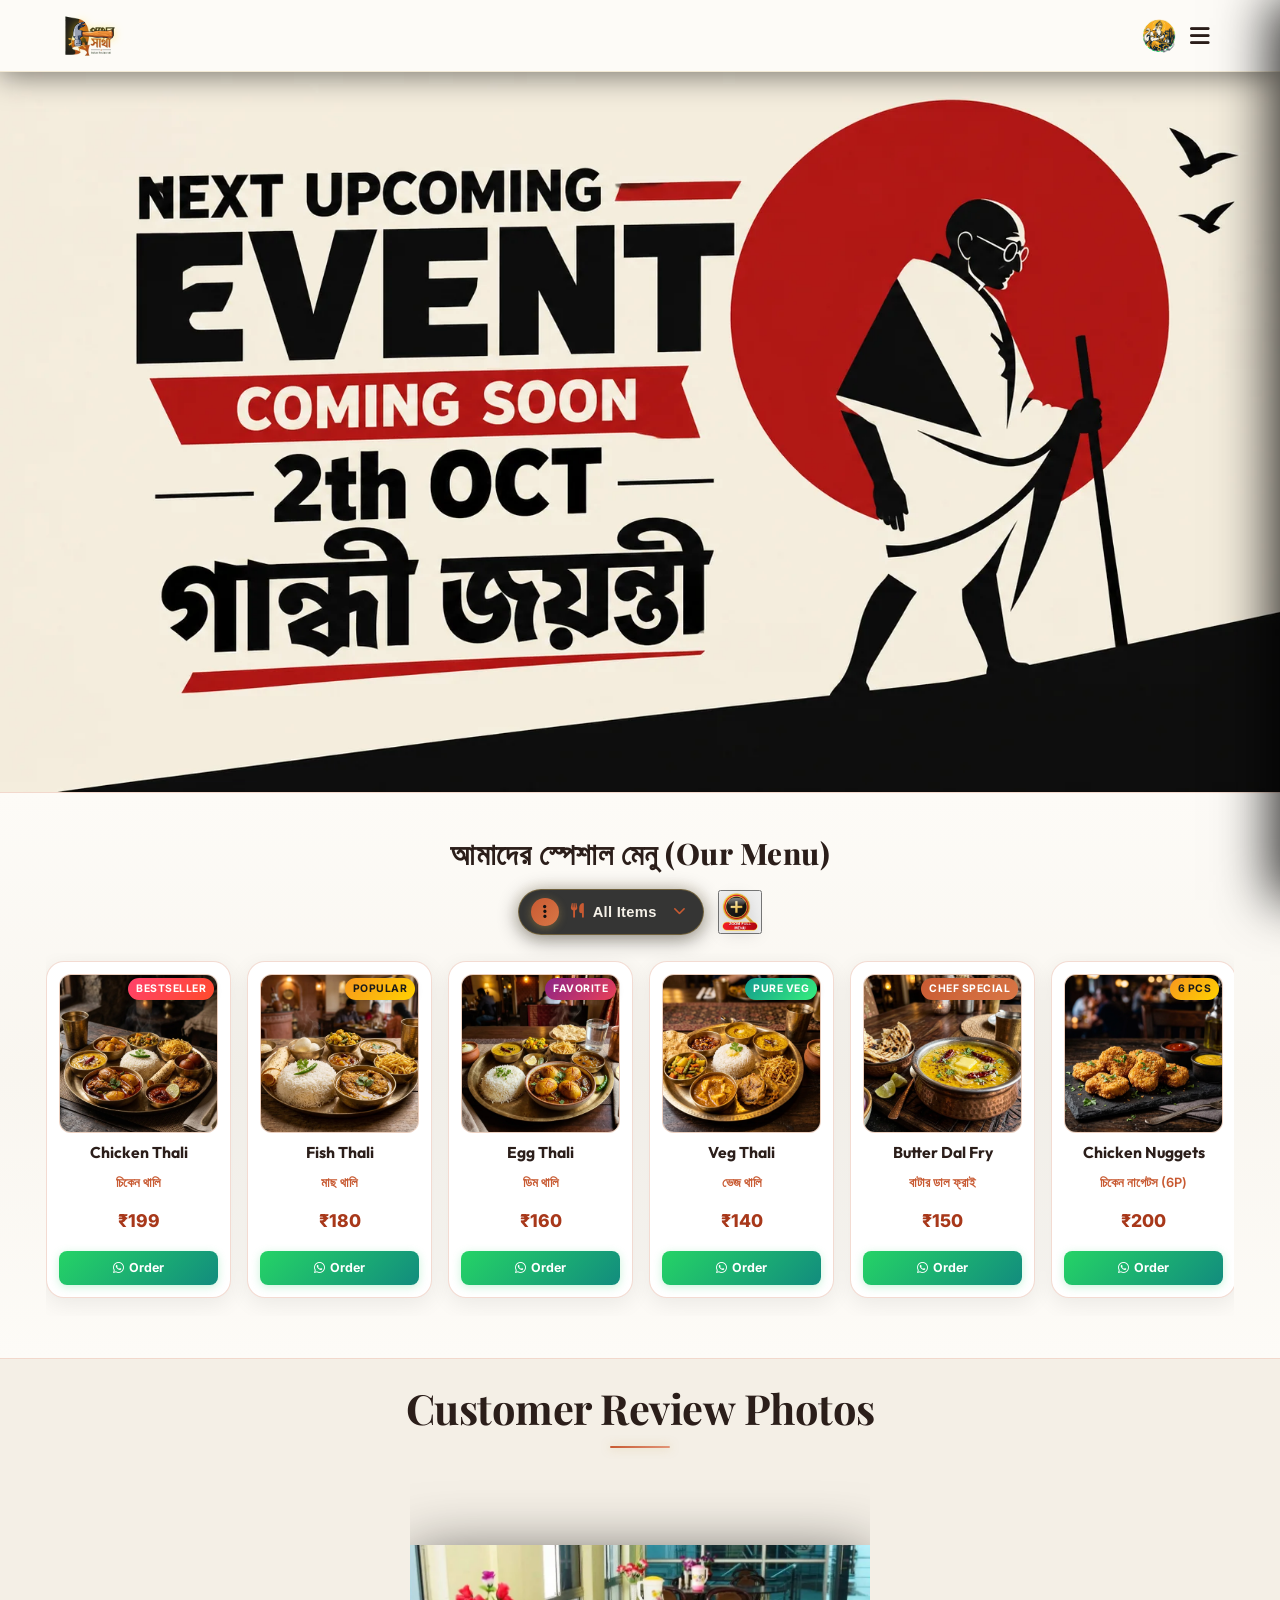
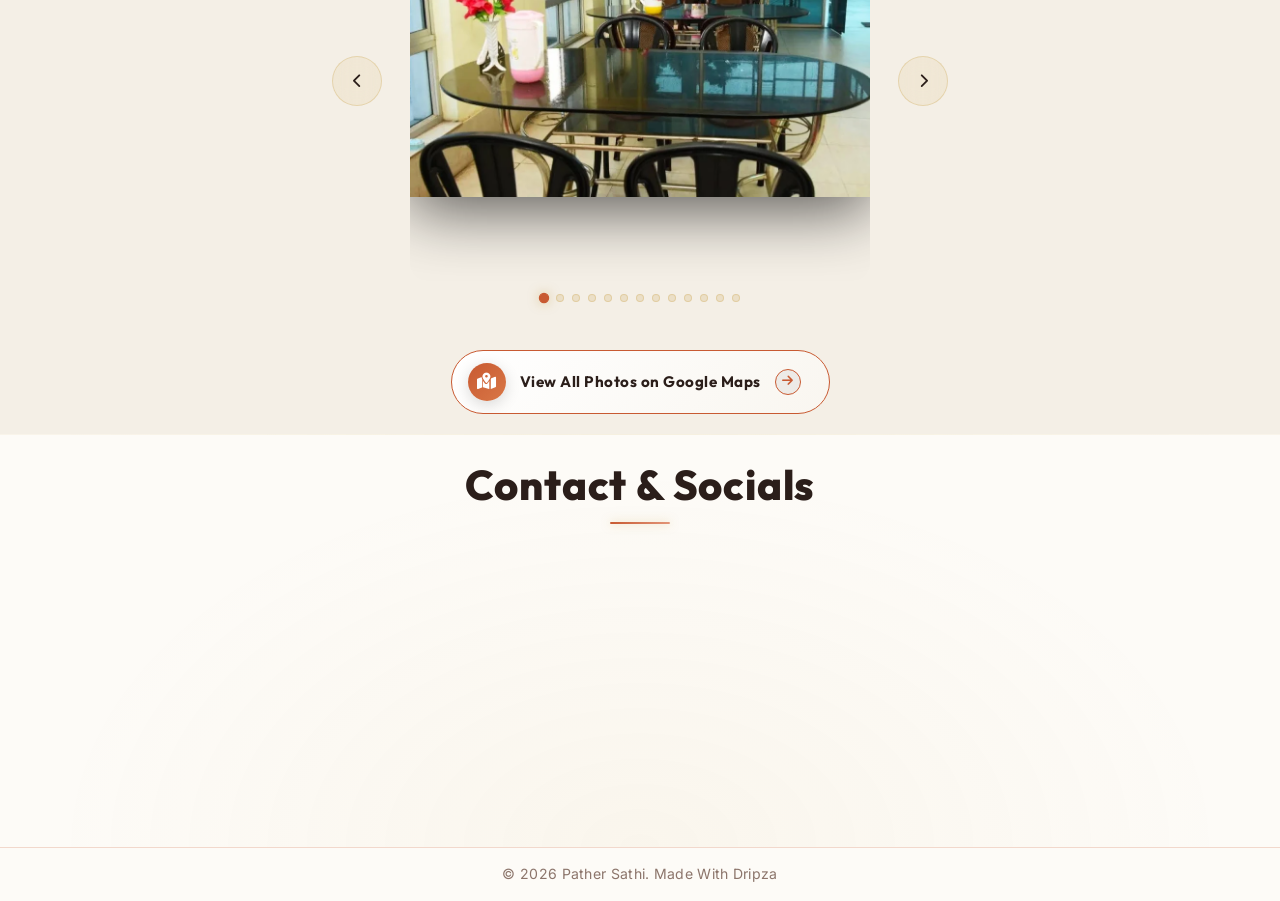
==== index.html @ 268e8ede "Add clear search button in menu popup" ====
﻿<!DOCTYPE html>
<html lang="bn">
<head>
    <meta charset="UTF-8">
    <meta name="viewport" content="width=device-width, initial-scale=1.0">
    <title>Pather Sathi</title>
    <link rel="icon" type="image/png" href="assets/pather_sathi_logo.webp">
    <link href="https://fonts.googleapis.com/css2?family=Playfair+Display:wght@400;600;700;800&family=Outfit:wght@300;400;600;800&family=Inter:wght@300;400;500;600&display=swap" rel="stylesheet">
    <link rel="stylesheet" href="https://cdnjs.cloudflare.com/ajax/libs/font-awesome/6.4.0/css/all.min.css">
    <link rel="stylesheet" href="styles.css?v=1.3">
</head>
<body class="no-scroll">
    <!-- Preloader Screen -->
    <div id="preloader">
        <div class="preloader-content">
            <h1 class="preloader-title">Welcome to <br><span class="highlight">Pather Sathi</span></h1>
            <div class="preloader-loader">
                <div class="loader-bar"></div>
            </div>
        </div>
    </div>
    <!-- Navbar -->
    <nav class="navbar">
        <div class="logo-container">
            <img src="assets/pather_sathi_logo.webp" alt="Pather Sathi Logo" class="logo-brand-img">
            <div class="logo-text-wrapper">
                <span class="animated-football-header" title="Ganesh Chaturthi Special">
                    <img src="assets/ganesh_run_icon.webp" alt="Ganesh Run Icon" style="object-fit: contain; filter: drop-shadow(0 0 5px rgba(255, 215, 0, 0.6));">
                </span>
                <span class="logo-text">Pather Sathi</span>
            </div>
        </div>
        <span class="rath-yatra-header-text">শুভ বিশ্বকর্মা পূজা!</span>
        <ul class="nav-links">
            <li><a href="#home">Home</a></li>
            <li><a href="#menu">Menu</a></li>
            <li><a href="#reviews">Reviews</a></li>
            <li><a href="#contact">Contact</a></li>
        </ul>
        <div class="navbar-actions">
            <!-- Rakhi Purnima Button for Poster -->
            <button class="fifa-btn" id="open-promo-modal-direct-btn" title="Show Ganesh Chaturthi Special Poster">
                <div class="fifa-container">
                    <div class="fifa-magic-ring"></div>
                    <img src="assets/ganesh_icon.webp" alt="Ganesh Special" class="fifa-svg" style="object-fit: contain;">
                </div>
            </button>
            
            <div class="hamburger">
                <i class="fas fa-bars"></i>
            </div>
        </div>
    </nav>

    <!-- Hero Section -->
    <section id="home" class="hero">
        <div class="hero-bg banner-box">
            <img src="assets/aj_restaurant_banner_1.webp" alt="AJ Restaurant & Cafe Banner" class="active">
            <img src="assets/hero_banner_1.webp" alt="Pather Sathi Banner 1">
            <img src="assets/hero_banner_2.webp" alt="Pather Sathi Banner 2">
            <div class="overlay"></div>
        </div>
        <!-- Click/Hover Zones for Banner Control -->
        <div class="hero-nav-zone left-zone" title="Previous Image"></div>
        <div class="hero-nav-zone right-zone" title="Next Image"></div>
    </section>

                <!-- Digital Restaurant Menu Section -->
    <section id="menu" class="main-menu-section">
        <div class="menu-header-wrapper">
            <div class="menu-eyebrow-container">
                <span class="menu-eyebrow">আমাদের স্পেশাল মেনু (Our Menu)</span>
            </div>
        </div>

        <!-- Menu Category Filter Tabs -->
                <!-- Menu Category Filter Dropdown (Three-Dot Filter Menu) -->
        <!-- Menu Filter and Zoom Controls Row -->
        <div class="menu-filter-controls-row">
            <div class="menu-filter-dropdown-wrapper" id="main-menu-filter-dropdown-wrapper">
            <button type="button" class="menu-filter-dots-btn" id="main-menu-filter-dots-btn" aria-expanded="false" aria-haspopup="true" title="Filter Menu">
                <span class="three-dots-icon-box">
                    <i class="fas fa-ellipsis-v"></i>
                </span>
                <span class="current-filter-label" id="main-current-filter-label">
                    <i class="fas fa-utensils"></i>
                    <span>All Items</span>
                </span>
                <i class="fas fa-chevron-down filter-dropdown-arrow"></i>
            </button>

            <!-- Dropdown List of Category Filter Options -->
            <div class="menu-filter-dropdown-menu" id="main-menu-filter-dropdown-menu">
                <div class="menu-filter-dropdown-header">
                    <span><i class="fas fa-filter"></i> Filter Category</span>
                </div>
                <div class="menu-filter-dropdown-list">
                    <button type="button" class="menu-tab-btn active" data-category="all">
                        <span class="tab-btn-content">
                            <i class="fas fa-utensils tab-icon"></i>
                            <span class="tab-title">All Items</span>
                        </span>
                        <i class="fas fa-check active-indicator-icon"></i>
                    </button>
                    <button type="button" class="menu-tab-btn" data-category="thali">
                        <span class="tab-btn-content">
                            <i class="fas fa-bowl-rice tab-icon"></i>
                            <span class="tab-title">Bengali Thali</span>
                        </span>
                        <i class="fas fa-check active-indicator-icon"></i>
                    </button>
                    <button type="button" class="menu-tab-btn" data-category="snacks">
                        <span class="tab-btn-content">
                            <i class="fas fa-burger tab-icon"></i>
                            <span class="tab-title">Breakfast & Snacks</span>
                        </span>
                        <i class="fas fa-check active-indicator-icon"></i>
                    </button>
                    <button type="button" class="menu-tab-btn" data-category="beverages">
                        <span class="tab-btn-content">
                            <i class="fas fa-mug-hot tab-icon"></i>
                            <span class="tab-title">Tea & Coffee</span>
                        </span>
                        <i class="fas fa-check active-indicator-icon"></i>
                    </button>
                    <button type="button" class="menu-tab-btn" data-category="extras">
                        <span class="tab-btn-content">
                            <i class="fas fa-plate-wheat tab-icon"></i>
                            <span class="tab-title">Sides & Extras</span>
                        </span>
                        <i class="fas fa-check active-indicator-icon"></i>
                    </button>
                </div>
            </div>
        </div>

            <!-- Zoom Full Menu Button on Right Side of Filter -->
            <button type="button" class="menu-zoom-img-btn" id="open-full-menu-modal-btn" title="Open Complete Menu Card (সম্পূর্ণ মেনু)">
                    <img src="assets/zoom_full_menu_icon.webp" alt="Zoom Full Menu" class="zoom-full-menu-img">
                </button>
        </div>
        

        <!-- Menu Cards Horizontal Side-Scroll Wrapper -->
        <div class="main-menu-scroll-wrapper">
            <div class="main-menu-scroll-track" id="main-restaurant-menu-scroll">
                
                <!-- 1. Chicken Thali -->
                <div class="food-menu-card" data-category="thali">
                    <div class="food-card-badge bestseller">Bestseller</div>
                    <div class="food-card-img-box">
                        <img src="assets/menu_chicken_thali.webp" alt="Chicken Thali" loading="lazy">
                    </div>
                    <div class="food-card-body">
                        <h3 class="food-title">Chicken Thali</h3>
                        <span class="bengali-title">চিকেন থালি</span>
                        <span class="food-price">₹199</span>
                        <a href="https://wa.me/919062371100?text=Hi%20Pather%20Sathi,%20I%20want%20to%20order%20Chicken%20Thali%20(₹199)" target="_blank" class="food-order-btn">
                            <i class="fab fa-whatsapp"></i> Order
                        </a>
                    </div>
                </div>

                <!-- 2. Fish Thali -->
                <div class="food-menu-card" data-category="thali">
                    <div class="food-card-badge popular">Popular</div>
                    <div class="food-card-img-box">
                        <img src="assets/menu_fish_thali.webp" alt="Fish Thali" loading="lazy">
                    </div>
                    <div class="food-card-body">
                        <h3 class="food-title">Fish Thali</h3>
                        <span class="bengali-title">মাছ থালি</span>
                        <span class="food-price">₹180</span>
                        <a href="https://wa.me/919062371100?text=Hi%20Pather%20Sathi,%20I%20want%20to%20order%20Fish%20Thali%20(₹180)" target="_blank" class="food-order-btn">
                            <i class="fab fa-whatsapp"></i> Order
                        </a>
                    </div>
                </div>

                <!-- 3. Egg Thali -->
                <div class="food-menu-card" data-category="thali">
                    <div class="food-card-badge special">Favorite</div>
                    <div class="food-card-img-box">
                        <img src="assets/menu_egg_thali.webp" alt="Egg Thali" loading="lazy">
                    </div>
                    <div class="food-card-body">
                        <h3 class="food-title">Egg Thali</h3>
                        <span class="bengali-title">ডিম থালি</span>
                        <span class="food-price">₹160</span>
                        <a href="https://wa.me/919062371100?text=Hi%20Pather%20Sathi,%20I%20want%20to%20order%20Egg%20Thali%20(₹160)" target="_blank" class="food-order-btn">
                            <i class="fab fa-whatsapp"></i> Order
                        </a>
                    </div>
                </div>

                <!-- 4. Veg Thali -->
                <div class="food-menu-card" data-category="thali">
                    <div class="food-card-badge pure-veg">Pure Veg</div>
                    <div class="food-card-img-box">
                        <img src="assets/menu_veg_thali.webp" alt="Veg Thali" loading="lazy">
                    </div>
                    <div class="food-card-body">
                        <h3 class="food-title">Veg Thali</h3>
                        <span class="bengali-title">ভেজ থালি</span>
                        <span class="food-price">₹140</span>
                        <a href="https://wa.me/919062371100?text=Hi%20Pather%20Sathi,%20I%20want%20to%20order%20Veg%20Thali%20(₹140)" target="_blank" class="food-order-btn">
                            <i class="fab fa-whatsapp"></i> Order
                        </a>
                    </div>
                </div>

                <!-- 5. Butter Dal Fry -->
                <div class="food-menu-card" data-category="extras">
                    <div class="food-card-badge chef">Chef Special</div>
                    <div class="food-card-img-box">
                        <img src="assets/menu_butter_dal_fry.webp" alt="Butter Dal Fry" loading="lazy">
                    </div>
                    <div class="food-card-body">
                        <h3 class="food-title">Butter Dal Fry</h3>
                        <span class="bengali-title">বাটার ডাল ফ্রাই</span>
                        <span class="food-price">₹150</span>
                        <a href="https://wa.me/919062371100?text=Hi%20Pather%20Sathi,%20I%20want%20to%20order%20Butter%20Dal%20Fry%20(₹150)" target="_blank" class="food-order-btn">
                            <i class="fab fa-whatsapp"></i> Order
                        </a>
                    </div>
                </div>

                <!-- 6. Chicken Nuggets -->
                <div class="food-menu-card" data-category="snacks">
                    <div class="food-card-badge popular">6 Pcs</div>
                    <div class="food-card-img-box">
                        <img src="assets/menu_chicken_nuggets.webp" alt="Chicken Nuggets" loading="lazy">
                    </div>
                    <div class="food-card-body">
                        <h3 class="food-title">Chicken Nuggets</h3>
                        <span class="bengali-title">চিকেন নাগেটস (6P)</span>
                        <span class="food-price">₹200</span>
                        <a href="https://wa.me/919062371100?text=Hi%20Pather%20Sathi,%20I%20want%20to%20order%20Chicken%20Nuggets%20(₹200)" target="_blank" class="food-order-btn">
                            <i class="fab fa-whatsapp"></i> Order
                        </a>
                    </div>
                </div>

                <!-- 7. Aloo Tikki -->
                <div class="food-menu-card" data-category="snacks">
                    <div class="food-card-badge pure-veg">Big Size</div>
                    <div class="food-card-img-box">
                        <img src="assets/menu_aloo_tikki.webp" alt="Aloo Tikki Big Size" loading="lazy">
                    </div>
                    <div class="food-card-body">
                        <h3 class="food-title">Aloo Tikki 6P</h3>
                        <span class="bengali-title">আলু টিক্কি (6P)</span>
                        <span class="food-price">₹180</span>
                        <a href="https://wa.me/919062371100?text=Hi%20Pather%20Sathi,%20I%20want%20to%20order%20Aloo%20Tikki%20(₹180)" target="_blank" class="food-order-btn">
                            <i class="fab fa-whatsapp"></i> Order
                        </a>
                    </div>
                </div>

                <!-- 8. Egg Maggie -->
                <div class="food-menu-card" data-category="snacks">
                    <div class="food-card-badge popular">Hot</div>
                    <div class="food-card-img-box">
                        <img src="assets/menu_egg_maggie.webp" alt="Egg Maggie" loading="lazy">
                    </div>
                    <div class="food-card-body">
                        <h3 class="food-title">Egg Maggie</h3>
                        <span class="bengali-title">এগ ম্যাগি</span>
                        <span class="food-price">₹80</span>
                        <a href="https://wa.me/919062371100?text=Hi%20Pather%20Sathi,%20I%20want%20to%20order%20Egg%20Maggie%20(₹80)" target="_blank" class="food-order-btn">
                            <i class="fab fa-whatsapp"></i> Order
                        </a>
                    </div>
                </div>

                <!-- 9. Veg Maggie -->
                <div class="food-menu-card" data-category="snacks">
                    <div class="food-card-badge pure-veg">Veg</div>
                    <div class="food-card-img-box">
                        <img src="assets/menu_egg_maggie.webp" alt="Veg Maggie" loading="lazy">
                    </div>
                    <div class="food-card-body">
                        <h3 class="food-title">Veg Maggie</h3>
                        <span class="bengali-title">ভেজ ম্যাগি</span>
                        <span class="food-price">₹60</span>
                        <a href="https://wa.me/919062371100?text=Hi%20Pather%20Sathi,%20I%20want%20to%20order%20Veg%20Maggie%20(₹60)" target="_blank" class="food-order-btn">
                            <i class="fab fa-whatsapp"></i> Order
                        </a>
                    </div>
                </div>

                <!-- 10. Bread Omelette -->
                <div class="food-menu-card" data-category="snacks">
                    <div class="food-card-badge special">Breakfast</div>
                    <div class="food-card-img-box">
                        <img src="assets/menu6.webp" alt="Bread Omelette Jam Butter" loading="lazy">
                    </div>
                    <div class="food-card-body">
                        <h3 class="food-title">Bread Omelette</h3>
                        <span class="bengali-title">ব্রেড ওমলেট / জ্যাম</span>
                        <span class="food-price">₹60</span>
                        <a href="https://wa.me/919062371100?text=Hi%20Pather%20Sathi,%20I%20want%20to%20order%20Bread%20Omelette%20(₹60)" target="_blank" class="food-order-btn">
                            <i class="fab fa-whatsapp"></i> Order
                        </a>
                    </div>
                </div>

                <!-- 11. Chai & Coffee -->
                <div class="food-menu-card" data-category="beverages">
                    <div class="food-card-badge special">Hot</div>
                    <div class="food-card-img-box">
                        <img src="assets/menu_tea_coffee.webp" alt="Coffee" loading="lazy">
                    </div>
                    <div class="food-card-body">
                        <h3 class="food-title">Milk / Black Coffee</h3>
                        <span class="bengali-title">কফি (Min 2 Cup)</span>
                        <span class="food-price">₹50</span>
                        <a href="https://wa.me/919062371100?text=Hi%20Pather%20Sathi,%20I%20want%20to%20order%20Coffee" target="_blank" class="food-order-btn">
                            <i class="fab fa-whatsapp"></i> Order
                        </a>
                    </div>
                </div>

                <!-- 12. Milk / Black Tea -->
                <div class="food-menu-card" data-category="beverages">
                    <div class="food-card-badge bestseller">Chai</div>
                    <div class="food-card-img-box">
                        <img src="assets/menu_tea_coffee.webp" alt="Tea" loading="lazy">
                    </div>
                    <div class="food-card-body">
                        <h3 class="food-title">Black / Milk Tea</h3>
                        <span class="bengali-title">চা (Min 2 Cup)</span>
                        <span class="food-price">₹25</span>
                        <a href="https://wa.me/919062371100?text=Hi%20Pather%20Sathi,%20I%20want%20to%20order%20Tea" target="_blank" class="food-order-btn">
                            <i class="fab fa-whatsapp"></i> Order
                        </a>
                    </div>
                </div>

                <!-- 13. Green Tea -->
                <div class="food-menu-card" data-category="beverages">
                    <div class="food-card-badge pure-veg">Healthy</div>
                    <div class="food-card-img-box">
                        <img src="assets/menu_tea_coffee.webp" alt="Green Tea" loading="lazy">
                    </div>
                    <div class="food-card-body">
                        <h3 class="food-title">Green Tea</h3>
                        <span class="bengali-title">গ্রিন টি (Min 2 Cup)</span>
                        <span class="food-price">₹40</span>
                        <a href="https://wa.me/919062371100?text=Hi%20Pather%20Sathi,%20I%20want%20to%20order%20Green%20Tea" target="_blank" class="food-order-btn">
                            <i class="fab fa-whatsapp"></i> Order
                        </a>
                    </div>
                </div>

                <!-- 14. Extra Chicken 4P -->
                <div class="food-menu-card" data-category="extras">
                    <div class="food-card-badge popular">4 Pcs</div>
                    <div class="food-card-img-box">
                        <img src="assets/menu_chicken_thali.webp" alt="Extra Chicken" loading="lazy">
                    </div>
                    <div class="food-card-body">
                        <h3 class="food-title">Extra Chicken (4P)</h3>
                        <span class="bengali-title">চিকেন কারি (4P)</span>
                        <span class="food-price">₹180</span>
                        <a href="https://wa.me/919062371100?text=Hi%20Pather%20Sathi,%20I%20want%20to%20order%20Extra%20Chicken%204P%20(₹180)" target="_blank" class="food-order-btn">
                            <i class="fab fa-whatsapp"></i> Order
                        </a>
                    </div>
                </div>

                <!-- 15. Extra Mutton 1P -->
                <div class="food-menu-card" data-category="extras">
                    <div class="food-card-badge special">Special</div>
                    <div class="food-card-img-box">
                        <img src="assets/menu3.webp" alt="Extra Mutton" loading="lazy">
                    </div>
                    <div class="food-card-body">
                        <h3 class="food-title">Extra Mutton (1P)</h3>
                        <span class="bengali-title">মটন (স্পেশাল অর্ডার)</span>
                        <span class="food-price">₹80</span>
                        <a href="https://wa.me/919062371100?text=Hi%20Pather%20Sathi,%20I%20want%20to%20order%20Extra%20Mutton%20(₹80)" target="_blank" class="food-order-btn">
                            <i class="fab fa-whatsapp"></i> Order
                        </a>
                    </div>
                </div>

                <!-- 16. Extra Fish 1P -->
                <div class="food-menu-card" data-category="extras">
                    <div class="food-card-badge popular">1 Pc</div>
                    <div class="food-card-img-box">
                        <img src="assets/menu_fish_thali.webp" alt="Extra Fish" loading="lazy">
                    </div>
                    <div class="food-card-body">
                        <h3 class="food-title">Extra Fish (1P)</h3>
                        <span class="bengali-title">মাছ ১ পিস</span>
                        <span class="food-price">₹80</span>
                        <a href="https://wa.me/919062371100?text=Hi%20Pather%20Sathi,%20I%20want%20to%20order%20Extra%20Fish%20(₹80)" target="_blank" class="food-order-btn">
                            <i class="fab fa-whatsapp"></i> Order
                        </a>
                    </div>
                </div>

                <!-- 17. Green Salad -->
                <div class="food-menu-card" data-category="extras">
                    <div class="food-card-badge pure-veg">Fresh</div>
                    <div class="food-card-img-box">
                        <img src="assets/menu_veg_thali.webp" alt="Green Salad" loading="lazy">
                    </div>
                    <div class="food-card-body">
                        <h3 class="food-title">Green Salad</h3>
                        <span class="bengali-title">গ্রিন স্যালাড</span>
                        <span class="food-price">₹100</span>
                        <a href="https://wa.me/919062371100?text=Hi%20Pather%20Sathi,%20I%20want%20to%20order%20Green%20Salad%20(₹100)" target="_blank" class="food-order-btn">
                            <i class="fab fa-whatsapp"></i> Order
                        </a>
                    </div>
                </div>

                <!-- 18. Extra Egg (2P) -->
                <div class="food-menu-card" data-category="extras">
                    <div class="food-card-badge special">2 Pcs</div>
                    <div class="food-card-img-box">
                        <img src="assets/menu_egg_thali.webp" alt="Extra Egg 2P" loading="lazy">
                    </div>
                    <div class="food-card-body">
                        <h3 class="food-title">Extra Egg (2P)</h3>
                        <span class="bengali-title">ডিম (২ পিস)</span>
                        <span class="food-price">₹50</span>
                        <a href="https://wa.me/919062371100?text=Hi%20Pather%20Sathi,%20I%20want%20to%20order%20Extra%20Egg%202P%20(₹50)" target="_blank" class="food-order-btn">
                            <i class="fab fa-whatsapp"></i> Order
                        </a>
                    </div>
                </div>

                <!-- 19. Extra Rice -->
                <div class="food-menu-card" data-category="extras">
                    <div class="food-card-badge popular">1 Plate</div>
                    <div class="food-card-img-box">
                        <img src="assets/menu_veg_thali.webp" alt="Extra Rice" loading="lazy">
                    </div>
                    <div class="food-card-body">
                        <h3 class="food-title">Extra Rice</h3>
                        <span class="bengali-title">এক্সট্রা ভাত</span>
                        <span class="food-price">₹50</span>
                        <a href="https://wa.me/919062371100?text=Hi%20Pather%20Sathi,%20I%20want%20to%20order%20Extra%20Rice%20(₹50)" target="_blank" class="food-order-btn">
                            <i class="fab fa-whatsapp"></i> Order
                        </a>
                    </div>
                </div>

                <!-- 20. Extra Misti / Papad / Roti -->
                <div class="food-menu-card" data-category="extras">
                    <div class="food-card-badge pure-veg">Per Pc</div>
                    <div class="food-card-img-box">
                        <img src="assets/menu2.webp" alt="Extra Misti Papad Roti" loading="lazy">
                    </div>
                    <div class="food-card-body">
                        <h3 class="food-title">Extra Misti / Papad / Roti</h3>
                        <span class="bengali-title">মিষ্টি / পাঁপড় / রুটি</span>
                        <span class="food-price">₹10</span>
                        <a href="https://wa.me/919062371100?text=Hi%20Pather%20Sathi,%20I%20want%20to%20order%20Extra%20Misti%20Papad%20Roti%20(₹10)" target="_blank" class="food-order-btn">
                            <i class="fab fa-whatsapp"></i> Order
                        </a>
                    </div>
                </div>

                <!-- 21. Extra Sabji / Dal / Vaji -->
                <div class="food-menu-card" data-category="extras">
                    <div class="food-card-badge pure-veg">Side Bowl</div>
                    <div class="food-card-img-box">
                        <img src="assets/menu_butter_dal_fry.webp" alt="Extra Sabji Dal Vaji" loading="lazy">
                    </div>
                    <div class="food-card-body">
                        <h3 class="food-title">Extra Sabji / Dal / Vaji</h3>
                        <span class="bengali-title">সবজি / ডাল / ভাজি</span>
                        <span class="food-price">₹30</span>
                        <a href="https://wa.me/919062371100?text=Hi%20Pather%20Sathi,%20I%20want%20to%20order%20Extra%20Sabji%20Dal%20Vaji%20(₹30)" target="_blank" class="food-order-btn">
                            <i class="fab fa-whatsapp"></i> Order
                        </a>
                    </div>
                </div>

                <!-- 18. Water Bottle -->
                <div class="food-menu-card" data-category="beverages">
                    <div class="food-card-badge pure-veg">Mineral</div>
                    <div class="food-card-img-box">
                        <img src="assets/menu5.webp" alt="Water Bottle" loading="lazy">
                    </div>
                    <div class="food-card-body">
                        <h3 class="food-title">Water Bottle</h3>
                        <span class="bengali-title">জল 1L / 2L</span>
                        <span class="food-price">₹20 / ₹30</span>
                        <a href="https://wa.me/919062371100?text=Hi%20Pather%20Sathi,%20I%20want%20to%20order%20Water%20Bottle" target="_blank" class="food-order-btn">
                            <i class="fab fa-whatsapp"></i> Order
                        </a>
                    </div>
                </div>

            </div>
        </div>
    </section>

    <!-- Reviews Section (Photo Gallery) -->
    <section id="reviews" class="reviews-section">
        <h2 class="section-title">Customer Review Photos</h2>
        <div class="reviews-slider-container">
            <div class="reviews-slider">
                <div class="review-slide active">
                    <img src="assets/customer_review_1.webp" alt="Customer Review 1">
                </div>
                <div class="review-slide">
                    <img src="assets/customer_review_2.webp" alt="Customer Review 2">
                </div>
                <div class="review-slide">
                    <img src="assets/customer_review_3.webp" alt="Customer Review 3">
                </div>
                <div class="review-slide">
                    <img src="assets/customer_review_4.webp" alt="Customer Review 4">
                </div>
                <div class="review-slide">
                    <img src="assets/customer_review_5.webp" alt="Customer Review 5">
                </div>
                <div class="review-slide">
                    <img src="assets/customer_review_6.webp" alt="Customer Review 6">
                </div>
                <div class="review-slide">
                    <img src="assets/customer_review_7.webp" alt="Customer Review 7">
                </div>
                <div class="review-slide">
                    <img src="assets/customer_review_8.webp" alt="Customer Review 8">
                </div>
                <div class="review-slide">
                    <img src="assets/customer_review_9.webp" alt="Customer Review 9">
                </div>
                <div class="review-slide">
                    <img src="assets/customer_review_10.webp" alt="Customer Review 10">
                </div>
                <div class="review-slide">
                    <img src="assets/customer_review_11.webp" alt="Customer Review 11">
                </div>
                <div class="review-slide">
                    <img src="assets/customer_review_12.webp" alt="Customer Review 12">
                </div>
                <div class="review-slide">
                    <img src="assets/customer_review_13.webp" alt="Customer Review 13">
                </div>
            </div>
            
            <!-- Slider Controls -->
            <button class="slider-btn prev-btn"><i class="fas fa-chevron-left"></i></button>
            <button class="slider-btn next-btn"><i class="fas fa-chevron-right"></i></button>
            
            <!-- Slider Dots -->
            <div class="slider-dots">
                <span class="dot active" data-index="0"></span>
                <span class="dot" data-index="1"></span>
                <span class="dot" data-index="2"></span>
                <span class="dot" data-index="3"></span>
                <span class="dot" data-index="4"></span>
                <span class="dot" data-index="5"></span>
                <span class="dot" data-index="6"></span>
                <span class="dot" data-index="7"></span>
                <span class="dot" data-index="8"></span>
                <span class="dot" data-index="9"></span>
                <span class="dot" data-index="10"></span>
                <span class="dot" data-index="11"></span>
                <span class="dot" data-index="12"></span>
            </div>
        </div>
        <div style="text-align: center; margin-top: 3rem;">
            <div class="reviews-cta-wrapper">
            <a href="https://maps.app.goo.gl/AQyeLgPfkE4WNZLfA" target="_blank" class="modern-maps-btn" title="Open Google Maps Gallery">
                <span class="maps-icon-badge"><i class="fas fa-map-marked-alt"></i></span>
                <span class="maps-btn-text">View All Photos on Google Maps</span>
                <span class="maps-arrow-circle"><i class="fas fa-arrow-right"></i></span>
            </a>
        </div>
        </div>
    </section>

    <!-- Contact & Footer -->
    <section id="contact" class="contact-section">
        <h2 class="section-title">Contact & Socials</h2>
        <div class="contact-container glassmorphism">
            <div class="contact-info">
                <h2>Visit Us</h2>
                <div class="info-item">
                    <a href="https://maps.app.goo.gl/3RcEUSW6uhZT7Ya37" target="_blank" style="color: inherit; text-decoration: none; display: flex; align-items: center; gap: 15px;">
                        <i class="fas fa-map-marker-alt"></i>
                        <p>Kutirdanga more, Nasaratpur, Samudragarh, West Bengal 713519</p>
                    </a>
                </div>
                <div class="info-item">
                    <i class="fas fa-phone-alt"></i>
                    <p><a href="tel:+919062371100" style="color: inherit; text-decoration: none;">+91 9062371100</a></p>
                </div>
                <div class="info-item">
                    <i class="fas fa-envelope"></i>
                    <p><a href="mailto:hello@pathersathi.com" style="color: inherit; text-decoration: none;">hello@pathersathi.com</a></p>
                </div>
            </div>
            <div class="social-links">
                <h2>Follow Us</h2>
                <div class="social-icons">
                    <a href="#" class="social-icon"><i class="fab fa-instagram"></i></a>
                    <a href="#" class="social-icon"><i class="fab fa-facebook-f"></i></a>
                    <a href="#" class="social-icon"><i class="fab fa-youtube"></i></a>
                    <a href="https://wa.me/919062371100" target="_blank" class="social-icon" aria-label="WhatsApp"><i class="fab fa-whatsapp"></i></a>
                    <a href="https://maps.app.goo.gl/3RcEUSW6uhZT7Ya37" target="_blank" class="social-icon" aria-label="Google Maps"><i class="fas fa-map-marker-alt"></i></a>
                </div>
            </div>
        </div>
    </section>

    <footer>
        <p>&copy; 2026 Pather Sathi. Made With Dripza</p>
    </footer>



    <!-- Full Menu Interactive Modal -->
    <div class="full-menu-modal" id="full-menu-modal" aria-hidden="true">
        <div class="full-menu-modal-overlay" id="full-menu-modal-overlay"></div>
        <div class="full-menu-modal-container">
            <!-- Modal Sticky Top Header Container (Header + Hero Title + Search + Category Tabs) -->
            <div class="full-menu-modal-top-section">
                <!-- Modal Header -->
                <div class="full-menu-modal-header">
                    <div class="full-menu-modal-header-left">
                        <button class="menu-modal-close-btn" id="close-full-menu-modal-btn" aria-label="Close Full Menu">
                            <i class="fas fa-arrow-left"></i> <span>Back</span>
                        </button>
                        <div class="full-menu-modal-title">
                            Pather Sathi
                        </div>
                    </div>
                    <div class="full-menu-modal-header-right">
                        <a href="#modal-order-timings" class="menu-modal-timing-btn" id="modal-timing-btn" title="Order Timings">
                            <i class="fas fa-clock"></i> <span>Timings</span>
                        </a>
                        <a href="tel:919062371100" class="menu-modal-call-btn">
                            <i class="fas fa-phone-alt"></i> <span>919062371100</span>
                        </a>
                        <button class="menu-modal-close-icon-btn" id="close-full-menu-icon-btn" aria-label="Close">
                            <i class="fas fa-times"></i>
                        </button>
                    </div>
                </div>

                <!-- Modal Hero Header -->
                <div class="full-menu-hero">
                    <h1>Complete Menu Card <span class="bengali-heading">আমাদের সম্পূর্ণ ডিজিটাল মেনু</span></h1>
                </div>

                <!-- Search Bar & Category Filter Tabs -->
                <div class="menu-control-bar">
                    

                    <!-- Modal Category Filter Dropdown (Three-Dot Filter Menu) -->
                    <div class="menu-filter-dropdown-wrapper" id="modal-menu-filter-dropdown-wrapper">
            <button type="button" class="menu-filter-dots-btn" id="modal-menu-filter-dots-btn" aria-expanded="false" aria-haspopup="true" title="Filter Menu">
                <span class="three-dots-icon-box">
                    <i class="fas fa-ellipsis-v"></i>
                </span>
                <span class="current-filter-label" id="modal-current-filter-label">
                    <i class="fas fa-utensils"></i>
                    <span>All Items</span>
                </span>
                <i class="fas fa-chevron-down filter-dropdown-arrow"></i>
            </button>

            <!-- Dropdown List of Category Filter Options -->
            <div class="menu-filter-dropdown-menu" id="modal-menu-filter-dropdown-menu">
                <div class="menu-filter-dropdown-header">
                    <span><i class="fas fa-filter"></i> Filter Category</span>
                </div>
                <div class="menu-filter-dropdown-list">
                    <button type="button" class="menu-tab-btn active" data-category="all">
                        <span class="tab-btn-content">
                            <i class="fas fa-utensils tab-icon"></i>
                            <span class="tab-title">All Items</span>
                        </span>
                        <i class="fas fa-check active-indicator-icon"></i>
                    </button>
                    <button type="button" class="menu-tab-btn" data-category="thali">
                        <span class="tab-btn-content">
                            <i class="fas fa-bowl-rice tab-icon"></i>
                            <span class="tab-title">Bengali Thali</span>
                        </span>
                        <i class="fas fa-check active-indicator-icon"></i>
                    </button>
                    <button type="button" class="menu-tab-btn" data-category="snacks">
                        <span class="tab-btn-content">
                            <i class="fas fa-burger tab-icon"></i>
                            <span class="tab-title">Breakfast & Snacks</span>
                        </span>
                        <i class="fas fa-check active-indicator-icon"></i>
                    </button>
                    <button type="button" class="menu-tab-btn" data-category="beverages">
                        <span class="tab-btn-content">
                            <i class="fas fa-mug-hot tab-icon"></i>
                            <span class="tab-title">Tea & Coffee</span>
                        </span>
                        <i class="fas fa-check active-indicator-icon"></i>
                    </button>
                    <button type="button" class="menu-tab-btn" data-category="extras">
                        <span class="tab-btn-content">
                            <i class="fas fa-plate-wheat tab-icon"></i>
                            <span class="tab-title">Sides & Extras</span>
                        </span>
                        <i class="fas fa-check active-indicator-icon"></i>
                    </button>
                </div>
            </div>
                </div>

                    <div class="search-box-wrapper">
                        <i class="fas fa-search"></i>
                        <input type="text" id="modal-menu-search-input" placeholder="খাবারের নাম লিখে খুঁজুন (Search dishes...)" autocomplete="off">
                        <button type="button" id="modal-menu-search-clear" class="search-clear-btn" aria-label="Clear search" title="à¦®à§à¦›à§‡ à¦«à§‡à¦²à§à¦¨ (Clear)">
                            <i class="fas fa-times"></i>
                        </button>
                    </div>
            </div>
            </div>

            <div class="full-menu-modal-body">
                <!-- Complete Menu Card Grid -->
                <div class="compact-menu-grid-container">
                    <div class="compact-grid" id="modal-full-menu-grid">

                        <!-- 1. Chicken Thali -->
                        <div class="food-menu-card" data-category="thali" data-keywords="chicken thali murgi murgir mangsho rice dal sabji thali">
                            <div class="food-card-badge bestseller">Bestseller</div>
                            <div class="food-card-img-box">
                                <img src="assets/menu_chicken_thali.webp" alt="Chicken Thali" loading="lazy">
                            </div>
                            <div class="food-card-body">
                                <h3 class="food-title">Chicken Thali</h3>
                                <span class="bengali-title">চিকেন থালি</span>
                                <span class="food-price">₹199</span>
                                <a href="https://wa.me/919062371100?text=Hi%20Pather%20Sathi,%20I%20want%20to%20order%20Chicken%20Thali%20(₹199)" target="_blank" class="food-order-btn">
                                    <i class="fab fa-whatsapp"></i> Order
                                </a>
                            </div>
                        </div>

                        <!-- 2. Fish Thali -->
                        <div class="food-menu-card" data-category="thali" data-keywords="fish thali macher thali mach jhol rui katla rice dal thali">
                            <div class="food-card-badge popular">Popular</div>
                            <div class="food-card-img-box">
                                <img src="assets/menu_fish_thali.webp" alt="Fish Thali" loading="lazy">
                            </div>
                            <div class="food-card-body">
                                <h3 class="food-title">Fish Thali</h3>
                                <span class="bengali-title">মাছ থালি</span>
                                <span class="food-price">₹180</span>
                                <a href="https://wa.me/919062371100?text=Hi%20Pather%20Sathi,%20I%20want%20to%20order%20Fish%20Thali%20(₹180)" target="_blank" class="food-order-btn">
                                    <i class="fab fa-whatsapp"></i> Order
                                </a>
                            </div>
                        </div>

                        <!-- 3. Egg Thali -->
                        <div class="food-menu-card" data-category="thali" data-keywords="egg thali dimer thali dim kosha rice dal thali">
                            <div class="food-card-badge special">Favorite</div>
                            <div class="food-card-img-box">
                                <img src="assets/menu_egg_thali.webp" alt="Egg Thali" loading="lazy">
                            </div>
                            <div class="food-card-body">
                                <h3 class="food-title">Egg Thali</h3>
                                <span class="bengali-title">ডিম থালি</span>
                                <span class="food-price">₹160</span>
                                <a href="https://wa.me/919062371100?text=Hi%20Pather%20Sathi,%20I%20want%20to%20order%20Egg%20Thali%20(₹160)" target="_blank" class="food-order-btn">
                                    <i class="fab fa-whatsapp"></i> Order
                                </a>
                            </div>
                        </div>

                        <!-- 4. Veg Thali -->
                        <div class="food-menu-card" data-category="thali" data-keywords="veg thali niramish thali paneer dal sabji rice mishti doi">
                            <div class="food-card-badge pure-veg">Pure Veg</div>
                            <div class="food-card-img-box">
                                <img src="assets/menu_veg_thali.webp" alt="Veg Thali" loading="lazy">
                            </div>
                            <div class="food-card-body">
                                <h3 class="food-title">Veg Thali</h3>
                                <span class="bengali-title">ভেজ থালি</span>
                                <span class="food-price">₹140</span>
                                <a href="https://wa.me/919062371100?text=Hi%20Pather%20Sathi,%20I%20want%20to%20order%20Veg%20Thali%20(₹140)" target="_blank" class="food-order-btn">
                                    <i class="fab fa-whatsapp"></i> Order
                                </a>
                            </div>
                        </div>

                        <!-- 5. Butter Dal Fry -->
                        <div class="food-menu-card" data-category="extras" data-keywords="butter dal fry yellow dal tadka veg">
                            <div class="food-card-badge chef">Chef Special</div>
                            <div class="food-card-img-box">
                                <img src="assets/menu_butter_dal_fry.webp" alt="Butter Dal Fry" loading="lazy">
                            </div>
                            <div class="food-card-body">
                                <h3 class="food-title">Butter Dal Fry</h3>
                                <span class="bengali-title">বাটার ডাল ফ্রাই</span>
                                <span class="food-price">₹150</span>
                                <a href="https://wa.me/919062371100?text=Hi%20Pather%20Sathi,%20I%20want%20to%20order%20Butter%20Dal%20Fry%20(₹150)" target="_blank" class="food-order-btn">
                                    <i class="fab fa-whatsapp"></i> Order
                                </a>
                            </div>
                        </div>

                        <!-- 6. Chicken Nuggets (6P) -->
                        <div class="food-menu-card" data-category="snacks" data-keywords="chicken nuggets 6p fried snacks non-veg">
                            <div class="food-card-badge popular">6 Pcs</div>
                            <div class="food-card-img-box">
                                <img src="assets/menu_chicken_nuggets.webp" alt="Chicken Nuggets" loading="lazy">
                            </div>
                            <div class="food-card-body">
                                <h3 class="food-title">Chicken Nuggets</h3>
                                <span class="bengali-title">চিকেন নাগেটস (6P)</span>
                                <span class="food-price">₹200</span>
                                <a href="https://wa.me/919062371100?text=Hi%20Pather%20Sathi,%20I%20want%20to%20order%20Chicken%20Nuggets%20(₹200)" target="_blank" class="food-order-btn">
                                    <i class="fab fa-whatsapp"></i> Order
                                </a>
                            </div>
                        </div>

                        <!-- 7. Aloo Tikki Big Size (6P) -->
                        <div class="food-menu-card" data-category="snacks" data-keywords="aloo tikki potato cutlet snacks big size veg">
                            <div class="food-card-badge pure-veg">Big Size</div>
                            <div class="food-card-img-box">
                                <img src="assets/menu_aloo_tikki.webp" alt="Aloo Tikki Big Size" loading="lazy">
                            </div>
                            <div class="food-card-body">
                                <h3 class="food-title">Aloo Tikki 6P</h3>
                                <span class="bengali-title">আলু টিক্কি (6P)</span>
                                <span class="food-price">₹180</span>
                                <a href="https://wa.me/919062371100?text=Hi%20Pather%20Sathi,%20I%20want%20to%20order%20Aloo%20Tikki%20(₹180)" target="_blank" class="food-order-btn">
                                    <i class="fab fa-whatsapp"></i> Order
                                </a>
                            </div>
                        </div>

                        <!-- 8. Egg Maggie -->
                        <div class="food-menu-card" data-category="snacks" data-keywords="egg maggie noodles masala snacks">
                            <div class="food-card-badge popular">Hot</div>
                            <div class="food-card-img-box">
                                <img src="assets/menu_egg_maggie.webp" alt="Egg Maggie" loading="lazy">
                            </div>
                            <div class="food-card-body">
                                <h3 class="food-title">Egg Maggie</h3>
                                <span class="bengali-title">এগ ম্যাগি</span>
                                <span class="food-price">₹80</span>
                                <a href="https://wa.me/919062371100?text=Hi%20Pather%20Sathi,%20I%20want%20to%20order%20Egg%20Maggie%20(₹80)" target="_blank" class="food-order-btn">
                                    <i class="fab fa-whatsapp"></i> Order
                                </a>
                            </div>
                        </div>

                        <!-- 9. Veg Maggie -->
                        <div class="food-menu-card" data-category="snacks" data-keywords="veg maggie masala noodles snacks vegetarian">
                            <div class="food-card-badge pure-veg">Veg</div>
                            <div class="food-card-img-box">
                                <img src="assets/menu_egg_maggie.webp" alt="Veg Maggie" loading="lazy">
                            </div>
                            <div class="food-card-body">
                                <h3 class="food-title">Veg Maggie</h3>
                                <span class="bengali-title">ভেজ ম্যাগি</span>
                                <span class="food-price">₹60</span>
                                <a href="https://wa.me/919062371100?text=Hi%20Pather%20Sathi,%20I%20want%20to%20order%20Veg%20Maggie%20(₹60)" target="_blank" class="food-order-btn">
                                    <i class="fab fa-whatsapp"></i> Order
                                </a>
                            </div>
                        </div>

                        <!-- 10. Bread Omelette / Jam / Butter -->
                        <div class="food-menu-card" data-category="snacks" data-keywords="bread omelette jam butter breakfast toast egg">
                            <div class="food-card-badge special">Breakfast</div>
                            <div class="food-card-img-box">
                                <img src="assets/menu6.webp" alt="Bread Omelette Jam Butter" loading="lazy">
                            </div>
                            <div class="food-card-body">
                                <h3 class="food-title">Bread Omelette</h3>
                                <span class="bengali-title">ব্রেড ওমলেট / জ্যাম</span>
                                <span class="food-price">₹60</span>
                                <a href="https://wa.me/919062371100?text=Hi%20Pather%20Sathi,%20I%20want%20to%20order%20Bread%20Omelette%20(₹60)" target="_blank" class="food-order-btn">
                                    <i class="fab fa-whatsapp"></i> Order
                                </a>
                            </div>
                        </div>

                        <!-- 11. Milk / Black Coffee -->
                        <div class="food-menu-card" data-category="beverages" data-keywords="coffee milk coffee black coffee hot drink beverages espresso">
                            <div class="food-card-badge special">Hot</div>
                            <div class="food-card-img-box">
                                <img src="assets/menu_tea_coffee.webp" alt="Milk and Black Coffee" loading="lazy">
                            </div>
                            <div class="food-card-body">
                                <h3 class="food-title">Milk / Black Coffee</h3>
                                <span class="bengali-title">কফি (Min 2 Cup)</span>
                                <span class="food-price">₹50</span>
                                <a href="https://wa.me/919062371100?text=Hi%20Pather%20Sathi,%20I%20want%20to%20order%20Coffee" target="_blank" class="food-order-btn">
                                    <i class="fab fa-whatsapp"></i> Order
                                </a>
                            </div>
                        </div>

                        <!-- 12. Black / Milk Tea -->
                        <div class="food-menu-card" data-category="beverages" data-keywords="tea chai milk tea black tea masala chai beverage">
                            <div class="food-card-badge bestseller">Chai</div>
                            <div class="food-card-img-box">
                                <img src="assets/menu_tea_coffee.webp" alt="Black and Milk Tea" loading="lazy">
                            </div>
                            <div class="food-card-body">
                                <h3 class="food-title">Black / Milk Tea</h3>
                                <span class="bengali-title">চা (Min 2 Cup)</span>
                                <span class="food-price">₹25</span>
                                <a href="https://wa.me/919062371100?text=Hi%20Pather%20Sathi,%20I%20want%20to%20order%20Tea" target="_blank" class="food-order-btn">
                                    <i class="fab fa-whatsapp"></i> Order
                                </a>
                            </div>
                        </div>

                        <!-- 13. Green Tea -->
                        <div class="food-menu-card" data-category="beverages" data-keywords="green tea healthy detox hot beverage">
                            <div class="food-card-badge pure-veg">Healthy</div>
                            <div class="food-card-img-box">
                                <img src="assets/menu_tea_coffee.webp" alt="Green Tea" loading="lazy">
                            </div>
                            <div class="food-card-body">
                                <h3 class="food-title">Green Tea</h3>
                                <span class="bengali-title">গ্রিন টি (Min 2 Cup)</span>
                                <span class="food-price">₹40</span>
                                <a href="https://wa.me/919062371100?text=Hi%20Pather%20Sathi,%20I%20want%20to%20order%20Green%20Tea" target="_blank" class="food-order-btn">
                                    <i class="fab fa-whatsapp"></i> Order
                                </a>
                            </div>
                        </div>

                        <!-- 14. Extra Chicken (4P) -->
                        <div class="food-menu-card" data-category="extras" data-keywords="extra chicken 4p murgir mangsho chicken curry side non-veg">
                            <div class="food-card-badge popular">4 Pcs</div>
                            <div class="food-card-img-box">
                                <img src="assets/menu_chicken_thali.webp" alt="Extra Chicken 4P" loading="lazy">
                            </div>
                            <div class="food-card-body">
                                <h3 class="food-title">Extra Chicken (4P)</h3>
                                <span class="bengali-title">চিকেন কারি (4P)</span>
                                <span class="food-price">₹180</span>
                                <a href="https://wa.me/919062371100?text=Hi%20Pather%20Sathi,%20I%20want%20to%20order%20Extra%20Chicken%204P%20(₹180)" target="_blank" class="food-order-btn">
                                    <i class="fab fa-whatsapp"></i> Order
                                </a>
                            </div>
                        </div>

                        <!-- 15. Extra Mutton (1P - Special Order) -->
                        <div class="food-menu-card" data-category="extras" data-keywords="extra mutton 1p khasi mangsho mutton kosha special non-veg">
                            <div class="food-card-badge special">Special</div>
                            <div class="food-card-img-box">
                                <img src="assets/menu3.webp" alt="Extra Mutton 1P" loading="lazy">
                            </div>
                            <div class="food-card-body">
                                <h3 class="food-title">Extra Mutton (1P)</h3>
                                <span class="bengali-title">মটন (স্পেশাল অর্ডার)</span>
                                <span class="food-price">₹80</span>
                                <a href="https://wa.me/919062371100?text=Hi%20Pather%20Sathi,%20I%20want%20to%20order%20Extra%20Mutton%20(₹80)" target="_blank" class="food-order-btn">
                                    <i class="fab fa-whatsapp"></i> Order
                                </a>
                            </div>
                        </div>

                        <!-- 16. Extra Fish (1P) -->
                        <div class="food-menu-card" data-category="extras" data-keywords="extra fish 1p macher jhol rui katla side non-veg">
                            <div class="food-card-badge popular">1 Pc</div>
                            <div class="food-card-img-box">
                                <img src="assets/menu_fish_thali.webp" alt="Extra Fish 1P" loading="lazy">
                            </div>
                            <div class="food-card-body">
                                <h3 class="food-title">Extra Fish (1P)</h3>
                                <span class="bengali-title">মাছ ১ পিস</span>
                                <span class="food-price">₹80</span>
                                <a href="https://wa.me/919062371100?text=Hi%20Pather%20Sathi,%20I%20want%20to%20order%20Extra%20Fish%20(₹80)" target="_blank" class="food-order-btn">
                                    <i class="fab fa-whatsapp"></i> Order
                                </a>
                            </div>
                        </div>

                        <!-- 17. Green Salad -->
                        <div class="food-menu-card" data-category="extras" data-keywords="green salad cucumber tomato onion lemon salad veg">
                            <div class="food-card-badge pure-veg">Fresh</div>
                            <div class="food-card-img-box">
                                <img src="assets/menu_veg_thali.webp" alt="Green Salad" loading="lazy">
                            </div>
                            <div class="food-card-body">
                                <h3 class="food-title">Green Salad</h3>
                                <span class="bengali-title">গ্রিন স্যালাড</span>
                                <span class="food-price">₹100</span>
                                <a href="https://wa.me/919062371100?text=Hi%20Pather%20Sathi,%20I%20want%20to%20order%20Green%20Salad%20(₹100)" target="_blank" class="food-order-btn">
                                    <i class="fab fa-whatsapp"></i> Order
                                </a>
                            </div>
                        </div>

                        <!-- 18. Extra Egg (2P) -->
                        <div class="food-menu-card" data-category="extras" data-keywords="extra egg 2p dim egg curry side non-veg">
                            <div class="food-card-badge special">2 Pcs</div>
                            <div class="food-card-img-box">
                                <img src="assets/menu_egg_thali.webp" alt="Extra Egg 2P" loading="lazy">
                            </div>
                            <div class="food-card-body">
                                <h3 class="food-title">Extra Egg (2P)</h3>
                                <span class="bengali-title">ডিম (২ পিস)</span>
                                <span class="food-price">₹50</span>
                                <a href="https://wa.me/919062371100?text=Hi%20Pather%20Sathi,%20I%20want%20to%20order%20Extra%20Egg%202P%20(₹50)" target="_blank" class="food-order-btn">
                                    <i class="fab fa-whatsapp"></i> Order
                                </a>
                            </div>
                        </div>

                        <!-- 19. Extra Rice -->
                        <div class="food-menu-card" data-category="extras" data-keywords="extra rice bhat rice portion veg side">
                            <div class="food-card-badge popular">1 Plate</div>
                            <div class="food-card-img-box">
                                <img src="assets/menu_veg_thali.webp" alt="Extra Rice" loading="lazy">
                            </div>
                            <div class="food-card-body">
                                <h3 class="food-title">Extra Rice</h3>
                                <span class="bengali-title">এক্সট্রা ভাত</span>
                                <span class="food-price">₹50</span>
                                <a href="https://wa.me/919062371100?text=Hi%20Pather%20Sathi,%20I%20want%20to%20order%20Extra%20Rice%20(₹50)" target="_blank" class="food-order-btn">
                                    <i class="fab fa-whatsapp"></i> Order
                                </a>
                            </div>
                        </div>

                        <!-- 20. Extra Misti / Papad / Roti -->
                        <div class="food-menu-card" data-category="extras" data-keywords="extra misti papad roti sweet flatbread side">
                            <div class="food-card-badge pure-veg">Per Pc</div>
                            <div class="food-card-img-box">
                                <img src="assets/menu2.webp" alt="Extra Misti Papad Roti" loading="lazy">
                            </div>
                            <div class="food-card-body">
                                <h3 class="food-title">Extra Misti / Papad / Roti</h3>
                                <span class="bengali-title">মিষ্টি / পাঁপড় / রুটি</span>
                                <span class="food-price">₹10</span>
                                <a href="https://wa.me/919062371100?text=Hi%20Pather%20Sathi,%20I%20want%20to%20order%20Extra%20Misti%20Papad%20Roti%20(₹10)" target="_blank" class="food-order-btn">
                                    <i class="fab fa-whatsapp"></i> Order
                                </a>
                            </div>
                        </div>

                        <!-- 21. Extra Sabji / Dal / Vaji -->
                        <div class="food-menu-card" data-category="extras" data-keywords="extra sabji dal vaji butter dal fry veg side">
                            <div class="food-card-badge pure-veg">Side Bowl</div>
                            <div class="food-card-img-box">
                                <img src="assets/menu_butter_dal_fry.webp" alt="Extra Sabji Dal Vaji" loading="lazy">
                            </div>
                            <div class="food-card-body">
                                <h3 class="food-title">Extra Sabji / Dal / Vaji</h3>
                                <span class="bengali-title">সবজি / ডাল / ভাজি</span>
                                <span class="food-price">₹30</span>
                                <a href="https://wa.me/919062371100?text=Hi%20Pather%20Sathi,%20I%20want%20to%20order%20Extra%20Sabji%20Dal%20Vaji%20(₹30)" target="_blank" class="food-order-btn">
                                    <i class="fab fa-whatsapp"></i> Order
                                </a>
                            </div>
                        </div>

                        <!-- 22. Packaged Water Bottle (1L / 2L) -->
                        <div class="food-menu-card" data-category="beverages" data-keywords="water bottle 1l 2l mineral water drink">
                            <div class="food-card-badge pure-veg">Mineral</div>
                            <div class="food-card-img-box">
                                <img src="assets/menu5.webp" alt="Packaged Water Bottle" loading="lazy">
                            </div>
                            <div class="food-card-body">
                                <h3 class="food-title">Water Bottle</h3>
                                <span class="bengali-title">জল 1L / 2L</span>
                                <span class="food-price">₹20 / ₹30</span>
                                <a href="https://wa.me/919062371100?text=Hi%20Pather%20Sathi,%20I%20want%20to%20order%20Water%20Bottle" target="_blank" class="food-order-btn">
                                    <i class="fab fa-whatsapp"></i> Order
                                </a>
                            </div>
                        </div>

                    </div>

                    <!-- No Results Fallback -->
                    <div id="modal-no-results-msg" style="display: none; text-align: center; padding: 40px 20px; color: #aaa;">
                        <i class="fas fa-search" style="font-size: 2.5rem; margin-bottom: 12px; display: block; color: var(--accent-gold);"></i>
                        <p>আপনার খোঁজা অনুযায়ী কোনো খাবার পাওয়া যায়নি। অন্য কিছু লিখে খুঁজুন।</p>
                    </div>
                </div>

                <!-- Order Timings Banner -->
                <div id="modal-order-timings" style="max-width: 1200px; margin: 35px auto 40px; padding: 0 15px;">
                    <div class="order-info-banner glassmorphism">
                        <div class="order-timing-card">
                            <div class="timing-icon"><i class="fas fa-clock"></i></div>
                            <div class="timing-details">
                                <h4>⏰ Order Timings (অর্ডার সময়সূচী)</h4>
                                <ul>
                                    <li><strong>☀️ Lunch:</strong> Any Time You're Hungry!</li>
                                    <li><strong>🌙 Dinner:</strong> Order 05:00 PM – 06:30 PM <span class="serve-time">(Serve: 9:30 PM – 10:00 PM)</span></li>
                                    <li><strong>🌅 Breakfast:</strong> Pre-order 09:00 PM – 10:00 PM <span class="serve-time">(Serve Next Morning: 8:30 AM)</span></li>
                                </ul>
                            </div>
                        </div>
                        
                        <div class="order-call-box">
                            <div class="call-badge">Direct Hotline</div>
                            <h3>Call or WhatsApp to Place Order</h3>
                            <a href="tel:919062371100" class="order-phone-link">
                                <i class="fas fa-phone-volume"></i> 919062371100
                            </a>
                            <div class="quick-action-btns">
                                <a href="tel:919062371100" class="direct-call-btn">
                                    <i class="fas fa-phone"></i> Call Now
                                </a>
                                <a href="https://wa.me/919062371100?text=Hello%20Pather%20Sathi,%20I%20want%20to%20place%20an%20order!" target="_blank" class="direct-wp-btn">
                                    <i class="fab fa-whatsapp"></i> WhatsApp Order
                                </a>
                            </div>
                        </div>
                    </div>
                </div>
            </div>
        </div>
    </div>

    

    <!-- Message Panel Overlay -->
    <div class="msg-panel-overlay" id="msg-panel-overlay"></div>

    <!-- Slide-out Message Panel -->
    <div class="msg-panel" id="msg-panel">
        <button class="close-msg-panel-btn" id="close-msg-panel-btn">&times;</button>
        <div class="msg-panel-header">
            <h2>Send a Message</h2>
            <p>We'd love to hear from you! Write to us and we'll save it to our sheet.</p>
        </div>
        <form id="msg-panel-form">
            <div class="form-group">
                <label for="msg-name">Your Name</label>
                <input type="text" id="msg-name" required placeholder="Enter your full name">
            </div>
            <div class="form-group">
                <label for="msg-email">Email or Phone</label>
                <input type="text" id="msg-email" required placeholder="Enter email or phone number">
            </div>
            <div class="form-group">
                <label for="msg-content">Message</label>
                <textarea id="msg-content" rows="5" required placeholder="Type your message here..."></textarea>
            </div>
            <button type="submit" class="submit-msg-btn" id="submit-msg-btn">
                <span>Send Message</span> <i class="fas fa-paper-plane"></i>
            </button>
        </form>
        <div class="msg-status-container" id="msg-status-container"></div>
    </div>



    <!-- Promo Poster Modal -->
    <div class="promo-modal" id="promo-modal">
        <div class="promo-modal-overlay"></div>
        <div class="promo-modal-content">
            <button class="promo-modal-close" id="close-promo-modal-btn" aria-label="Close Promo Modal"><i class="fas fa-times"></i></button>
            <img src="assets/promo_poster.webp" alt="Rakhi Purnima Celebration" class="promo-poster-img">
        </div>
    </div>

    <script src="script.js"></script>
</body>
</html>
---- styles.css ----
﻿/* ============================================================
   PATHER SATHI — Soft Sand & Terracotta Copper Theme
   ============================================================ */

@import url('https://fonts.googleapis.com/css2?family=Playfair+Display:wght@400;600;700;800&family=Outfit:wght@300;400;600;800&family=Inter:wght@300;400;500;600&display=swap');

/* ---- CSS Variables ---- */
:root {
    --bg-deep:              #FDFBF7; /* Rich Black (main bg) */
    --bg-dark:              #F4EFE6; /* Charcoal (section bg alt) */
    --bg-card:              #FFFFFF; /* Dark charcoal for cards */
    --bg-card2:             #F9F6F0; /* Lighter charcoal for hover cards */
    --bg-cream:             #EFE8DC; /* Warm Off-White/Cream */
    --accent-gold:          #C85A32; /* Antique Gold (headings, headings, buttons, borders) */
    --accent-amber:         #D97746; /* Medium Gold */
    --accent-light:         #E29578; /* Light Gold (hover states) */
    --accent-red:           #A8381A; /* Deep Maroon/Wine (highlights) */
    --accent-warm:          #B84825; /* Warm Wine/Maroon */
    --text-primary:         #2B1E1A; /* Primary text */
    --text-secondary:       #5C4A43; /* Secondary text/muted */
    --text-muted:           #8C756B; /* Muted text */
    --text-light-section:   #1A1A1A; /* Text on light sections */
    --glass-bg:             rgba(255, 255, 255, 0.88); /* Antique Gold based glass */
    --glass-border:         rgba(200, 90, 50, 0.22);
    --glass-shadow:         0 8px 40px rgba(0, 0, 0, 0.5);
    --glow-gold:            0 0 25px rgba(201, 162, 75, 0.25);
    --radius-sm:            8px;
    --radius-md:            16px;
    --radius-lg:            24px;
    --transition:           all 0.4s cubic-bezier(0.4, 0, 0.2, 1);
}

/* ---- Reset ---- */
*, *::before, *::after {
    margin: 0;
    padding: 0;
    box-sizing: border-box;
}

html {
    scroll-behavior: smooth;
}

body {
    font-family: 'Inter', sans-serif;
    background-color: var(--bg-deep);
    color: var(--text-primary);
    overflow-x: hidden;
    line-height: 1.6;
}

body.no-scroll {
    overflow-y: hidden !important;
}

h1, h2, h3, h4 {
    font-family: 'Playfair Display', 'Tiro Bangla', serif;
    line-height: 1.2;
}

/* ---- Custom Scrollbar ---- */
::-webkit-scrollbar          { width: 6px; }
::-webkit-scrollbar-track    { background: var(--bg-deep); }
::-webkit-scrollbar-thumb    { background: var(--accent-gold); border-radius: 3px; }
::-webkit-scrollbar-thumb:hover { background: var(--accent-amber); }

/* ============================================================
   NAVBAR
   ============================================================ */
.navbar {
    position: sticky;
    top: 0;
    margin: 0;
    width: 100%;
    padding: 0 5%;
    height: 72px;
    border-radius: 0;
    display: flex;
    justify-content: space-between;
    align-items: center;
    background: rgba(253, 251, 247, 0.93);
    backdrop-filter: blur(20px);
    -webkit-backdrop-filter: blur(20px);
    z-index: 1000;
    border-bottom: 1px solid rgba(201, 162, 75, 0.2);
    box-shadow: 0 4px 30px rgba(0, 0, 0, 0.5);
    transition: var(--transition);
}

.navbar-scrolled {
    height: 62px;
    background: rgba(253, 251, 247, 0.97);
    border-bottom-color: rgba(201, 162, 75, 0.35);
    box-shadow: 0 8px 40px rgba(0, 0, 0, 0.7), var(--glow-gold);
}

.logo-container {
    display: flex;
    align-items: center;
    gap: 2px; /* Set gap to almost zero to align right next to logo image */
}

.logo-brand-img {
    height: 52px;
    width: auto;
    object-fit: contain;
    transition: var(--transition);
}

.logo-brand-img:hover {
    transform: scale(1.04);
}

.logo-text-wrapper {
    display: flex;
    align-items: center;
    position: relative;
    padding-left: 0px; /* Removed padding entirely to start text immediately */
    /* no overflow: hidden so football can roll across the whole screen */
}

.animated-football-header {
    position: absolute;
    left: -52px;
    width: 48px;
    height: 48px;
    top: 50%;
    margin-top: -24px;
    display: inline-block;
    z-index: 10;
    animation: footballRollAcross 14s linear infinite;
    will-change: left, transform, opacity;
    pointer-events: none;
}

.animated-football-header svg,
.animated-football-header img {
    width: 100%;
    height: 100%;
}

.logo-text {
    font-size: 1.5rem;
    font-weight: 800;
    letter-spacing: 1px;
    background: linear-gradient(90deg, var(--accent-gold), var(--accent-red));
    -webkit-background-clip: text;
    -webkit-text-fill-color: transparent;
    font-family: 'Outfit', sans-serif;
    display: inline-block;
    white-space: nowrap;
    overflow: hidden;
    clip-path: inset(0 100% 0 0);
    opacity: 0;
    animation: revealTextWipe 14s linear infinite;
    will-change: clip-path, opacity;
}

.nav-links {
    display: flex;
    flex-direction: column;
    position: absolute;
    top: 100%;
    right: 5%; /* Align with padding of navbar actions */
    width: 210px;
    height: auto;
    background: rgba(253, 251, 247, 0.97);
    backdrop-filter: blur(20px);
    -webkit-backdrop-filter: blur(20px);
    border: 1px solid rgba(201, 162, 75, 0.2);
    border-radius: 0 0 var(--radius-md) var(--radius-md);
    padding: 1.5rem 0;
    gap: 0.25rem;
    box-shadow: 0 15px 40px rgba(0, 0, 0, 0.6);
    opacity: 0;
    transform: translateY(-8px);
    pointer-events: none;
    transition: all 0.3s cubic-bezier(0.165, 0.84, 0.44, 1);
    align-items: center;
    list-style: none;
    z-index: 1000;
}

.nav-links.nav-active {
    opacity: 1;
    transform: translateY(0);
    pointer-events: auto;
}

.nav-links a {
    text-decoration: none;
    color: var(--text-secondary);
    font-weight: 500;
    font-size: 0.95rem;
    letter-spacing: 0.5px;
    text-transform: uppercase;
    padding: 0.65rem 1.4rem;
    border-radius: var(--radius-sm);
    transition: var(--transition);
    position: relative;
    display: block;
    width: 100%;
    text-align: center;
}

.nav-links a::after {
    content: '';
    position: absolute;
    bottom: 2px;
    left: 50%;
    transform: translateX(-50%);
    width: 0;
    height: 1.5px;
    background: var(--accent-gold);
    border-radius: 2px;
    transition: width 0.3s ease;
}

.nav-links a:hover {
    color: var(--accent-light);
}

.nav-links a:hover::after {
    width: 60%;
}

.navbar-actions {
    display: flex;
    align-items: center;
    gap: 0.35rem;
}
.dripza-btn-nav {
    background: transparent !important;
    border: none !important;
    width: 38px;
    height: 38px;
    cursor: pointer;
    display: flex;
    align-items: center;
    justify-content: center;
    padding: 0;
    overflow: visible;
    position: relative;
    box-shadow: none !important;
    transition: transform 0.3s ease;
}

.dripza-btn-nav:hover {
    background: transparent !important;
    box-shadow: none !important;
    transform: translateY(-2px);
}

.dripza-nav-icon {
    width: 100%;
    height: 100%;
    object-fit: contain;
    animation: dripzaBreathing 3.5s infinite ease-in-out;
    transition: filter 0.4s ease, transform 0.8s cubic-bezier(0.34, 1.56, 0.64, 1);
}

.dripza-btn-nav:hover .dripza-nav-icon {
    transform: scale(1.15) rotate(360deg);
    filter: drop-shadow(0 0 10px rgba(201, 162, 75, 0.9));
}

@keyframes dripzaBreathing {
    0%, 100% {
        transform: scale(1);
        filter: drop-shadow(0 0 2px rgba(201, 162, 75, 0.25));
    }
    50% {
        transform: scale(1.06);
        filter: drop-shadow(0 0 7px rgba(201, 162, 75, 0.65));
    }
}

.hamburger {
    display: block; /* Show hamburger globally on PC and Mobile */
    cursor: pointer;
    font-size: 1.4rem;
    color: var(--text-primary);
    padding: 0.4rem;
    border-radius: var(--radius-sm);
    transition: var(--transition);
}

.hamburger:hover {
    color: var(--accent-gold);
    background: rgba(201, 162, 75, 0.08);
}

/* ============================================================
   HERO / BANNER SECTION
   ============================================================ */
.hero {
    position: relative;
    width: 100%;
    aspect-ratio: 16 / 9;
    height: 56.25vw; /* Explicit 16:9 height to prevent collapse */
    min-height: 400px; /* Safe minimum height for PC banner */
    display: flex;
    align-items: center;
    justify-content: center;
    text-align: center;
    overflow: hidden;
    margin-top: 0;
}

.hero-bg {
    position: absolute;
    inset: 0;
    z-index: 0;
    overflow: hidden;
    background: var(--bg-deep);
}

.hero-bg::before {
    content: '';
    position: absolute;
    top: -30px;
    left: -30px;
    right: -30px;
    bottom: -30px;
    background-image: var(--bg-image);
    background-size: cover;
    background-position: center;
    filter: blur(28px) brightness(0.28) saturate(1.2);
    transition: background-image 1.2s ease-in-out;
    z-index: 0;
}

.hero-bg img {
    position: absolute;
    inset: 0;
    width: 100%;
    height: 100%;
    object-fit: cover;
    display: block;
    opacity: 0;
    transition: opacity 1.5s ease-in-out;
    z-index: 1;
}

.hero-video {
    position: absolute;
    inset: 0;
    width: 100%;
    height: 100%;
    object-fit: cover;
    z-index: 1;
}

.hero-bg img.active {
    opacity: 1;
    z-index: 2;
}

.hero-bg img.prev {
    opacity: 0;
    z-index: 1;
}

.hero-nav-zone {
    position: absolute;
    top: 0;
    bottom: 0;
    width: 15%;
    z-index: 5;
    cursor: pointer;
    background: transparent;
    transition: background 0.3s ease;
}

.hero-nav-zone.left-zone {
    left: 0;
}

.hero-nav-zone.right-zone {
    right: 0;
}

/* Subtle feedback on hover (no arrow icons) */
.hero-nav-zone:hover {
    background: rgba(255, 255, 255, 0.03);
}

.overlay {
    position: absolute;
    inset: 0;
    background: transparent;
    z-index: 3;
    pointer-events: none;
}

.hero-content {
    max-width: 800px;
    padding: 0 24px;
    z-index: 4;
    transform: translateY(30px);
    opacity: 0;
    animation: fadeUp 1.2s cubic-bezier(0.165, 0.84, 0.44, 1) forwards 0.4s;
}

.hero-content h1 {
    font-size: 3.6rem;
    font-weight: 800;
    margin-bottom: 1.2rem;
    color: var(--text-primary);
    text-shadow: 0 4px 15px rgba(0, 0, 0, 0.5);
    letter-spacing: -1px;
}

.hero-content p {
    font-size: 1.15rem;
    color: var(--text-secondary);
    margin-bottom: 2.8rem;
    line-height: 1.7;
    text-shadow: 0 2px 8px rgba(0, 0, 0, 0.5);
}

/* ============================================================
   SECTION SHARED
   ============================================================ */
section {
    padding: 15px 6%;
}

.section-title {
    font-family: 'Playfair Display', 'Tiro Bangla', serif;
    font-size: 2.6rem;
    font-weight: 700;
    text-align: center;
    margin-bottom: 1.2rem;
    color: var(--text-primary);
    position: relative;
    display: inline-block;
    width: 100%;
    letter-spacing: -0.5px;
}

.section-title::after {
    content: '';
    display: block;
    width: 60px;
    height: 2px;
    background: linear-gradient(90deg, var(--accent-gold), var(--accent-light));
    margin: 0.8rem auto 0;
    border-radius: 2px;
    box-shadow: 0 0 10px rgba(201, 162, 75, 0.5);
}

/* ============================================================
   VIBE SECTION
   ============================================================ */
.vibe-section {
    background: radial-gradient(ellipse at center top, rgba(201, 162, 75,0.05) 0%, transparent 65%);
    border-top: 1px solid rgba(201, 162, 75, 0.08);
    border-bottom: 1px solid rgba(201, 162, 75, 0.08);
    padding-top: 15px;
    padding-bottom: 15px;
}

.vibe-container {
    display: flex;
    align-items: center;
    justify-content: center;
    flex-wrap: wrap;
    gap: 1.2rem;
    padding: 0;
    max-width: 1100px;
    margin: 0 auto;
}

.vibe-text {
    max-width: 520px;
}

.vibe-text h3 {
    font-family: 'Playfair Display', 'Tiro Bangla', serif;
    font-size: 2rem;
    margin-bottom: 1.2rem;
    font-weight: 700;
    color: var(--text-primary);
    position: relative;
    padding-left: 1.2rem;
}

.vibe-text h3::before {
    content: '';
    position: absolute;
    left: 0;
    top: 10%;
    height: 80%;
    width: 3px;
    background: linear-gradient(to bottom, var(--accent-gold), var(--accent-amber));
    border-radius: 3px;
}

.vibe-text p {
    color: var(--text-secondary);
    line-height: 1.9;
    font-size: 1.05rem;
    font-weight: 400;
}

/* ============================================================
   INTERACTIVE RAKHI PURNIMA SPECIAL ALTAR
   ============================================================ */
.rath-feast-container {
    position: relative;
    width: 190px;
    height: 190px;
    background: radial-gradient(circle at center, #260A13 0%, #120408 100%);
    border-radius: var(--radius-md);
    border: 2px solid rgba(255, 193, 7, 0.55);
    box-shadow: 0 8px 24px rgba(0, 0, 0, 0.85), 
                inset 0 0 25px rgba(233, 30, 99, 0.25),
                0 0 14px rgba(255, 193, 7, 0.35);
    overflow: hidden;
    cursor: pointer;
    perspective: 500px;
    flex-shrink: 0;
    margin: 20px;
    transition: border-color 0.4s ease, box-shadow 0.4s ease;
}

.rath-feast-container:hover {
    border-color: #FFD54F;
    box-shadow: 0 8px 24px rgba(0, 0, 0, 0.95), 
                inset 0 0 25px rgba(255, 215, 0, 0.3),
                0 0 22px rgba(233, 30, 99, 0.5);
}

.temple-arch {
    position: absolute;
    top: 5px;
    left: 5px;
    right: 5px;
    bottom: 5px;
    border: 1px dashed rgba(255, 215, 0, 0.4);
    border-radius: var(--radius-md);
    pointer-events: none;
    z-index: 1;
}

.rath-altar-chariot {
    position: absolute;
    top: 15px;
    left: 50%;
    transform: translateX(-50%);
    width: 72px;
    height: 72px;
    z-index: 3;
    filter: drop-shadow(0 2px 6px rgba(0,0,0,0.7));
    transition: transform 0.4s cubic-bezier(0.175, 0.885, 0.32, 1.275), filter 0.4s ease;
    animation: trophyFloat 3.5s infinite ease-in-out;
}

.rath-altar-chariot svg {
    width: 100%;
    height: 100%;
}

.rath-feast-container.activated .rath-altar-chariot {
    filter: drop-shadow(0 0 10px #FFD700) drop-shadow(0 0 18px #E91E63);
    animation: trophyVibrate 0.12s infinite linear;
}

@keyframes trophyFloat {
    0%, 100% { transform: translateX(-50%) translateY(0); }
    50% { transform: translateX(-50%) translateY(-3px); }
}

@keyframes trophyVibrate {
    0%, 100% { transform: translateX(-50%) translate(0, 0) scale(1.04); }
    25% { transform: translateX(-50%) translate(-0.6px, 0.6px) scale(1.04); }
    50% { transform: translateX(-50%) translate(0.6px, -0.6px) scale(1.04); }
    75% { transform: translateX(-50%) translate(-0.6px, -0.6px) scale(1.04); }
}

.temple-bell {
    position: absolute;
    bottom: 12px;
    left: 50%;
    width: 58px;
    height: 58px;
    transform: translateX(-50%);
    z-index: 5;
    cursor: pointer;
    filter: drop-shadow(0 3px 6px rgba(0,0,0,0.7));
    transition: transform 0.6s cubic-bezier(0.19, 1, 0.22, 1), opacity 0.5s ease;
}

.temple-bell:hover {
    transform: translateX(-50%) scale(1.1);
}

.temple-bell svg {
    width: 100%;
    height: 100%;
}

.rath-feast-container.activated .temple-bell {
    transform: translateX(-50%) translateY(-55px) rotate(-22deg) scale(0.9);
    opacity: 0;
    pointer-events: none;
}

.rath-fusion-burger {
    position: absolute;
    bottom: 10px;
    left: 50%;
    width: 68px;
    height: 68px;
    transform: translate(-50%, 15px) scale(0.6);
    opacity: 0;
    z-index: 2;
    pointer-events: none;
    transition: all 0.6s cubic-bezier(0.175, 0.885, 0.32, 1.275);
    filter: drop-shadow(0 0 4px rgba(0, 0, 0, 0.4));
}

.rath-fusion-burger svg {
    width: 100%;
    height: 100%;
}

.rath-feast-container.activated .rath-fusion-burger {
    opacity: 1;
    transform: translate(-50%, 0) scale(1.2);
    filter: drop-shadow(0 0 10px #FFD700) drop-shadow(0 0 18px #E91E63);
}

.rath-celebration {
    position: absolute;
    top: 36%;
    left: 50%;
    transform: translate(-50%, -50%) scale(0.7);
    font-family: 'Outfit', sans-serif;
    font-size: 0.82rem;
    font-weight: 900;
    color: #ffffff;
    letter-spacing: 1px;
    text-shadow: 0 0 10px #FFD700, 
                 0 0 18px #E91E63, 
                 0 0 26px #880E4F;
    opacity: 0;
    pointer-events: none;
    z-index: 6;
    transition: all 0.4s cubic-bezier(0.175, 0.885, 0.32, 1.275);
    white-space: nowrap;
}

.rath-feast-container.activated .rath-celebration {
    opacity: 1;
    transform: translate(-50%, -50%) scale(1);
    animation: pulseGoal 0.4s ease-in-out infinite alternate;
}

.feast-item {
    position: absolute;
    font-size: 11px;
    opacity: 0;
    z-index: 4;
    pointer-events: none;
}

.feast-item.p1 { left: 45%; top: 35px; }
.feast-item.p2 { left: 35%; top: 40px; }
.feast-item.p3 { left: 55%; top: 40px; }
.feast-item.p4 { left: 40%; top: 30px; }
.feast-item.p5 { left: 50%; top: 30px; }
.feast-item.p6 { left: 48%; top: 25px; }

.rath-feast-container.activated .feast-item {
    animation: rainConfetti 1.5s cubic-bezier(0.1, 0.8, 0.3, 1) forwards;
}

@keyframes rainConfetti {
    0% {
        transform: translate(0, 0) rotate(0deg) scale(0.5);
        opacity: 1;
    }
    100% {
        opacity: 0;
    }
}

.rath-feast-container.activated .feast-item.p1 { transform: translate(-50px, 85px) rotate(360deg) scale(1.3); }
.rath-feast-container.activated .feast-item.p2 { transform: translate(-70px, 65px) rotate(180deg) scale(1.1); }
.rath-feast-container.activated .feast-item.p3 { transform: translate(60px, 80px) rotate(-360deg) scale(1.4); }
.rath-feast-container.activated .feast-item.p4 { transform: translate(-30px, 95px) rotate(-180deg) scale(1.2); }
.rath-feast-container.activated .feast-item.p5 { transform: translate(40px, 90px) rotate(540deg) scale(1.5); }
.rath-feast-container.activated .feast-item.p6 { transform: translate(5px, 100px) rotate(-540deg) scale(1.3); }

/* ============================================================
   REVIEWS GALLERY SLIDER
   ============================================================ */
.reviews-section {
    background: var(--bg-dark);
}

.reviews-slider-container {
    position: relative;
    max-width: 500px;
    margin: 0 auto;
    padding: 0 10px;
}

.reviews-slider {
    position: relative;
    height: 500px;
    width: 100%;
    border-radius: var(--radius-md);
    overflow: hidden;
}

.gallery-item {
    transition: transform 0.3s ease;
    padding: 15px;
    border-radius: var(--radius-md);
}

.reviews-slider .review-slide {
    position: absolute;
    inset: 0;
    width: 100%;
    height: 100%;
    opacity: 0;
    z-index: 1;
    transition: opacity 1s ease-in-out;
    pointer-events: none;
    padding: 0;
}

.reviews-slider .review-slide.active {
    opacity: 1;
    z-index: 2;
    pointer-events: auto;
}

.reviews-slider .review-slide img {
    width: 100%;
    height: 100%;
    object-fit: contain;
    border: none;
    background: none;
    filter: drop-shadow(0 12px 32px rgba(0, 0, 0, 0.65));
}

/* ---- Slider Buttons ---- */
.slider-btn {
    position: absolute;
    top: 50%;
    transform: translateY(-50%);
    background: rgba(201, 162, 75, 0.1);
    border: 1px solid rgba(201, 162, 75, 0.3);
    color: var(--text-primary);
    width: 50px;
    height: 50px;
    border-radius: 50%;
    display: flex;
    align-items: center;
    justify-content: center;
    cursor: pointer;
    z-index: 10;
    backdrop-filter: blur(10px);
    -webkit-backdrop-filter: blur(10px);
    transition: var(--transition);
    font-size: 0.9rem;
}

.slider-btn:hover {
    background: var(--accent-gold);
    border-color: var(--accent-gold);
    color: #fff;
    box-shadow: 0 0 20px rgba(201, 162, 75, 0.55);
    transform: translateY(-50%) scale(1.12);
}

.prev-btn { left:  -68px; }
.next-btn { right: -68px; }

/* ---- Slider Dots ---- */
.slider-dots {
    display: flex;
    justify-content: center;
    gap: 8px;
    margin-top: 2rem;
}

.dot {
    width: 8px;
    height: 8px;
    border-radius: 50%;
    background: rgba(201, 162, 75, 0.2);
    border: 1px solid rgba(201, 162, 75, 0.3);
    cursor: pointer;
    transition: var(--transition);
}

.dot.active,
.dot:hover {
    background: var(--accent-gold);
    border-color: var(--accent-gold);
    box-shadow: 0 0 8px rgba(201, 162, 75, 0.5);
    transform: scale(1.3);
}

/* ---- CTA Button ---- */
.cta-button {
    display: inline-flex;
    align-items: center;
    gap: 0.7rem;
    padding: 14px 34px;
    background: transparent;
    color: var(--accent-light);
    border: 1.5px solid var(--accent-gold);
    border-radius: 4px;
    font-weight: 500;
    font-size: 0.95rem;
    letter-spacing: 0.8px;
    text-transform: uppercase;
    text-decoration: none;
    transition: var(--transition);
    box-shadow: 0 0 0 rgba(201, 162, 75, 0);
    position: relative;
    overflow: hidden;
}

.cta-button::before {
    content: '';
    position: absolute;
    inset: 0;
    background: linear-gradient(135deg, var(--accent-gold), var(--accent-amber));
    opacity: 0;
    transition: opacity 0.35s ease;
    z-index: -1;
}

.cta-button:hover {
    color: #fff;
    border-color: var(--accent-amber);
    box-shadow: 0 4px 25px rgba(201, 162, 75, 0.45);
    transform: translateY(-2px);
}

.cta-button:hover::before {
    opacity: 1;
}

/* ============================================================
   GLASSMORPHISM CARD
   ============================================================ */
.glassmorphism {
    background: rgba(255, 255, 255, 0.88);
    backdrop-filter: blur(16px);
    -webkit-backdrop-filter: blur(16px);
    border: 1px solid rgba(201, 162, 75, 0.15);
    border-radius: var(--radius-lg);
    padding: 24px 32px;
    box-shadow: 0 8px 48px rgba(0, 0, 0, 0.55), inset 0 1px 0 rgba(201, 162, 75, 0.08);
}

#contact {
    background: radial-gradient(ellipse at bottom, rgba(201, 162, 75,0.06) 0%, transparent 65%);
    border-top: 1px solid rgba(201, 162, 75, 0.08);
    padding-top: 25px;
    padding-bottom: 25px;
}
#contact .section-title,
.contact-section .section-title {
    font-family: 'Outfit', sans-serif;
    font-weight: 800;
    letter-spacing: 0.8px;
}


.contact-container {
    display: flex;
    justify-content: space-around;
    flex-wrap: wrap;
    gap: 1.5rem;
    max-width: 800px;
    margin: 0 auto;
}

.contact-info, .social-links {
    flex: 1;
    min-width: 270px;
}

.contact-info h2, .social-links h2 {
    font-family: 'Playfair Display', 'Tiro Bangla', serif;
    font-size: 1.6rem;
    margin-bottom: 1.1rem;
    font-weight: 700;
    color: var(--text-primary);
    letter-spacing: -0.3px;
    padding-bottom: 0.4rem;
    border-bottom: 1px solid rgba(201, 162, 75, 0.2);
}

.info-item {
    display: flex;
    align-items: flex-start;
    gap: 14px;
    margin-bottom: 0.6rem;
    color: var(--text-secondary);
    font-size: 1rem;
    transition: var(--transition);
    padding: 6px 10px;
    border-radius: var(--radius-sm);
    border: 1px solid transparent;
}

.info-item:hover {
    transform: translateX(4px);
    color: var(--text-primary);
    background: rgba(201, 162, 75, 0.05);
    border-color: rgba(201, 162, 75, 0.12);
}

.info-item i {
    color: var(--accent-gold);
    font-size: 1.15rem;
    width: 22px;
    margin-top: 3px;
    flex-shrink: 0;
    transition: transform 0.3s ease;
}

.info-item:hover i {
    transform: scale(1.2);
    color: var(--accent-amber);
}

/* ---- Social Icons ---- */
.social-icons {
    display: flex;
    gap: 12px;
    flex-wrap: wrap;
    margin-top: 0.5rem;
}

.social-icon {
    display: flex;
    align-items: center;
    justify-content: center;
    width: 50px;
    height: 50px;
    border-radius: 12px;
    background: rgba(201, 162, 75, 0.05);
    color: var(--text-secondary);
    font-size: 1.3rem;
    text-decoration: none;
    transition: var(--transition);
    border: 1px solid rgba(201, 162, 75, 0.15);
}

.social-icon:hover {
    background: var(--accent-gold);
    border-color: var(--accent-gold);
    color: var(--bg-deep);
    transform: translateY(-5px) scale(1.06);
    box-shadow: 0 8px 24px rgba(201, 162, 75, 0.45);
}

/* ============================================================
   FOOTER
   ============================================================ */
footer {
    text-align: center;
    padding: 15px 5%;
    background: var(--bg-deep);
    color: var(--text-muted);
    border-top: 1px solid var(--glass-border);
    font-size: 0.88rem;
    letter-spacing: 0.3px;
}

footer p {
    margin: 0;
}

/* ============================================================
   ANIMATIONS
   ============================================================ */
@keyframes footballRollAcross {
    0% {
        left: -52px;
        transform: scaleX(1);
        opacity: 0;
    }
    1.5% {
        opacity: 1;
    }
    14.3% {
        left: calc(100% - 52px);
        transform: scaleX(1);
        opacity: 1;
    }
    21.4% {
        left: calc(100vw - 10% - 220px);
        transform: scaleX(1);
        opacity: 0;
    }
    50% {
        left: calc(100vw - 10% - 220px);
        transform: scaleX(1);
        opacity: 0;
    }
    51.5% {
        left: calc(100vw - 10% - 220px);
        transform: scaleX(-1);
        opacity: 1;
    }
    57.1% {
        left: calc(100% - 52px);
        transform: scaleX(-1);
        opacity: 1;
    }
    71.4% {
        left: -52px;
        transform: scaleX(-1);
        opacity: 1;
    }
    78.6% {
        left: -140px;
        transform: scaleX(-1);
        opacity: 0;
    }
    100% {
        left: -52px;
        transform: scaleX(1);
        opacity: 0;
    }
}

@keyframes footballRollAcrossMobile {
    0% {
        left: -38px;
        transform: scaleX(1);
        opacity: 0;
    }
    1.5% {
        opacity: 1;
    }
    14.3% {
        left: calc(100% - 38px);
        transform: scaleX(1);
        opacity: 1;
    }
    21.4% {
        left: calc(100vw - 10% - 160px);
        transform: scaleX(1);
        opacity: 0;
    }
    50% {
        left: calc(100vw - 10% - 160px);
        transform: scaleX(1);
        opacity: 0;
    }
    51.5% {
        left: calc(100vw - 10% - 160px);
        transform: scaleX(-1);
        opacity: 1;
    }
    57.1% {
        left: calc(100% - 38px);
        transform: scaleX(-1);
        opacity: 1;
    }
    71.4% {
        left: -38px;
        transform: scaleX(-1);
        opacity: 1;
    }
    78.6% {
        left: -100px;
        transform: scaleX(-1);
        opacity: 0;
    }
    100% {
        left: -38px;
        transform: scaleX(1);
        opacity: 0;
    }
}

@keyframes revealTextWipe {
    0%, 3.3% {
        clip-path: inset(0 100% 0 0);
        opacity: 0;
    }
    3.4% {
        opacity: 1;
    }
    18%, 55% {
        clip-path: inset(0 0% 0 0);
        opacity: 1;
    }
    57.1% {
        clip-path: inset(0 22% 0 0);
        opacity: 1;
    }
    64.3%, 100% {
        clip-path: inset(0 100% 0 0);
        opacity: 0;
    }
}

.rath-yatra-header-text {
    position: absolute;
    left: 50%;
    top: 50%;
    transform: translate(-50%, -50%);
    font-family: 'Playfair Display', 'Tiro Bangla', serif;
    font-size: 1.35rem;
    font-weight: 800;
    letter-spacing: 0.5px;
    color: #8B1A1A;
    white-space: nowrap;
    opacity: 0;
    pointer-events: none;
    animation: revealRathText 14s linear infinite;
    z-index: 5;
}

@keyframes revealRathText {
    0%, 3.3% {
        opacity: 1;
        transform: translate(-50%, -50%) translateY(0);
    }
    18% {
        opacity: 0;
        transform: translate(-50%, -50%) translateY(-10px);
    }
    55% {
        opacity: 0;
        transform: translate(-50%, -50%) translateY(10px);
    }
    64.3%, 100% {
        opacity: 1;
        transform: translate(-50%, -50%) translateY(0);
    }
}

@keyframes fadeUp {
    from { opacity: 0; transform: translateY(30px); }
    to   { opacity: 1; transform: translateY(0); }
}

@keyframes steamUp {
    0%   { transform: translateY(0) scaleX(1); opacity: 0; }
    40%  { opacity: 0.85; }
    100% { transform: translateY(-55px) scaleX(2.5); opacity: 0; }
}

@keyframes shimmer {
    0%   { background-position: -200% 0; }
    100% { background-position: 200% 0; }
}

/* ============================================================
   RESPONSIVE � MOBILE
   ============================================================ */
@media (max-width: 768px) {
    .hero {
        aspect-ratio: 16 / 9;
        height: auto;
        min-height: auto;
        max-height: none;
        margin-top: 0;
    }

    .navbar {
        top: 0;
        margin: 0;
        width: 100%;
        padding: 0 5%;
        height: 60px;
        border-radius: 0;
    }

    .navbar-scrolled {
        top: 0;
        height: 54px;
    }

        /* Nav links and hamburger are inherited from global desktop view styles */

    .logo-brand-img { height: 44px; width: auto; }
    .logo-text-wrapper { padding-left: 0px; }
    .logo-text { font-size: 0.95rem; }
    .animated-football-header {
        width: 35px;
        height: 35px;
        top: 50%;
        margin-top: -17.5px;
        left: -38px;
        animation-name: footballRollAcrossMobile;
    }
        .rath-yatra-header-text {
        font-size: 0.95rem;
    }


    section { padding: 22px 5%; }

    .section-title {
        font-size: 1.55rem;
        margin-bottom: 0.8rem;
    }
    .cta-button {
        padding: 10px 22px;
        font-size: 0.82rem;
        letter-spacing: 0.5px;
    }

    .vibe-container {
        flex-direction: row;
        align-items: center;
        text-align: left;
        gap: 1rem;
        flex-wrap: nowrap;
    }

    .hot-bowl-container {
        transform: scale(0.65);
        transform-origin: bottom center;
        margin: 0;
        flex-shrink: 0;
    }

    .vibe-text {
        flex: 1;
        min-width: 0;
    }

    .vibe-text h3::before { display: none; }
    .vibe-text h3 {
        padding-left: 0;
        font-size: 1.25rem;
        margin-bottom: 0.5rem;
    }

    .vibe-text p {
        font-size: 0.85rem;
        line-height: 1.5;
    }

    .contact-container { flex-direction: column; gap: 1.5rem; }

    .glassmorphism { padding: 20px 16px; }

    /* Mobile review slider */
    .reviews-slider-container { max-width: 95%; }
    .reviews-slider { height: 380px; }

    .prev-btn {
        left: -6px;
        background: rgba(34, 29, 21, 0.85);
        border-color: rgba(201, 162, 75, 0.5);
        width: 40px;
        height: 40px;
    }
    .next-btn {
        right: -6px;
        background: rgba(34, 29, 21, 0.85);
        border-color: rgba(201, 162, 75, 0.5);
        width: 40px;
        height: 40px;
    }
}

/* ============================================================
   PRELOADER
   ============================================================ */
#preloader {
    position: fixed;
    inset: 0;
    width: 100vw;
    height: 100vh;
    background: var(--bg-deep);
    display: flex;
    justify-content: center;
    align-items: center;
    z-index: 9999;
    transition: opacity 0.9s cubic-bezier(0.77, 0, 0.175, 1), visibility 0.9s;
}

#preloader::before,
#preloader::after {
    content: '';
    position: absolute;
    left: 50%;
    transform: translateX(-50%);
    width: 1px;
    height: 80px;
    background: linear-gradient(to bottom, transparent, var(--accent-gold), transparent);
    opacity: 0.4;
}

#preloader::before { top: 0; }
#preloader::after  { bottom: 0; }

.preloader-content {
    text-align: center;
    display: flex;
    flex-direction: column;
    align-items: center;
    gap: 2.2rem;
    padding: 20px;
}

.preloader-title {
    font-family: 'Playfair Display', 'Tiro Bangla', serif;
    font-size: 2.8rem;
    font-weight: 700;
    color: var(--text-primary);
    opacity: 0;
    transform: translateY(25px);
    animation: preloaderTextReveal 1.2s cubic-bezier(0.165, 0.84, 0.44, 1) forwards 0.3s;
    line-height: 1.25;
    letter-spacing: -0.5px;
}

.preloader-title .highlight {
    color: var(--accent-gold);
    display: inline-block;
    background: linear-gradient(135deg, var(--accent-light) 0%, var(--accent-gold) 60%, var(--accent-amber) 100%);
    -webkit-background-clip: text;
    -webkit-text-fill-color: transparent;
    filter: drop-shadow(0 0 12px rgba(201, 162, 75, 0.45));
}

.preloader-loader {
    width: 180px;
    height: 2px;
    background: rgba(201, 162, 75, 0.08);
    border-radius: 2px;
    overflow: hidden;
    opacity: 0;
    animation: fadeIn 0.8s ease forwards 0.8s;
    position: relative;
}

.loader-bar {
    width: 0;
    height: 100%;
    background: linear-gradient(90deg, transparent, var(--accent-gold), var(--accent-light), var(--accent-gold), transparent);
    background-size: 200% 100%;
    box-shadow: 0 0 12px var(--accent-gold);
    animation: fillProgress 1.1s cubic-bezier(0.1, 0.85, 0.25, 1) forwards,
               shimmer 1.5s linear infinite 0.5s;
}

/* ---- Preloader Animations ---- */
@keyframes preloaderTextReveal {
    to { opacity: 1; transform: translateY(0); }
}

@keyframes fillProgress {
    to { width: 100%; }
}

@keyframes fadeIn {
    to { opacity: 1; }
}

.preloader-fade-out {
    opacity: 0;
    visibility: hidden;
}

/* ============================================================
   SLIDE-OUT MESSAGE PANEL
   ============================================================ */
.msg-panel-overlay, .quick-panel-overlay {
    position: fixed;
    inset: 0;
    background: rgba(26, 22, 16, 0.6);
    backdrop-filter: blur(8px);
    -webkit-backdrop-filter: blur(8px);
    z-index: 9990;
    opacity: 0;
    visibility: hidden;
    transition: opacity 0.5s ease, visibility 0.5s ease;
}

.msg-panel-overlay.active, .quick-panel-overlay.active {
    opacity: 1;
    visibility: visible;
}

.msg-panel, .quick-panel {
    position: fixed;
    top: 0;
    right: -450px; /* Hide off-screen by default */
    width: 100%;
    max-width: 450px;
    height: 100%;
    background: rgba(253, 251, 247, 0.96);
    backdrop-filter: blur(30px);
    -webkit-backdrop-filter: blur(30px);
    border-left: 1px solid rgba(201, 162, 75, 0.15);
    box-shadow: -10px 0 50px rgba(0, 0, 0, 0.8);
    z-index: 9995;
    display: flex;
    flex-direction: column;
    transition: right 0.5s cubic-bezier(0.165, 0.84, 0.44, 1);
    overflow-y: auto;
}

.msg-panel {
    padding: 3rem 2.2rem;
    gap: 2rem;
}

.quick-panel {
    padding: 0;
    gap: 0;
}

.msg-panel.active, .quick-panel.active {
    right: 0;
}

.close-msg-panel-btn, .close-quick-panel-btn {
    position: absolute;
    top: 1.5rem;
    right: 1.5rem;
    background: transparent;
    border: none;
    color: var(--text-secondary);
    font-size: 2.2rem;
    line-height: 1;
    cursor: pointer;
    z-index: 10;
    transition: var(--transition);
}

.close-msg-panel-btn:hover, .close-quick-panel-btn:hover {
    color: var(--accent-gold);
    transform: rotate(90deg);
}

/* Quick Panel Banner Styles */
.quick-panel-banner {
    position: relative;
    width: 100%;
    height: 200px;
    overflow: hidden;
    display: flex;
    align-items: center;
    justify-content: center;
    border-bottom: 1px solid rgba(201, 162, 75, 0.15);
}

.quick-panel-banner-img {
    width: 100%;
    height: 100%;
    object-fit: cover;
    position: absolute;
    inset: 0;
    z-index: 0;
    opacity: 0.35;
}

.quick-panel-banner-overlay {
    position: absolute;
    inset: 0;
    background: linear-gradient(to bottom, rgba(34, 29, 21, 0.5) 0%, rgba(43, 37, 27, 0.98) 100%);
    z-index: 1;
}

.quick-panel-banner-content {
    position: relative;
    z-index: 2;
    text-align: center;
    margin-top: 1.5rem;
}

.quick-panel-banner-logo {
    height: 52px;
    width: auto;
    object-fit: contain;
    margin-bottom: 0.4rem;
    filter: drop-shadow(0 0 10px rgba(201, 162, 75, 0.4));
}

.quick-panel-banner-content h3 {
    font-family: 'Playfair Display', 'Tiro Bangla', serif;
    font-size: 1.5rem;
    font-weight: 700;
    color: var(--text-primary);
    margin-bottom: 0.1rem;
    letter-spacing: -0.5px;
}

.quick-panel-banner-content p {
    font-size: 0.75rem;
    color: var(--accent-light);
    text-transform: uppercase;
    letter-spacing: 1.5px;
    font-weight: 600;
}

/* Quick Panel Content & Button Styles */
.quick-panel-content {
    padding: 2.2rem 2.2rem;
    display: flex;
    flex-direction: column;
    gap: 1.2rem;
}

.quick-panel-btn {
    background: rgba(34, 29, 21, 0.6);
    border: 1px solid rgba(201, 162, 75, 0.15);
    color: var(--text-primary);
    padding: 1.2rem;
    border-radius: var(--radius-md);
    font-family: 'Outfit', sans-serif;
    font-size: 1.1rem;
    font-weight: 600;
    cursor: pointer;
    display: flex;
    align-items: center;
    gap: 1rem;
    transition: var(--transition);
    text-align: left;
    width: 100%;
}

.quick-panel-btn i {
    color: var(--accent-gold);
    font-size: 1.3rem;
    transition: var(--transition);
}

.quick-panel-btn:hover {
    border-color: var(--accent-gold);
    background: rgba(201, 162, 75, 0.05);
    box-shadow: 0 0 15px rgba(201, 162, 75, 0.15);
    transform: translateY(-2px);
}

.quick-panel-btn:hover i {
    transform: scale(1.15);
}

.msg-panel-header h2 {
    font-size: 2.2rem;
    font-weight: 800;
    margin-bottom: 0.5rem;
    background: linear-gradient(90deg, var(--accent-gold), var(--accent-light));
    -webkit-background-clip: text;
    -webkit-text-fill-color: transparent;
    font-family: 'Outfit', sans-serif;
}

.msg-panel-header p {
    color: var(--text-secondary);
    font-size: 0.95rem;
    line-height: 1.5;
}

#msg-panel-form {
    display: flex;
    flex-direction: column;
    gap: 1.5rem;
}

.form-group {
    display: flex;
    flex-direction: column;
    gap: 0.5rem;
}

.form-group label {
    font-family: 'Outfit', sans-serif;
    font-size: 0.85rem;
    text-transform: uppercase;
    letter-spacing: 1px;
    color: var(--text-secondary);
    font-weight: 600;
}

.form-group input,
.form-group textarea {
    background: rgba(34, 29, 21, 0.6);
    border: 1px solid rgba(201, 162, 75, 0.15);
    border-radius: var(--radius-sm);
    color: var(--text-primary);
    padding: 0.8rem 1rem;
    font-family: 'Inter', sans-serif;
    font-size: 0.95rem;
    transition: var(--transition);
}

.form-group input:focus,
.form-group textarea:focus {
    outline: none;
    border-color: var(--accent-gold);
    box-shadow: 0 0 10px rgba(201, 162, 75, 0.2);
    background: rgba(34, 29, 21, 0.9);
}

.submit-msg-btn {
    background: transparent;
    border: 1.5px solid var(--accent-gold);
    color: var(--accent-light);
    padding: 1rem;
    border-radius: var(--radius-sm);
    font-family: 'Outfit', sans-serif;
    font-size: 1rem;
    font-weight: 700;
    text-transform: uppercase;
    letter-spacing: 1px;
    cursor: pointer;
    display: flex;
    align-items: center;
    justify-content: center;
    gap: 0.75rem;
    transition: var(--transition);
    position: relative;
    overflow: hidden;
    z-index: 1;
}

.submit-msg-btn:hover {
    color: var(--bg-deep);
    border-color: var(--accent-amber);
    box-shadow: 0 0 20px rgba(201, 162, 75, 0.4);
    transform: translateY(-1px);
}

.submit-msg-btn::before {
    content: '';
    position: absolute;
    inset: 0;
    background: linear-gradient(135deg, var(--accent-gold), var(--accent-amber));
    opacity: 0;
    transition: opacity 0.35s ease;
    z-index: -1;
}

.submit-msg-btn:hover::before {
    opacity: 1;
}

.submit-msg-btn:disabled {
    border-color: var(--text-muted);
    color: var(--text-muted);
    cursor: not-allowed;
    box-shadow: none;
    transform: none;
}

.submit-msg-btn:disabled::before {
    display: none;
}

.msg-status-container {
    font-size: 0.95rem;
    text-align: center;
    padding: 0.8rem;
    border-radius: var(--radius-sm);
    display: none;
    animation: fadeIn 0.4s ease forwards;
}

.msg-status-container.success {
    display: block;
    background: rgba(201, 162, 75, 0.08);
    border: 1px solid rgba(201, 162, 75, 0.3);
    color: var(--accent-light);
}

.msg-status-container.error {
    display: block;
    background: rgba(255, 107, 107, 0.08);
    border: 1px solid rgba(255, 107, 107, 0.3);
    color: var(--accent-red);
}

.submit-msg-btn .btn-loader {
    width: 20px;
    height: 20px;
    border: 2.5px solid rgba(201, 162, 75, 0.2);
    border-top-color: var(--accent-gold);
    border-radius: 50%;
    animation: spin 0.8s linear infinite;
}

@keyframes spin {
    to { transform: rotate(360deg); }
}

/* ============================================================
   SLIDE-OUT REDEEM PANEL (Two-Column Layout)
   ============================================================ */
.redeem-panel-overlay {
    position: fixed;
    inset: 0;
    background: rgba(26, 22, 16, 0.6);
    backdrop-filter: blur(8px);
    -webkit-backdrop-filter: blur(8px);
    z-index: 9990;
    opacity: 0;
    visibility: hidden;
    transition: opacity 0.5s ease, visibility 0.5s ease;
}

.redeem-panel-overlay.active {
    opacity: 1;
    visibility: visible;
}

.redeem-panel {
    position: fixed;
    top: 0;
    right: -750px; /* Hide off-screen by default (desktop size) */
    width: 100%;
    max-width: 750px;
    height: 100%;
    background: rgba(43, 37, 27, 0.95);
    backdrop-filter: blur(30px);
    -webkit-backdrop-filter: blur(30px);
    border-left: 1px solid rgba(201, 162, 75, 0.15);
    box-shadow: -10px 0 50px rgba(0, 0, 0, 0.8);
    z-index: 9995;
    display: flex;
    flex-direction: column;
    transition: right 0.5s cubic-bezier(0.165, 0.84, 0.44, 1);
    overflow: hidden;
}

.redeem-panel.active {
    right: 0;
}

.close-redeem-panel-btn {
    position: absolute;
    top: 1.5rem;
    right: 1.5rem;
    background: transparent;
    border: none;
    color: var(--text-secondary);
    font-size: 2.2rem;
    line-height: 1;
    cursor: pointer;
    z-index: 10000;
    transition: var(--transition);
}

.close-redeem-panel-btn:hover {
    color: var(--accent-gold);
    transform: rotate(90deg);
}

.redeem-panel-wrapper {
    display: flex;
    width: 100%;
    height: 100%;
}

/* Left Column: Coral Red Sidebar */
.redeem-left-col {
    flex: 1;
    background: linear-gradient(135deg, #ff3333 0%, #ff6b6b 100%);
    padding: 3rem 2.2rem;
    color: #ffffff;
    display: flex;
    flex-direction: column;
    justify-content: space-between;
    position: relative;
    overflow: hidden;
    border-right: 1px solid rgba(255, 255, 255, 0.1);
}

.redeem-left-col::before {
    content: '';
    position: absolute;
    width: 200px;
    height: 200px;
    background: radial-gradient(circle, rgba(255,255,255,0.15) 0%, transparent 70%);
    top: -50px;
    left: -50px;
    border-radius: 50%;
}

.redeem-brand-header {
    position: relative;
    z-index: 2;
}

.redeem-brand-header h2 {
    font-family: 'Outfit', sans-serif;
    font-size: 2rem;
    font-weight: 800;
    line-height: 1.2;
    text-shadow: 0 2px 10px rgba(0, 0, 0, 0.15);
    letter-spacing: -0.5px;
}

.redeem-features {
    display: flex;
    flex-direction: column;
    gap: 2rem;
    margin: auto 0;
    position: relative;
    z-index: 2;
}

.redeem-feature-item {
    display: flex;
    align-items: flex-start;
    gap: 1.1rem;
}

.redeem-feature-item i {
    font-size: 1.6rem;
    color: #ffffff;
    background: rgba(255, 255, 255, 0.15);
    width: 44px;
    height: 44px;
    border-radius: 12px;
    display: flex;
    align-items: center;
    justify-content: center;
    flex-shrink: 0;
    box-shadow: 0 4px 15px rgba(0,0,0,0.1);
}

.redeem-feature-item h4 {
    font-family: 'Outfit', sans-serif;
    font-size: 1.1rem;
    font-weight: 700;
    margin-bottom: 0.2rem;
    color: #ffffff;
}

.redeem-feature-item p {
    font-size: 0.85rem;
    color: rgba(255, 255, 255, 0.85);
    line-height: 1.4;
}

.redeem-left-
        param($match)
        $m = $match.Value
        return $m
    

/* Right Column: Form, Inputs & States */
.redeem-right-col {
    flex: 1.25;
    padding: 4.5rem 2.5rem 3rem 2.5rem;
    display: flex;
    flex-direction: column;
    justify-content: flex-start;
    overflow-y: auto;
    background: rgba(34, 29, 21, 0.4);
}

#redeem-panel-form {
    display: flex;
    flex-direction: column;
    gap: 1.6rem;
    width: 100%;
}

.icon-input-group label {
    font-family: 'Outfit', sans-serif;
    font-size: 0.8rem;
    text-transform: uppercase;
    letter-spacing: 1.5px;
    color: var(--text-secondary);
    font-weight: 700;
    margin-bottom: 0.5rem;
    display: block;
}

.input-with-icon {
    position: relative;
    display: flex;
    align-items: center;
}

.input-with-icon i {
    position: absolute;
    left: 1.1rem;
    color: var(--text-muted);
    font-size: 1.1rem;
    pointer-events: none;
    transition: var(--transition);
}

.input-with-icon input {
    width: 100%;
    background: rgba(26, 22, 16, 0.6);
    border: 1px solid rgba(201, 162, 75, 0.15);
    border-radius: var(--radius-md);
    color: var(--text-primary);
    padding: 1.1rem 1.1rem 1.1rem 2.8rem;
    font-family: 'Inter', sans-serif;
    font-size: 1rem;
    transition: var(--transition);
}

.input-with-icon input:focus {
    outline: none;
    border-color: var(--accent-gold);
    box-shadow: 0 0 15px rgba(201, 162, 75, 0.25);
    background: rgba(26, 22, 16, 0.9);
}

.input-with-icon input:focus + i {
    color: var(--accent-gold);
}

.submit-redeem-btn {
    background: #13151b;
    border: 1.5px solid rgba(255, 255, 255, 0.1);
    color: var(--text-primary);
    padding: 1.2rem;
    border-radius: var(--radius-md);
    font-family: 'Outfit', sans-serif;
    font-size: 1.1rem;
    font-weight: 700;
    text-transform: uppercase;
    letter-spacing: 1.5px;
    cursor: pointer;
    transition: var(--transition);
    box-shadow: 0 8px 24px rgba(0, 0, 0, 0.3);
    margin-top: 0.8rem;
}

.submit-redeem-btn:hover:not(:disabled) {
    background: #ff4d4d;
    border-color: #ff4d4d;
    box-shadow: 0 8px 30px rgba(255, 77, 77, 0.4);
    transform: translateY(-2px);
}

.submit-redeem-btn:disabled {
    opacity: 0.5;
    cursor: not-allowed;
}

.redeem-subtext-link {
    text-align: center;
    font-size: 0.9rem;
    color: var(--text-secondary);
    margin-top: 0.5rem;
}

.redeem-subtext-link a {
    color: #ff6b6b;
    text-decoration: none;
    font-weight: 600;
    transition: var(--transition);
}

.redeem-subtext-link a:hover {
    color: #ff4d4d;
    text-decoration: underline;
}

/* Status Notifications */
.redeem-status-container {
    margin-top: 1.5rem;
    font-size: 0.95rem;
    text-align: center;
    padding: 1rem;
    border-radius: var(--radius-md);
    display: none;
    animation: fadeIn 0.4s ease forwards;
}

.redeem-status-container.success {
    display: block;
    background: rgba(201, 162, 75, 0.08);
    border: 1px solid rgba(201, 162, 75, 0.3);
    color: var(--accent-light);
}

.redeem-status-container.error {
    display: block;
    background: rgba(255, 107, 107, 0.08);
    border: 1px solid rgba(255, 107, 107, 0.3);
    color: var(--accent-red);
}

/* Digital Ticket styling */
.ticket-container {
    display: flex;
    flex-direction: column;
    align-items: center;
    gap: 1.5rem;
    animation: fadeIn 0.5s ease-out forwards;
    width: 100%;
}

.ticket {
    background: rgba(43, 37, 27, 0.9);
    border: 1px solid rgba(201, 162, 75, 0.2);
    border-radius: var(--radius-md);
    width: 100%;
    box-shadow: 0 15px 35px rgba(0, 0, 0, 0.5);
    overflow: hidden;
    position: relative;
}

.ticket-header {
    background: linear-gradient(90deg, rgba(201, 162, 75, 0.1), transparent);
    padding: 1.5rem;
    text-align: center;
}

.ticket-header h3 {
    font-family: 'Playfair Display', 'Tiro Bangla', serif;
    font-size: 1.4rem;
    color: var(--text-primary);
    margin-bottom: 0.2rem;
}

.ticket-header p {
    font-size: 0.75rem;
    color: var(--accent-gold);
    letter-spacing: 2px;
    font-weight: 700;
}

.ticket-divider {
    position: relative;
    height: 1px;
    border-top: 1.5px dashed rgba(201, 162, 75, 0.25);
    margin: 0 1rem;
}

.left-notch, .right-notch {
    position: absolute;
    width: 20px;
    height: 20px;
    background: rgba(34, 29, 21, 0.98); /* Match panel background to cut out */
    border-radius: 50%;
    top: -10px;
    z-index: 10;
}

.left-notch {
    left: -22px;
    border-right: 1px solid rgba(201, 162, 75, 0.2);
}

.right-notch {
    right: -22px;
    border-left: 1px solid rgba(201, 162, 75, 0.2);
}

.ticket-body {
    padding: 2rem 1.5rem;
    text-align: center;
    display: flex;
    flex-direction: column;
    align-items: center;
    gap: 1rem;
}

.ticket-label {
    font-size: 0.8rem;
    text-transform: uppercase;
    color: var(--text-secondary);
    letter-spacing: 1px;
}

.ticket-token {
    font-family: 'Outfit', sans-serif;
    font-size: 2.2rem;
    color: var(--accent-gold);
    background: rgba(201, 162, 75, 0.05);
    padding: 0.6rem 2rem;
    border-radius: var(--radius-sm);
    border: 1px dashed var(--accent-gold);
    letter-spacing: 1px;
    box-shadow: 0 0 15px rgba(201, 162, 75, 0.1);
    font-weight: 800;
}

.ticket-subtext {
    font-size: 0.85rem;
    color: var(--text-secondary);
    line-height: 1.5;
    max-width: 280px;
}

.copy-token-btn {
    background: transparent;
    border: 1.5px solid var(--accent-gold);
    color: var(--accent-light);
    padding: 0.75rem 1.8rem;
    border-radius: var(--radius-sm);
    font-family: 'Outfit', sans-serif;
    font-weight: 600;
    cursor: pointer;
    display: flex;
    align-items: center;
    gap: 0.5rem;
    transition: var(--transition);
}

.copy-token-btn:hover {
    background: var(--accent-gold);
    color: var(--bg-deep);
    box-shadow: 0 0 15px rgba(201, 162, 75, 0.4);
}

.redeem-again-btn, .back-to-form-btn {
    background: transparent;
    border: 1.5px solid rgba(255, 255, 255, 0.15);
    color: var(--text-secondary);
    padding: 0.9rem;
    border-radius: var(--radius-md);
    width: 100%;
    cursor: pointer;
    font-family: 'Outfit', sans-serif;
    font-weight: 600;
    transition: var(--transition);
    text-transform: uppercase;
    font-size: 0.9rem;
    letter-spacing: 1px;
}

.redeem-again-btn:hover, .back-to-form-btn:hover {
    border-color: var(--text-primary);
    color: var(--text-primary);
    background: rgba(255, 255, 255, 0.05);
}

/* History container styling */
.redeem-history-container {
    width: 100%;
    display: flex;
    flex-direction: column;
    gap: 1.5rem;
    animation: fadeIn 0.4s ease forwards;
}

.redeem-history-container h3 {
    font-family: 'Outfit', sans-serif;
    font-size: 1.4rem;
    color: var(--text-primary);
    display: flex;
    align-items: center;
    gap: 0.75rem;
}

.history-badge {
    background: #ff4d4d;
    color: white;
    font-size: 0.8rem;
    padding: 2px 8px;
    border-radius: 10px;
    font-family: 'Inter', sans-serif;
}

.history-list {
    display: flex;
    flex-direction: column;
    gap: 1rem;
    max-height: 380px;
    overflow-y: auto;
    padding-right: 0.5rem;
}

.history-list::-webkit-scrollbar {
    width: 4px;
}

.history-card {
    background: rgba(43, 37, 27, 0.6);
    border: 1px solid rgba(255, 255, 255, 0.08);
    border-radius: var(--radius-md);
    padding: 1.2rem;
    display: flex;
    justify-content: space-between;
    align-items: center;
    transition: var(--transition);
}

.history-card:hover {
    border-color: var(--accent-gold);
    background: rgba(43, 37, 27, 0.9);
}

.history-details {
    display: flex;
    flex-direction: column;
    gap: 0.3rem;
}

.history-code-tag {
    font-size: 0.75rem;
    color: #ff6b6b;
    text-transform: uppercase;
    font-weight: 700;
    letter-spacing: 0.5px;
}

.history-token {
    font-family: 'Outfit', sans-serif;
    font-size: 1.25rem;
    color: var(--text-primary);
    font-weight: 700;
}

.history-date {
    font-size: 0.7rem;
    color: var(--text-muted);
}

.history-copy-btn {
    background: transparent;
    border: 1px solid rgba(201, 162, 75, 0.3);
    color: var(--accent-light);
    width: 38px;
    height: 38px;
    border-radius: 50%;
    display: flex;
    align-items: center;
    justify-content: center;
    cursor: pointer;
    transition: var(--transition);
}

.history-copy-btn:hover {
    background: var(--accent-gold);
    color: var(--bg-deep);
    border-color: var(--accent-gold);
    box-shadow: 0 0 10px rgba(201, 162, 75, 0.3);
}

/* ============================================================
   RESPONSIVE REDEEM PANEL
   ============================================================ */
@media (max-width: 768px) {
    .redeem-panel {
        max-width: 100%;
        right: -100%;
    }
    
    .redeem-panel-wrapper {
        flex-direction: column;
        overflow-y: auto;
    }
    
    .redeem-left-col {
        padding: 2.2rem 1.8rem 1.8rem 1.8rem;
        flex: none;
        min-height: auto;
        border-right: none;
        border-bottom: 1px solid rgba(255, 255, 255, 0.1);
    }
    
    .redeem-features {
        margin-top: 1.5rem;
        gap: 1.2rem;
    }
    
    .redeem-left-col::before {
        display: none;
    }
    
    .redeem-brand-header h2 {
        font-size: 1.6rem;
    }
    
    .redeem-right-col {
        flex: none;
        padding: 2.2rem 1.8rem 3rem 1.8rem;
        background: transparent;
        overflow-y: visible;
    }
    
    .left-notch {
        left: -12px;
    }
    
    .right-notch {
        right: -12px;
    }
}

/* ============================================================
   ANIME FIFA WORLD CUP 2026 BUTTON STYLES
   ============================================================ */
.fifa-btn {
    background: transparent !important;
    border: none !important;
    cursor: pointer;
    padding: 0;
    margin: 0;
    display: flex;
    align-items: center;
    justify-content: center;
    overflow: visible;
    width: 38px;
    height: 38px;
    position: relative;
    transition: transform 0.3s cubic-bezier(0.34, 1.56, 0.64, 1);
}

.fifa-container {
    width: 34px;
    height: 34px;
    position: relative;
    display: flex;
    align-items: center;
    justify-content: center;
}

/* Magic Ring: Anime Spell Circle behind Trophy (Stadium Green) */
.fifa-magic-ring {
    position: absolute;
    width: 32px;
    height: 32px;
    border-radius: 50%;
    border: 1.5px dashed #00ff66;
    animation: spinRing 6s linear infinite;
    opacity: 0.85;
}

.fifa-btn:hover .fifa-magic-ring {
    border-color: #ffe066;
    border-style: dotted;
    animation-duration: 1.2s; /* spins super fast on hover like power charging! */
}

/* FIFA Trophy SVG styling */
.fifa-svg {
    width: 100%;
    height: 100%;
    z-index: 2;
    animation: fifaFloat 3s infinite ease-in-out;
}

.fifa-btn:hover .fifa-svg {
    animation: fifaVibrate 0.12s infinite linear; /* vibrates like charging raw energy! */
}

.fifa-btn:hover {
    transform: scale(1.18);
}

/* Animations */
@keyframes spinRing {
    from { transform: rotate(0deg); }
    to { transform: rotate(360deg); }
}

@keyframes fifaFloat {
    0%, 100% {
        transform: translateY(0) scale(1);
    }
    50% {
        transform: translateY(-2px) scale(1.04);
    }
}

@keyframes fifaVibrate {
    0%, 100% { transform: translate(0, 0) scale(1.08); }
    25% { transform: translate(-0.8px, 0.8px) scale(1.08); }
    50% { transform: translate(0.8px, -0.8px) scale(1.08); }
    75% { transform: translate(-0.8px, -0.8px) scale(1.08); }
}

/* ============================================================
   PROMOTIONAL POSTER MODAL
   ============================================================ */
.promo-modal {
    position: fixed;
    inset: 0;
    z-index: 10000; /* Above header, quick panel, etc. */
    display: flex;
    align-items: center;
    justify-content: center;
    opacity: 0;
    pointer-events: none;
}

.promo-modal.active {
    opacity: 1;
    pointer-events: auto;
    transition: opacity 0.5s cubic-bezier(0.4, 0, 0.2, 1);
}

.promo-modal-overlay {
    position: absolute;
    inset: 0;
    background: rgba(26, 22, 16, 0.85);
    transition: opacity 0.5s ease;
}

.promo-modal-content {
    position: relative;
    max-width: 480px;
    width: 88%;
    z-index: 10001;
    transform: scale(0.9);
    transition: transform 0.5s cubic-bezier(0.34, 1.56, 0.64, 1), opacity 0.5s ease;
    display: flex;
    align-items: center;
    justify-content: center;
    border-radius: var(--radius-md);
    overflow: visible;
    box-shadow: 0 25px 60px rgba(0, 0, 0, 0.85), 0 0 40px rgba(201, 162, 75, 0.2);
    border: 1.5px solid rgba(201, 162, 75, 0.2);
}

.promo-modal.active .promo-modal-content {
    transform: scale(1);
}

.promo-modal.closing {
    pointer-events: none;
}

.promo-modal.closing .promo-modal-overlay {
    opacity: 0;
}

.promo-modal.closing .promo-modal-content {
    animation: flyToButton 0.65s cubic-bezier(0.55, 0.055, 0.675, 0.19) forwards;
}

@keyframes flyToButton {
    0% {
        transform: translate(0, 0) scale(1);
        opacity: 1;
    }
    100% {
        transform: translate(var(--fly-x, 0), var(--fly-y, 0)) scale(0.02);
        opacity: 0;
    }
}

.promo-poster-img {
    width: 100%;
    height: auto;
    max-height: 80vh;
    object-fit: contain;
    border-radius: var(--radius-md);
    display: block;
}

.promo-modal-close {
    position: absolute;
    top: -16px;
    right: -16px;
    width: 36px;
    height: 36px;
    border-radius: 50%;
    background: #1A1610;
    border: 2px solid var(--accent-gold);
    color: #fff;
    font-size: 1.1rem; /* font size scaled for icon size */
    font-weight: 600;
    line-height: 1;
    display: flex;
    align-items: center;
    justify-content: center;
    cursor: pointer;
    z-index: 10002;
    box-shadow: 0 4px 15px rgba(201, 162, 75, 0.4);
    transition: all 0.3s ease;
}

.promo-modal-close:hover {
    transform: scale(1.15) rotate(90deg);
    background: var(--accent-gold);
    color: #1A1610;
    box-shadow: 0 4px 22px rgba(201, 162, 75, 0.85);
}

@media (max-width: 480px) {
    .promo-modal-content {
        width: 90%;
        max-width: 350px;
    }
    .promo-modal-close {
        top: 8px;
        right: 8px;
        width: 32px;
        height: 32px;
        font-size: 0.95rem;
        background: rgba(26, 22, 16, 0.85);
        border-color: #fff;
        box-shadow: 0 2px 10px rgba(0,0,0,0.5);
    }
    .promo-modal-close:hover {
        transform: scale(1.1) rotate(90deg);
        background: #fff;
        color: #1A1610;
        box-shadow: 0 4px 15px rgba(255,255,255,0.8);
    }
}

/* ============================================================
   ANIME DURGA PUJA TRISHUL BUTTON STYLES
   ============================================================ */
.puja-btn {
    background: transparent !important;
    border: none !important;
    cursor: pointer;
    padding: 0;
    margin: 0;
    display: flex;
    align-items: center;
    justify-content: center;
    overflow: visible;
    width: 38px;
    height: 38px;
    position: relative;
    transition: transform 0.3s cubic-bezier(0.34, 1.56, 0.64, 1);
}

.puja-container {
    width: 34px;
    height: 34px;
    position: relative;
    display: flex;
    align-items: center;
    justify-content: center;
}

/* Magic Ring: Anime Spell Circle behind Trishul */
.puja-magic-ring {
    position: absolute;
    width: 32px;
    height: 32px;
    border-radius: 50%;
    border: 1.5px dashed #ff2200;
    box-shadow: 0 0 8px rgba(255, 34, 0, 0.45), inset 0 0 8px rgba(255, 34, 0, 0.45);
    animation: spinRing 6s linear infinite;
    opacity: 0.85;
}

.puja-btn:hover .puja-magic-ring {
    border-color: var(--accent-gold);
    border-style: dotted;
    box-shadow: 0 0 12px rgba(201, 162, 75, 0.85), inset 0 0 12px rgba(201, 162, 75, 0.85);
    animation-duration: 1.2s; /* spins super fast on hover like power charging! */
}

/* Durga Face SVG styling */
.puja-svg {
    width: 100%;
    height: 100%;
    z-index: 2;
    filter: drop-shadow(0 0 2px rgba(255, 224, 102, 0.6));
    animation: durgaFloat 3s infinite ease-in-out;
}

.puja-btn:hover .puja-svg {
    filter: drop-shadow(0 0 6px #ff2200) drop-shadow(0 0 10px #ffe066);
    animation: durgaVibrate 0.12s infinite linear; /* vibrates like charging raw energy! */
}

.puja-btn:hover {
    transform: scale(1.18);
}

@keyframes durgaFloat {
    0%, 100% {
        transform: translateY(0) scale(1);
    }
    50% {
        transform: translateY(-2px) scale(1.04);
    }
}

@keyframes durgaVibrate {
    0%, 100% { transform: translate(0, 0) scale(1.08); }
    25% { transform: translate(-0.8px, 0.8px) scale(1.08); }
    50% { transform: translate(0.8px, -0.8px) scale(1.08); }
    75% { transform: translate(-0.8px, -0.8px) scale(1.08); }
}

/* ============================================================
   MAIN DIGITAL RESTAURANT MENU SECTION (PERFECT LIGHT THEME)
   ============================================================ */
.main-menu-section {
    padding: 42px 20px 30px;
    background: linear-gradient(180deg, var(--bg-deep) 0%, var(--bg-card2, var(--bg-dark)) 50%, var(--bg-deep) 100%) !important;
    position: relative;
    border-top: 1px solid var(--glass-border);
    border-bottom: 1px solid var(--glass-border);
}

.menu-header-wrapper {
    text-align: center;
    max-width: 750px;
    margin: 0 auto 16px;
}

.menu-eyebrow-container {
    display: inline-flex;
    align-items: center;
    justify-content: center;
    gap: 14px;
    margin-bottom: 0;
    flex-wrap: wrap;
}

.menu-eyebrow {
    display: inline-block;
    font-size: 1.85rem;
    font-weight: 800;
    letter-spacing: 0.5px;
    color: var(--text-primary) !important;
    background: none;
    padding: 0;
    border: none;
    font-family: 'Playfair Display', 'Tiro Bangla', serif;
    line-height: 1.2;
    text-shadow: none !important;
}

.menu-zoom-img-btn {
    display: inline-flex;
    align-items: center;
    justify-content: center;
    text-decoration: none;
    transition: transform 0.3s ease;
    vertical-align: middle;
}

.zoom-full-menu-img {
    height: 40px;
    width: auto;
    object-fit: contain;
    filter: drop-shadow(0 3px 8px rgba(0, 0, 0, 0.12));
    transition: transform 0.3s ease, filter 0.3s ease;
    cursor: pointer;
}

.menu-zoom-img-btn:hover .zoom-full-menu-img {
    transform: scale(1.08) translateY(-2px);
    filter: drop-shadow(0 6px 16px rgba(0, 0, 0, 0.2));
}

.menu-subtitle {
    display: none;
}

/* ============================================================
   MAIN PAGE THREE-DOT CATEGORY FILTER DROPDOWN
   ============================================================ */
/* ============================================================
   MAIN PAGE THREE-DOT CATEGORY FILTER & ZOOM CONTROLS ROW
   ============================================================ */
.menu-filter-controls-row {
    display: flex;
    align-items: center;
    justify-content: center;
    gap: 14px;
    margin: 6px auto 18px auto;
    width: fit-content;
    max-width: 100%;
    z-index: 60;
    position: relative;
}

.menu-filter-controls-row .menu-filter-dropdown-wrapper {
    margin: 0;
}

.menu-filter-controls-row .menu-zoom-img-btn {
    flex-shrink: 0;
}

.menu-filter-dropdown-wrapper {
    position: relative;
    display: flex;
    justify-content: center;
    margin: 6px auto 18px auto;
    width: fit-content;
    max-width: 100%;
    z-index: 60;
}

.menu-filter-dots-btn {
    display: inline-flex;
    align-items: center;
    justify-content: center;
    gap: 12px;
    background: rgba(26, 26, 26, 0.88);
    border: 1.5px solid rgba(201, 162, 75, 0.4);
    color: #ffffff;
    padding: 8px 18px 8px 12px;
    border-radius: 30px;
    font-size: 0.92rem;
    font-weight: 600;
    cursor: pointer;
    backdrop-filter: blur(12px);
    -webkit-backdrop-filter: blur(12px);
    box-shadow: 0 4px 20px rgba(0, 0, 0, 0.45), 0 0 15px rgba(201, 162, 75, 0.15);
    transition: all 0.3s cubic-bezier(0.25, 0.8, 0.25, 1);
    user-select: none;
}

.menu-filter-dots-btn:hover {
    border-color: var(--accent-gold, #c9a24b);
    background: rgba(35, 35, 35, 0.95);
    transform: translateY(-2px);
    box-shadow: 0 6px 25px rgba(0, 0, 0, 0.55), 0 0 20px rgba(201, 162, 75, 0.3);
}

.menu-filter-dots-btn .three-dots-icon-box {
    display: inline-flex;
    align-items: center;
    justify-content: center;
    width: 28px;
    height: 28px;
    background: linear-gradient(135deg, var(--accent-gold, #c9a24b), var(--accent-amber, #dab65e));
    color: #121212;
    border-radius: 50%;
    font-size: 0.95rem;
    box-shadow: 0 2px 8px rgba(201, 162, 75, 0.4);
    transition: transform 0.35s cubic-bezier(0.34, 1.56, 0.64, 1);
}

.menu-filter-dots-btn:hover .three-dots-icon-box {
    transform: rotate(90deg) scale(1.08);
}

.menu-filter-dots-btn .current-filter-label {
    display: inline-flex;
    align-items: center;
    gap: 8px;
    color: #f5f1e8;
    font-size: 0.92rem;
    font-weight: 600;
    letter-spacing: 0.3px;
}

.menu-filter-dots-btn .current-filter-label i {
    color: var(--accent-gold, #c9a24b);
}

.menu-filter-dots-btn .filter-dropdown-arrow {
    font-size: 0.78rem;
    color: var(--accent-gold, #c9a24b);
    margin-left: 4px;
    transition: transform 0.3s cubic-bezier(0.34, 1.56, 0.64, 1);
}

.menu-filter-dropdown-wrapper.open .menu-filter-dots-btn .filter-dropdown-arrow {
    transform: rotate(180deg);
}

.menu-filter-dropdown-wrapper.open .menu-filter-dots-btn {
    border-color: #ffd700;
    box-shadow: 0 0 25px rgba(201, 162, 75, 0.4);
    background: rgba(30, 30, 30, 0.98);
}

.menu-filter-dropdown-wrapper.open .menu-filter-dots-btn .three-dots-icon-box {
    transform: rotate(90deg);
}

/* Dropdown Menu Popup List */
.menu-filter-dropdown-menu {
    position: absolute;
    top: calc(100% + 10px);
    left: 50%;
    transform: translateX(-50%) translateY(-10px) scale(0.96);
    min-width: 250px;
    max-width: 320px;
    width: max-content;
    background: rgba(18, 18, 18, 0.97);
    border: 1.5px solid rgba(201, 162, 75, 0.45);
    border-radius: 18px;
    padding: 10px;
    box-shadow: 0 16px 45px rgba(0, 0, 0, 0.85), 0 0 25px rgba(201, 162, 75, 0.2);
    backdrop-filter: blur(20px);
    -webkit-backdrop-filter: blur(20px);
    opacity: 0;
    visibility: hidden;
    pointer-events: none;
    transition: opacity 0.25s cubic-bezier(0.25, 0.8, 0.25, 1),
                transform 0.25s cubic-bezier(0.34, 1.56, 0.64, 1),
                visibility 0.25s;
    z-index: 100;
}

.menu-filter-dropdown-wrapper.open .menu-filter-dropdown-menu {
    opacity: 1;
    visibility: visible;
    pointer-events: auto;
    transform: translateX(-50%) translateY(0) scale(1);
}

.menu-filter-dropdown-header {
    display: flex;
    align-items: center;
    justify-content: space-between;
    padding: 6px 12px 10px 12px;
    margin-bottom: 6px;
    border-bottom: 1px solid rgba(201, 162, 75, 0.2);
    color: var(--accent-gold, #c9a24b);
    font-size: 0.78rem;
    font-weight: 700;
    text-transform: uppercase;
    letter-spacing: 0.8px;
}

.menu-filter-dropdown-list {
    display: flex;
    flex-direction: column;
    gap: 6px;
    max-height: 140px;
    overflow-y: auto;
    overflow-x: hidden;
    padding-right: 4px;
    scrollbar-width: thin;
    scrollbar-color: rgba(201, 162, 75, 0.6) rgba(255, 255, 255, 0.05);
}

.menu-filter-dropdown-list::-webkit-scrollbar {
    width: 5px;
}

.menu-filter-dropdown-list::-webkit-scrollbar-track {
    background: rgba(255, 255, 255, 0.05);
    border-radius: 4px;
}

.menu-filter-dropdown-list::-webkit-scrollbar-thumb {
    background: rgba(201, 162, 75, 0.6);
    border-radius: 4px;
}

.menu-filter-dropdown-list::-webkit-scrollbar-thumb:hover {
    background: var(--accent-gold, #c9a24b);
}

/* Individual Category Item in Dropdown List */
.menu-filter-dropdown-list .menu-tab-btn {
    display: flex;
    align-items: center;
    justify-content: space-between;
    width: 100%;
    padding: 9px 14px;
    border-radius: 12px;
    background: rgba(30, 30, 30, 0.65);
    border: 1px solid rgba(201, 162, 75, 0.15);
    color: #e8e8e8;
    font-size: 0.9rem;
    font-weight: 500;
    text-align: left;
    cursor: pointer;
    transition: all 0.22s cubic-bezier(0.25, 0.8, 0.25, 1);
}

.menu-filter-dropdown-list .menu-tab-btn .tab-btn-content {
    display: inline-flex;
    align-items: center;
    gap: 10px;
}

.menu-filter-dropdown-list .menu-tab-btn i.tab-icon {
    font-size: 0.95rem;
    color: var(--accent-gold, #c9a24b);
    width: 20px;
    text-align: center;
    transition: transform 0.25s ease;
}

.menu-filter-dropdown-list .menu-tab-btn .active-indicator-icon {
    font-size: 0.85rem;
    color: #121212;
    opacity: 0;
    transform: scale(0.5);
    transition: all 0.22s cubic-bezier(0.34, 1.56, 0.64, 1);
}

.menu-filter-dropdown-list .menu-tab-btn:hover {
    background: rgba(201, 162, 75, 0.2);
    border-color: rgba(201, 162, 75, 0.5);
    color: #ffffff;
    transform: translateX(4px);
    box-shadow: 0 4px 15px rgba(0, 0, 0, 0.3);
}

.menu-filter-dropdown-list .menu-tab-btn:hover i.tab-icon {
    transform: scale(1.15);
}

.menu-filter-dropdown-list .menu-tab-btn.active {
    background: linear-gradient(135deg, var(--accent-gold, #c9a24b), var(--accent-amber, #dab65e));
    border-color: #ffd700;
    color: #121212;
    font-weight: 700;
    box-shadow: 0 4px 16px rgba(201, 162, 75, 0.4);
    transform: none;
}

.menu-filter-dropdown-list .menu-tab-btn.active i.tab-icon {
    color: #121212;
}

.menu-filter-dropdown-list .menu-tab-btn.active .active-indicator-icon {
    opacity: 1;
    transform: scale(1);
}

/* Category Filter Tabs */
.menu-category-tabs {
    display: flex;
    justify-content: center;
    flex-wrap: wrap;
    gap: 10px;
    margin-bottom: 22px;
    max-width: 900px;
    margin-left: auto;
    margin-right: auto;
}

.menu-tab-btn {
    background: var(--bg-card) !important;
    border: 1.5px solid var(--glass-border) !important;
    color: var(--text-primary) !important;
    padding: 8px 18px;
    border-radius: 30px;
    font-size: 0.9rem;
    font-weight: 600;
    cursor: pointer;
    backdrop-filter: blur(8px);
    transition: all 0.3s cubic-bezier(0.25, 0.8, 0.25, 1);
    display: inline-flex;
    align-items: center;
    gap: 8px;
    box-shadow: 0 2px 10px rgba(0, 0, 0, 0.05);
}

.menu-tab-btn i {
    color: var(--accent-gold) !important;
    transition: transform 0.3s ease;
}

.menu-tab-btn:hover {
    border-color: var(--accent-gold) !important;
    color: var(--accent-gold) !important;
    background: var(--bg-card) !important;
    transform: translateY(-2px);
    box-shadow: 0 4px 16px rgba(0, 0, 0, 0.1);
}

.menu-tab-btn.active {
    background: linear-gradient(135deg, var(--accent-gold), var(--accent-amber)) !important;
    border-color: var(--accent-gold) !important;
    color: #ffffff !important;
    box-shadow: 0 4px 16px rgba(0, 0, 0, 0.18);
    transform: translateY(-2px);
}

.menu-tab-btn.active i {
    color: #ffffff !important;
}

/* Menu Cards Horizontal Side-Scroll Wrapper */
.main-menu-scroll-wrapper {
    position: relative;
    width: 100%;
    max-width: 1200px;
    margin: 0 auto 12px;
    padding: 0 6px;
}

.main-menu-scroll-track {
    display: flex;
    gap: 16px;
    overflow-x: auto;
    overflow-y: hidden;
    scroll-behavior: smooth;
    scroll-snap-type: x mandatory;
    -webkit-overflow-scrolling: touch;
    padding: 8px 6px 18px;
    width: 100%;
    cursor: grab;
    scrollbar-width: thin;
    scrollbar-color: var(--accent-gold) var(--bg-dark);
}

.main-menu-scroll-track:active {
    cursor: grabbing;
}

/* Custom WebKit Scrollbar */
.main-menu-scroll-track::-webkit-scrollbar {
    height: 7px;
}

.main-menu-scroll-track::-webkit-scrollbar-track {
    background: var(--bg-dark);
    border-radius: 6px;
}

.main-menu-scroll-track::-webkit-scrollbar-thumb {
    background: linear-gradient(90deg, var(--accent-gold), var(--accent-amber));
    border-radius: 6px;
}

/* Compact Floating Food Menu Card (Pure Light Theme) */
.food-menu-card {
    flex: 0 0 185px;
    scroll-snap-align: start;
    background: var(--bg-card) !important;
    border: 1.5px solid var(--glass-border) !important;
    border-radius: 18px;
    overflow: hidden;
    display: flex;
    flex-direction: column;
    padding: 12px;
    text-align: center;
    box-shadow: 0 6px 22px rgba(0, 0, 0, 0.07) !important;
    backdrop-filter: blur(12px);
    -webkit-backdrop-filter: blur(12px);
    transition: transform 0.35s cubic-bezier(0.2, 0.8, 0.2, 1), border-color 0.35s ease, box-shadow 0.35s ease;
    animation: floatMenuItem 4.5s ease-in-out infinite alternate;
    user-select: none;
    position: relative;
}

.food-menu-card:nth-child(even) { animation-delay: 0.8s; }
.food-menu-card:nth-child(3n) { animation-delay: 1.6s; }
.food-menu-card:nth-child(4n) { animation-delay: 2.4s; }

.food-menu-card.hidden {
    display: none !important;
}

.food-menu-card:hover {
    animation-play-state: paused;
    transform: translateY(-8px) scale(1.03);
    border-color: var(--accent-gold) !important;
    box-shadow: 0 14px 32px rgba(0, 0, 0, 0.12), var(--glow-gold) !important;
}

.food-card-badge {
    position: absolute;
    top: 16px;
    right: 16px;
    z-index: 5;
    font-size: 0.65rem;
    font-weight: 700;
    text-transform: uppercase;
    letter-spacing: 0.5px;
    padding: 3px 8px;
    border-radius: 12px;
    box-shadow: 0 2px 8px rgba(0, 0, 0, 0.15);
}

.food-card-badge.bestseller {
    background: linear-gradient(135deg, #ff416c, #ff4b2b);
    color: #fff;
}

.food-card-badge.popular {
    background: linear-gradient(135deg, #f7971e, #ffd200);
    color: #1a1a1a;
}

.food-card-badge.pure-veg {
    background: linear-gradient(135deg, #11998e, #38ef7d);
    color: #fff;
}

.food-card-badge.special {
    background: linear-gradient(135deg, #8a2387, #e94057);
    color: #fff;
}

.food-card-badge.chef {
    background: linear-gradient(135deg, var(--accent-gold), var(--accent-amber));
    color: #ffffff;
}

.food-card-img-box {
    width: 100%;
    aspect-ratio: 1 / 1;
    border-radius: 12px;
    overflow: hidden;
    margin-bottom: 10px;
    border: 1px solid var(--glass-border) !important;
    background: var(--bg-dark) !important;
    position: relative;
}

.food-card-img-box img {
    width: 100%;
    height: 100%;
    object-fit: cover;
    display: block;
    transition: transform 0.5s ease;
    pointer-events: none;
}

.food-menu-card:hover .food-card-img-box img {
    transform: scale(1.08);
}

.food-card-body {
    display: flex;
    flex-direction: column;
    align-items: center;
    justify-content: space-between;
    flex: 1;
    gap: 4px;
}

.food-title {
    font-size: 0.98rem;
    font-weight: 700;
    color: var(--text-primary) !important;
    line-height: 1.25;
    font-family: 'Outfit', 'Inter', sans-serif;
}

.bengali-title {
    font-size: 0.8rem;
    color: var(--accent-gold) !important;
    font-weight: 600;
    margin-bottom: 3px;
    display: block;
}

.food-price {
    font-size: 1.1rem;
    font-weight: 800;
    color: var(--accent-red, #c0392b) !important;
    margin-bottom: 6px;
}

.food-order-btn {
    display: inline-flex;
    align-items: center;
    justify-content: center;
    gap: 5px;
    background: linear-gradient(135deg, #25D366, #128C7E) !important;
    color: #ffffff !important;
    text-decoration: none;
    font-size: 0.78rem;
    font-weight: 700;
    padding: 7px 12px;
    border-radius: 8px;
    width: 100%;
    transition: all 0.3s ease;
    box-shadow: 0 2px 8px rgba(37, 211, 102, 0.25);
}

.food-order-btn:hover {
    background: linear-gradient(135deg, #2bf075, #15a897) !important;
    color: #ffffff !important;
    transform: translateY(-1px);
    box-shadow: 0 4px 14px rgba(37, 211, 102, 0.4);
}

@keyframes floatMenuItem {
    0% { transform: translateY(0px); }
    100% { transform: translateY(-4px); }
}

@media (max-width: 600px) {
    .menu-filter-controls-row {
        gap: 10px;
        margin: 4px auto 14px auto;
    }
    .main-menu-section {
        padding: 28px 10px 18px;
    }
    .menu-eyebrow {
        font-size: 1.35rem;
    }
    .zoom-full-menu-img {
        height: 34px;
    }
    .menu-category-tabs {
        gap: 6px;
        margin-bottom: 14px;
    }
    .menu-tab-btn {
        padding: 6px 13px;
        font-size: 0.8rem;
    }
    .food-menu-card {
        flex: 0 0 148px;
        padding: 9px;
        border-radius: 14px;
    }
    .food-title {
        font-size: 0.88rem;
    }
    .bengali-title {
        font-size: 0.74rem;
    }
    .food-price {
        font-size: 0.98rem;
    }
    .food-order-btn {
        padding: 6px 8px;
        font-size: 0.74rem;
    }
}

/* Shimmer ray sweep across button */
}

@media (max-width: 600px) {
    }

/* ---- Optimized Compact Gap for Customer Reviews Photo Gallery ---- */
.reviews-section {
    padding: 24px 5% 20px !important;
}

.reviews-section .section-title {
    margin-bottom: 0.8rem !important;
}

.reviews-slider-container {
    max-width: 480px !important;
    margin: 0 auto !important;
    padding: 0 10px !important;
}

.reviews-slider {
    height: 420px !important;
}

.slider-dots {
    margin-top: 0.8rem !important;
    gap: 8px !important;
}

/* Shimmer ray sweep across button */
}

@media (max-width: 600px) {
    }

/* ============================================================
   IN-PAGE FULL MENU POPUP MODAL STYLES (Adaptive Theme)
   ============================================================ */
.full-menu-modal {
    position: fixed;
    inset: 0;
    z-index: 10000;
    display: flex;
    align-items: center;
    justify-content: center;
    visibility: hidden;
    opacity: 0;
    transition: visibility 0.35s ease, opacity 0.35s ease;
}

.full-menu-modal.active {
    visibility: visible;
    opacity: 1;
}

.full-menu-modal-overlay {
    position: absolute;
    inset: 0;
    background: rgba(0, 0, 0, 0.72);
    backdrop-filter: blur(12px);
    -webkit-backdrop-filter: blur(12px);
}

.full-menu-modal-container {
    position: relative;
    z-index: 2;
    width: 100%;
    height: 100%;
    height: 100dvh;
    max-width: 100vw;
    max-height: 100dvh;
    background: var(--bg-deep, #0d0d0d);
    color: var(--text-primary, #ffffff);
    display: flex;
    flex-direction: column;
    overflow: hidden;
    transform: scale(0.96) translateY(20px);
    transition: transform 0.35s cubic-bezier(0.16, 1, 0.3, 1);
}

.full-menu-modal.active .full-menu-modal-container {
    transform: scale(1) translateY(0);
}

.full-menu-modal-top-section {
    position: sticky;
    top: 0;
    z-index: 100;
    background: var(--bg-dark, var(--bg-deep, #0f0f0f));
    backdrop-filter: blur(20px);
    -webkit-backdrop-filter: blur(20px);
    border-bottom: 1.5px solid var(--glass-border, rgba(201, 162, 75, 0.3));
    box-shadow: 0 8px 25px rgba(0, 0, 0, 0.35);
    flex-shrink: 0;
}

.full-menu-modal-header {
    padding: 9px 20px;
    display: flex;
    align-items: center;
    justify-content: space-between;
    border-bottom: 1px solid rgba(255, 255, 255, 0.08);
}

.full-menu-modal-header-left {
    display: flex;
    align-items: center;
    gap: 12px;
}

.menu-modal-close-btn {
    display: inline-flex;
    align-items: center;
    gap: 6px;
    background: rgba(201, 162, 75, 0.15);
    border: 1px solid var(--accent-gold);
    color: var(--accent-gold);
    padding: 6px 14px;
    border-radius: 20px;
    font-weight: 700;
    font-size: 0.86rem;
    cursor: pointer;
    transition: all 0.3s ease;
}

.menu-modal-close-btn:hover {
    background: var(--accent-gold);
    color: #ffffff;
    transform: translateX(-3px);
    box-shadow: 0 0 15px rgba(201, 162, 75, 0.4);
}

.full-menu-modal-title {
    font-family: 'Playfair Display', 'Tiro Bangla', serif;
    font-size: 1.22rem;
    font-weight: 700;
    color: var(--text-primary, #ffffff);
}

.full-menu-modal-title span {
    color: var(--accent-gold);
}

.full-menu-modal-header-right {
    display: flex;
    align-items: center;
    gap: 10px;
}

.menu-modal-timing-btn {
    display: inline-flex;
    align-items: center;
    gap: 6px;
    background: rgba(201, 162, 75, 0.15);
    border: 1px solid var(--accent-gold);
    color: var(--accent-gold);
    padding: 6px 13px;
    border-radius: 20px;
    text-decoration: none;
    font-weight: 700;
    font-size: 0.84rem;
    transition: all 0.3s ease;
}

.menu-modal-timing-btn:hover {
    background: var(--accent-gold);
    color: #ffffff;
}

.menu-modal-call-btn {
    display: inline-flex;
    align-items: center;
    gap: 6px;
    background: linear-gradient(135deg, var(--accent-gold), var(--accent-amber));
    color: #ffffff !important;
    padding: 6px 15px;
    border-radius: 20px;
    text-decoration: none;
    font-weight: 700;
    font-size: 0.85rem;
    transition: all 0.3s ease;
}

.menu-modal-call-btn:hover {
    transform: translateY(-2px);
    box-shadow: 0 4px 15px rgba(201, 162, 75, 0.5);
}

.menu-modal-close-icon-btn {
    display: inline-flex;
    align-items: center;
    justify-content: center;
    width: 34px;
    height: 34px;
    border-radius: 50%;
    background: var(--bg-card, rgba(255, 255, 255, 0.1));
    border: 1px solid var(--glass-border, rgba(255, 255, 255, 0.2));
    color: var(--text-primary, #ffffff);
    font-size: 0.95rem;
    cursor: pointer;
    transition: all 0.3s ease;
}

.menu-modal-close-icon-btn:hover {
    background: #ff4757;
    border-color: #ff4757;
    color: #ffffff;
    transform: rotate(90deg);
}

.full-menu-modal-body {
    flex: 1;
    min-height: 0;
    overscroll-behavior: contain;
    overflow-y: auto;
    -webkit-overflow-scrolling: touch;
    padding: 4px 0 50px;
    background: var(--bg-deep, #0d0d0d);
}

/* Modal Hero */
.full-menu-modal-top-section .full-menu-hero {
    text-align: center;
    padding: 12px 18px 6px;
}

.full-menu-modal-top-section .full-menu-hero h1 {
    font-family: 'Playfair Display', 'Tiro Bangla', serif;
    font-size: 1.45rem;
    font-weight: 700;
    color: var(--text-primary, #ffffff);
    margin-bottom: 0;
    line-height: 1.25;
}

.full-menu-modal-top-section .full-menu-hero h1 .bengali-heading {
    color: var(--accent-gold);
    display: inline-block;
    font-size: 1.2rem;
    margin-left: 10px;
    font-family: 'Tiro Bangla', serif;
    font-weight: 600;
}

/* Modal Controls inside Top Section */
.full-menu-modal-top-section .menu-control-bar {
    max-width: 950px;
    margin: 0 auto;
    padding: 8px 20px 10px;
    display: flex;
    align-items: center;
    justify-content: space-between;
    gap: 12px;
}

.full-menu-modal-top-section .menu-filter-dropdown-wrapper {
    margin: 0 !important;
    flex-shrink: 0;
}

.full-menu-modal-top-section .menu-filter-dropdown-menu {
    left: 0;
    transform: translateX(0) translateY(-10px) scale(0.96);
}

.full-menu-modal-top-section .menu-filter-dropdown-wrapper.open .menu-filter-dropdown-menu {
    transform: translateX(0) translateY(0) scale(1);
}

.full-menu-modal-top-section .search-box-wrapper {
    position: relative;
    margin-bottom: 0 !important;
    flex: 1;
    min-width: 0;
}
.full-menu-modal-top-section .search-box-wrapper input {
    width: 100%;
    background: var(--bg-card, rgba(24, 24, 24, 0.96));
    border: 1.5px solid var(--glass-border, rgba(201, 162, 75, 0.35));
    padding: 12px 42px 12px 48px;
    border-radius: 30px;
    color: var(--text-primary, #ffffff);
    font-size: 0.98rem;
    outline: none;
    transition: all 0.3s ease;
    box-shadow: 0 4px 18px rgba(0, 0, 0, 0.06);
}

.full-menu-modal-top-section .search-box-wrapper input::placeholder {
    color: var(--text-secondary, var(--text-muted, #888888));
    opacity: 0.8;
}

.full-menu-modal-top-section .search-box-wrapper input:focus {
    border-color: var(--accent-gold);
    box-shadow: 0 0 20px rgba(201, 162, 75, 0.35);
    background: var(--bg-card);
}

.full-menu-modal-top-section .search-box-wrapper > i.fa-search,
.full-menu-modal-top-section .search-box-wrapper > i.search-icon {
    position: absolute;
    left: 18px;
    top: 50%;
    transform: translateY(-50%);
    color: var(--accent-gold);
    font-size: 1.1rem;
    pointer-events: none;
}

.full-menu-modal-top-section .search-box-wrapper .search-clear-btn {
    position: absolute;
    right: 12px;
    top: 50%;
    transform: translateY(-50%);
    width: 26px;
    height: 26px;
    border-radius: 50%;
    background: rgba(255, 255, 255, 0.12);
    border: 1px solid rgba(201, 162, 75, 0.3);
    color: var(--accent-gold, #c9a24b);
    cursor: pointer;
    display: none;
    align-items: center;
    justify-content: center;
    padding: 0;
    transition: all 0.25s ease;
    z-index: 3;
}

.full-menu-modal-top-section .search-box-wrapper .search-clear-btn.visible {
    display: flex;
}

.full-menu-modal-top-section .search-box-wrapper .search-clear-btn:hover {
    background: var(--accent-gold, #c9a24b);
    color: #000000;
    border-color: var(--accent-gold, #c9a24b);
    transform: translateY(-50%) scale(1.1);
    box-shadow: 0 0 10px rgba(201, 162, 75, 0.4);
}

.full-menu-modal-top-section .search-box-wrapper .search-clear-btn i {
    position: static;
    transform: none;
    font-size: 0.78rem;
    color: inherit;
    pointer-events: none;
    line-height: 1;
}

/* Compact Grid inside Modal */
.compact-menu-grid-container {
    max-width: 1280px;
    margin: 0 auto;
    padding: 0 18px;
}

.compact-grid {
    display: grid;
    grid-template-columns: repeat(auto-fill, minmax(210px, 1fr));
    gap: 18px;
}

.compact-grid .food-menu-card {
    background: var(--bg-card, rgba(22, 22, 22, 0.85)) !important;
    border: 1.5px solid var(--glass-border, rgba(201, 162, 75, 0.22)) !important;
    border-radius: 18px;
    padding: 12px;
    display: flex;
    flex-direction: column;
    position: relative;
    transition: transform 0.3s ease, border-color 0.3s ease, box-shadow 0.3s ease;
    box-shadow: 0 4px 15px rgba(0, 0, 0, 0.06) !important;
}

.compact-grid .food-menu-card:hover {
    transform: translateY(-5px);
    border-color: var(--accent-gold) !important;
    box-shadow: 0 8px 25px rgba(201, 162, 75, 0.25) !important;
}

.compact-grid .food-menu-card.hidden {
    display: none !important;
}

.compact-grid .food-title {
    color: var(--text-primary) !important;
}

.compact-grid .bengali-title {
    color: var(--accent-gold) !important;
}

.compact-grid .food-price {
    color: var(--accent-red, #c0392b) !important;
}

/* Modal Responsive */
@media (max-width: 768px) {
    .full-menu-modal-header {
        padding: 7px 12px;
    }
    .menu-modal-close-btn span {
        display: none;
    }
    .full-menu-modal-title {
        font-size: 1.08rem;
    }
    .menu-modal-timing-btn span {
        display: none;
    }
    .menu-modal-call-btn span {
        display: none;
    }
    .full-menu-modal-top-section .full-menu-hero {
        padding: 6px 10px 4px;
    }
    .full-menu-modal-top-section .menu-control-bar {
        padding: 6px 12px 8px;
        gap: 8px;
    }
    .full-menu-modal-top-section .menu-filter-dots-btn {
        padding: 6px 11px 6px 8px;
        font-size: 0.8rem;
        gap: 6px;
    }
    .full-menu-modal-top-section .menu-filter-dots-btn .three-dots-icon-box {
        width: 22px;
        height: 22px;
        font-size: 0.75rem;
    }
    .full-menu-modal-top-section .search-box-wrapper {
        margin-bottom: 0 !important;
    }
    .full-menu-modal-top-section .search-box-wrapper input {
        padding: 8px 32px 8px 34px;
        font-size: 0.84rem;
    }
    .full-menu-modal-top-section .search-box-wrapper > i.fa-search,
    .full-menu-modal-top-section .search-box-wrapper > i.search-icon {
        left: 11px;
        font-size: 0.85rem;
    }
    .full-menu-modal-top-section .search-box-wrapper .search-clear-btn {
        right: 8px;
        width: 22px;
        height: 22px;
    }
    .full-menu-modal-top-section .search-box-wrapper .search-clear-btn i {
        font-size: 0.68rem;
    }
    .full-menu-modal-top-section .menu-category-tabs {
        margin-bottom: 0 !important;
        padding-bottom: 2px !important;
    }
    .full-menu-modal-body {
        padding: 2px 0 60px;
    }
    .compact-grid {
        grid-template-columns: repeat(2, 1fr);
        gap: 10px;
    }
    .compact-grid .food-menu-card {
        padding: 8px;
        border-radius: 14px;
    }
}


/* ============================================================
   ORDER TIMINGS SECTION (Adaptive Light & Dark Theme)
   ============================================================ */
.order-info-banner {
    display: flex;
    align-items: stretch;
    justify-content: space-between;
    gap: 25px;
    padding: 28px 36px;
    border-radius: 20px;
    background: var(--bg-card, #ffffff) !important;
    border: 1.5px solid var(--glass-border, rgba(201, 162, 75, 0.22)) !important;
    box-shadow: 0 10px 30px rgba(0, 0, 0, 0.08) !important;
}

.order-timing-card {
    display: flex;
    gap: 20px;
    flex: 1.3;
}

.timing-icon {
    width: 52px;
    height: 52px;
    border-radius: 14px;
    background: var(--bg-dark, var(--bg-deep, #f0f0f0)) !important;
    border: 1px solid var(--glass-border, rgba(201, 162, 75, 0.2)) !important;
    display: flex;
    align-items: center;
    justify-content: center;
    color: var(--accent-gold, #c9a24b) !important;
    font-size: 1.5rem;
    flex-shrink: 0;
}

.timing-details h4 {
    color: var(--text-primary, #111111) !important;
    font-size: 1.15rem;
    margin-bottom: 10px;
    font-weight: 700;
}

.timing-details ul {
    list-style: none;
    padding: 0;
    margin: 0;
    display: flex;
    flex-direction: column;
    gap: 7px;
}

.timing-details li {
    font-size: 0.92rem;
    color: var(--text-secondary, #555555) !important;
}

.timing-details li strong {
    color: var(--text-primary, #111111) !important;
}

.timing-details .serve-time {
    color: var(--text-muted, #777777) !important;
    font-size: 0.85rem;
}

.order-call-box {
    flex: 1;
    display: flex;
    flex-direction: column;
    align-items: center;
    justify-content: center;
    text-align: center;
    background: var(--bg-dark, var(--bg-deep, #f7f7f7)) !important;
    padding: 20px 24px;
    border-radius: 14px;
    border: 1px dashed var(--glass-border, rgba(201, 162, 75, 0.3)) !important;
}

.call-badge {
    background: var(--bg-card, #ffffff) !important;
    color: var(--accent-gold, #c9a24b) !important;
    font-size: 0.75rem;
    font-weight: 700;
    text-transform: uppercase;
    letter-spacing: 1px;
    padding: 3px 10px;
    border-radius: 12px;
    margin-bottom: 6px;
    border: 1px solid var(--glass-border, rgba(201, 162, 75, 0.2)) !important;
}

.order-call-box h3 {
    font-size: 1.05rem;
    color: var(--text-primary, #111111) !important;
    margin-bottom: 8px;
    font-weight: 600;
}

.order-phone-link {
    font-size: 1.45rem;
    font-weight: 800;
    color: var(--accent-gold, #c9a24b) !important;
    text-decoration: none;
    letter-spacing: 1px;
    display: inline-flex;
    align-items: center;
    gap: 8px;
    margin-bottom: 14px;
    transition: transform 0.3s ease;
}

.order-phone-link:hover {
    transform: scale(1.05);
}

.quick-action-btns {
    display: flex;
    gap: 10px;
    width: 100%;
}

.direct-call-btn, .direct-wp-btn {
    flex: 1;
    padding: 9px 12px;
    border-radius: 8px;
    font-size: 0.85rem;
    font-weight: 700;
    text-decoration: none;
    display: inline-flex;
    align-items: center;
    justify-content: center;
    gap: 6px;
    transition: all 0.3s ease;
}

.direct-call-btn {
    background: linear-gradient(135deg, var(--accent-gold), var(--accent-amber)) !important;
    color: #ffffff !important;
}

.direct-call-btn:hover {
    transform: translateY(-2px);
    box-shadow: 0 4px 15px rgba(0, 0, 0, 0.2);
}

.direct-wp-btn {
    background: #25D366 !important;
    color: #ffffff !important;
}

.direct-wp-btn:hover {
    background: #1ebc59 !important;
    transform: translateY(-2px);
    box-shadow: 0 4px 15px rgba(37, 211, 102, 0.4);
}

@media (max-width: 900px) {
    .order-info-banner {
        flex-direction: column;
        padding: 20px;
    }
    .order-timing-card {
        flex-direction: column;
        gap: 12px;
    }
}


/* Preloader Safety Override */
#preloader.preloader-fade-out {
    opacity: 0 !important;
    visibility: hidden !important;
    pointer-events: none !important;
}

/* ============================================================
   SINGLE LINE MENU CATEGORY FILTER TABS
   ============================================================ */
.menu-category-tabs {
    display: flex !important;
    justify-content: flex-start !important;
    flex-wrap: nowrap !important;
    overflow-x: auto !important;
    overflow-y: hidden !important;
    -webkit-overflow-scrolling: touch !important;
    touch-action: pan-x pan-y !important;
    overscroll-behavior-x: contain !important;
    gap: 8px !important;
    margin-bottom: 20px !important;
    max-width: 900px !important;
    margin-left: auto !important;
    margin-right: auto !important;
    padding: 6px 12px 10px !important;
    scrollbar-width: none !important;
    -ms-overflow-style: none !important;
}

@media (min-width: 768px) {
    .menu-category-tabs {
        justify-content: center !important;
    }
}

.menu-category-tabs::-webkit-scrollbar {
    display: none !important;
}

.menu-tab-btn {
    flex-shrink: 0 !important;
    white-space: nowrap !important;
}

/* ============================================================
   SINGLE LINE MENU CATEGORY FILTER TABS (MATCHING POPUP MODAL)
   ============================================================ */
.menu-category-tabs {
    display: flex !important;
    justify-content: flex-start !important;
    flex-wrap: nowrap !important;
    overflow-x: auto !important;
    overflow-y: hidden !important;
    -webkit-overflow-scrolling: touch !important;
    touch-action: pan-x pan-y !important;
    overscroll-behavior-x: contain !important;
    gap: 8px !important;
    margin-bottom: 20px !important;
    max-width: 900px !important;
    margin-left: auto !important;
    margin-right: auto !important;
    padding: 6px 12px 10px !important;
    scrollbar-width: none !important;
    -ms-overflow-style: none !important;
}

@media (min-width: 768px) {
    .menu-category-tabs {
        justify-content: center !important;
    }
}

.menu-category-tabs::-webkit-scrollbar {
    display: none !important;
}

.menu-tab-btn {
    flex-shrink: 0 !important;
    white-space: nowrap !important;
}

/* ---- Modern Maps CTA Button & Wrapper (Light Theme) ---- */
.reviews-cta-wrapper {
    text-align: center;
    margin-top: 1.6rem;
    position: relative;
    z-index: 5;
}

.modern-maps-btn {
    display: inline-flex;
    align-items: center;
    gap: 14px;
    padding: 12px 28px 12px 16px;
    background: linear-gradient(135deg, #ffffff 0%, var(--bg-card2, #f4f0e6) 100%);
    color: var(--text-primary, #1c1917);
    border: 1.5px solid var(--accent-gold, #c5a02b);
    border-radius: 50px;
    font-family: 'Outfit', sans-serif;
    font-weight: 600;
    font-size: 0.96rem;
    letter-spacing: 0.5px;
    text-decoration: none;
    transition: all 0.4s cubic-bezier(0.175, 0.885, 0.32, 1.275);
    box-shadow: 0 8px 25px rgba(0, 0, 0, 0.08), 0 0 15px var(--glow-gold, rgba(201, 162, 75, 0.15)), inset 0 1px 0 #ffffff;
    position: relative;
    overflow: hidden;
    backdrop-filter: blur(16px);
    -webkit-backdrop-filter: blur(16px);
    cursor: pointer;
}

.modern-maps-btn::after {
    content: '';
    position: absolute;
    top: -50%;
    left: -60%;
    width: 40%;
    height: 200%;
    background: linear-gradient(
        60deg,
        rgba(255, 255, 255, 0) 0%,
        rgba(255, 255, 255, 0.4) 30%,
        var(--accent-light, rgba(255, 215, 0, 0.6)) 50%,
        rgba(255, 255, 255, 0.4) 70%,
        rgba(255, 255, 255, 0) 100%
    );
    transform: rotate(25deg);
    animation: mapsBtnShimmer 4.5s infinite ease-in-out;
    pointer-events: none;
}

@keyframes mapsBtnShimmer {
    0%, 20% {
        left: -60%;
    }
    60%, 100% {
        left: 140%;
    }
}

.modern-maps-btn:hover {
    transform: translateY(-3px) scale(1.03);
    border-color: var(--accent-gold, #c5a02b);
    background: linear-gradient(135deg, var(--bg-card, #ffffff), var(--accent-light, #fff8e7));
    box-shadow: 0 12px 30px rgba(0, 0, 0, 0.12), 0 0 25px var(--glow-gold, rgba(201, 162, 75, 0.25));
    color: var(--text-primary, #1c1917);
}

.modern-maps-btn .maps-icon-badge {
    display: inline-flex;
    align-items: center;
    justify-content: center;
    width: 38px;
    height: 38px;
    background: linear-gradient(135deg, var(--accent-gold, #c5a02b), var(--accent-amber, #d9961b));
    border-radius: 50%;
    color: #ffffff;
    font-size: 1.05rem;
    box-shadow: 0 4px 15px rgba(0, 0, 0, 0.15);
    transition: all 0.35s ease;
    flex-shrink: 0;
    position: relative;
    z-index: 2;
}

.modern-maps-btn:hover .maps-icon-badge {
    transform: rotate(-10deg) scale(1.1);
    box-shadow: 0 6px 20px rgba(0, 0, 0, 0.22);
}

.modern-maps-btn .maps-btn-text {
    font-size: 0.95rem;
    font-weight: 700;
    color: var(--text-primary, #1c1917);
    transition: color 0.3s ease;
    position: relative;
    z-index: 2;
}

.modern-maps-btn:hover .maps-btn-text {
    color: var(--accent-gold, #c5a02b);
}

.modern-maps-btn .maps-arrow-circle {
    display: inline-flex;
    align-items: center;
    justify-content: center;
    width: 26px;
    height: 26px;
    background: rgba(0, 0, 0, 0.05);
    border: 1.5px solid var(--accent-gold, #c5a02b);
    border-radius: 50%;
    color: var(--accent-gold, #c5a02b);
    font-size: 0.78rem;
    transition: all 0.35s ease;
    flex-shrink: 0;
    position: relative;
    z-index: 2;
}

.modern-maps-btn:hover .maps-arrow-circle {
    background: var(--accent-gold, #c5a02b);
    color: #ffffff;
    border-color: var(--accent-gold, #c5a02b);
    transform: translateX(4px);
    box-shadow: 0 0 12px rgba(0, 0, 0, 0.15);
}

@media (max-width: 600px) {
    .modern-maps-btn {
        padding: 10px 20px 10px 14px;
        font-size: 0.85rem;
        gap: 10px;
    }
    .modern-maps-btn .maps-icon-badge {
        width: 32px;
        height: 32px;
        font-size: 0.9rem;
    }
    .modern-maps-btn .maps-btn-text {
        font-size: 0.85rem;
    }
    .modern-maps-btn .maps-arrow-circle {
        width: 22px;
        height: 22px;
        font-size: 0.7rem;
    }
}
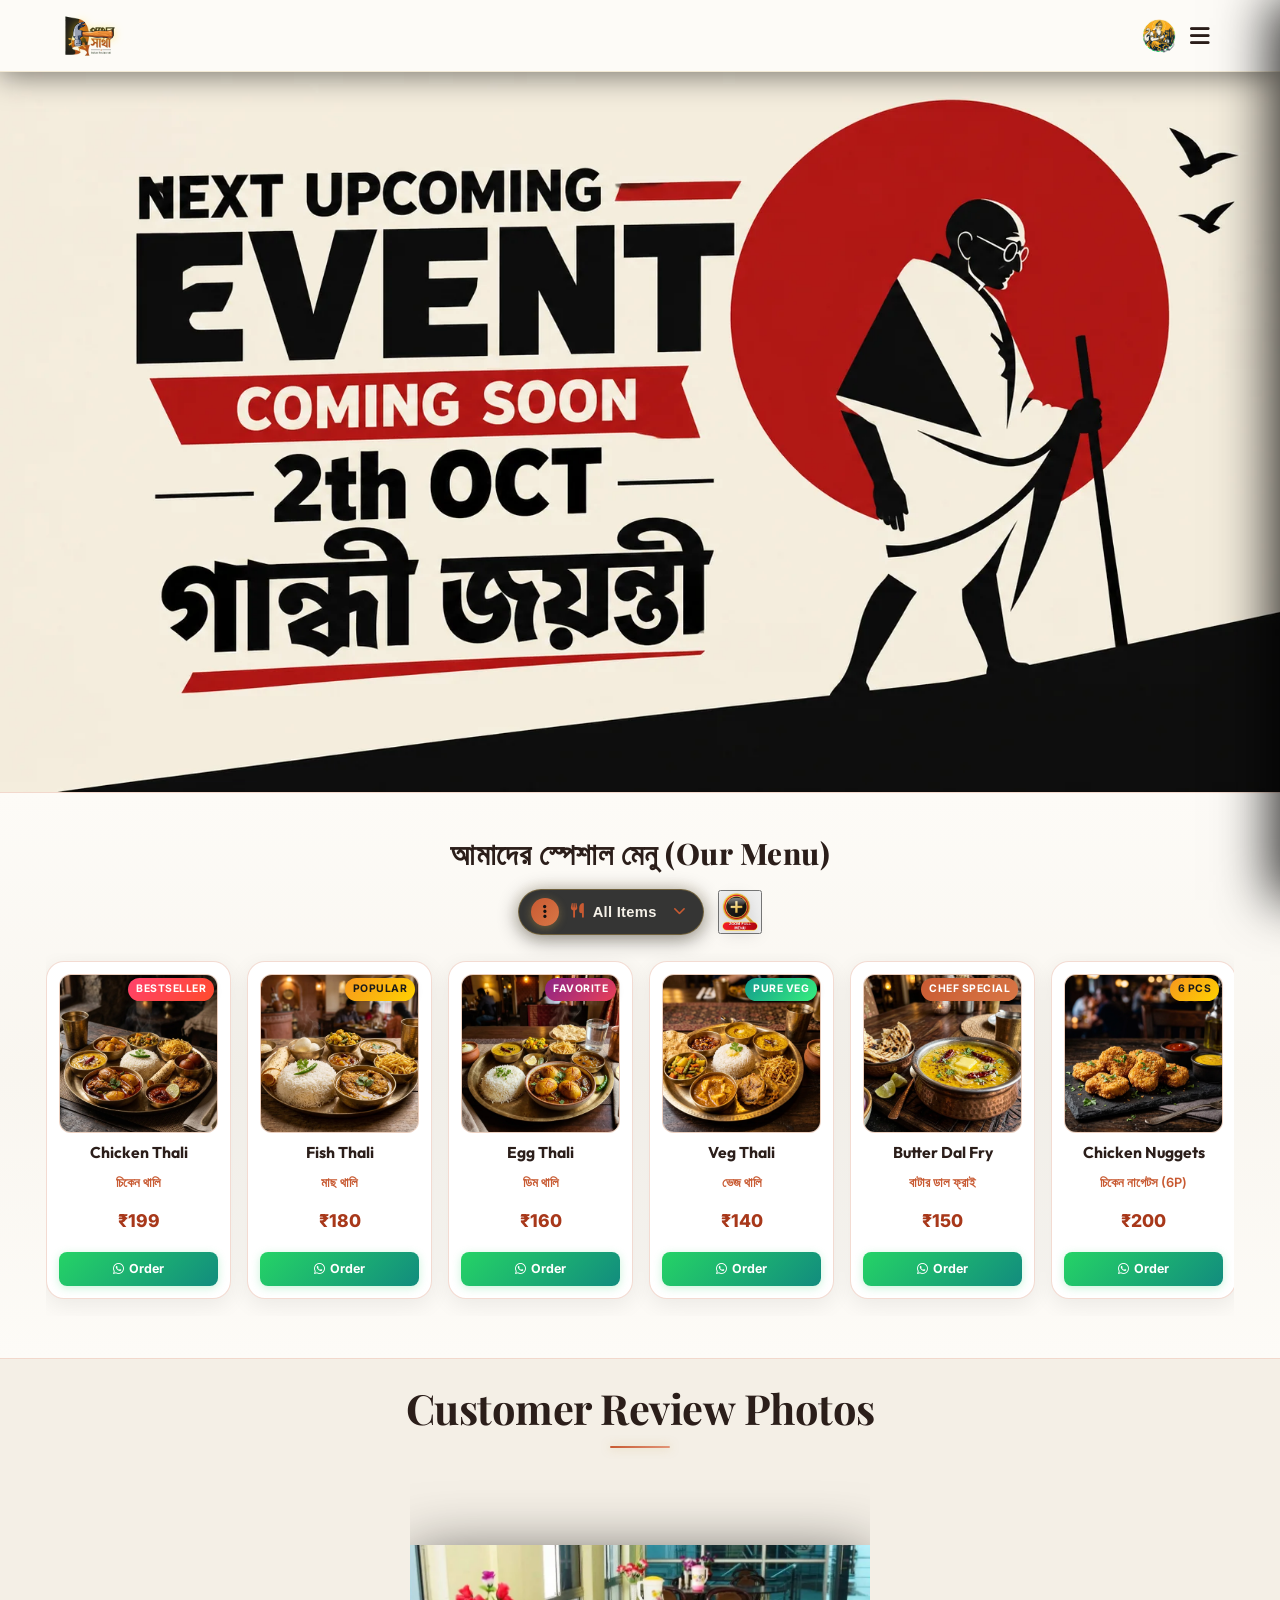
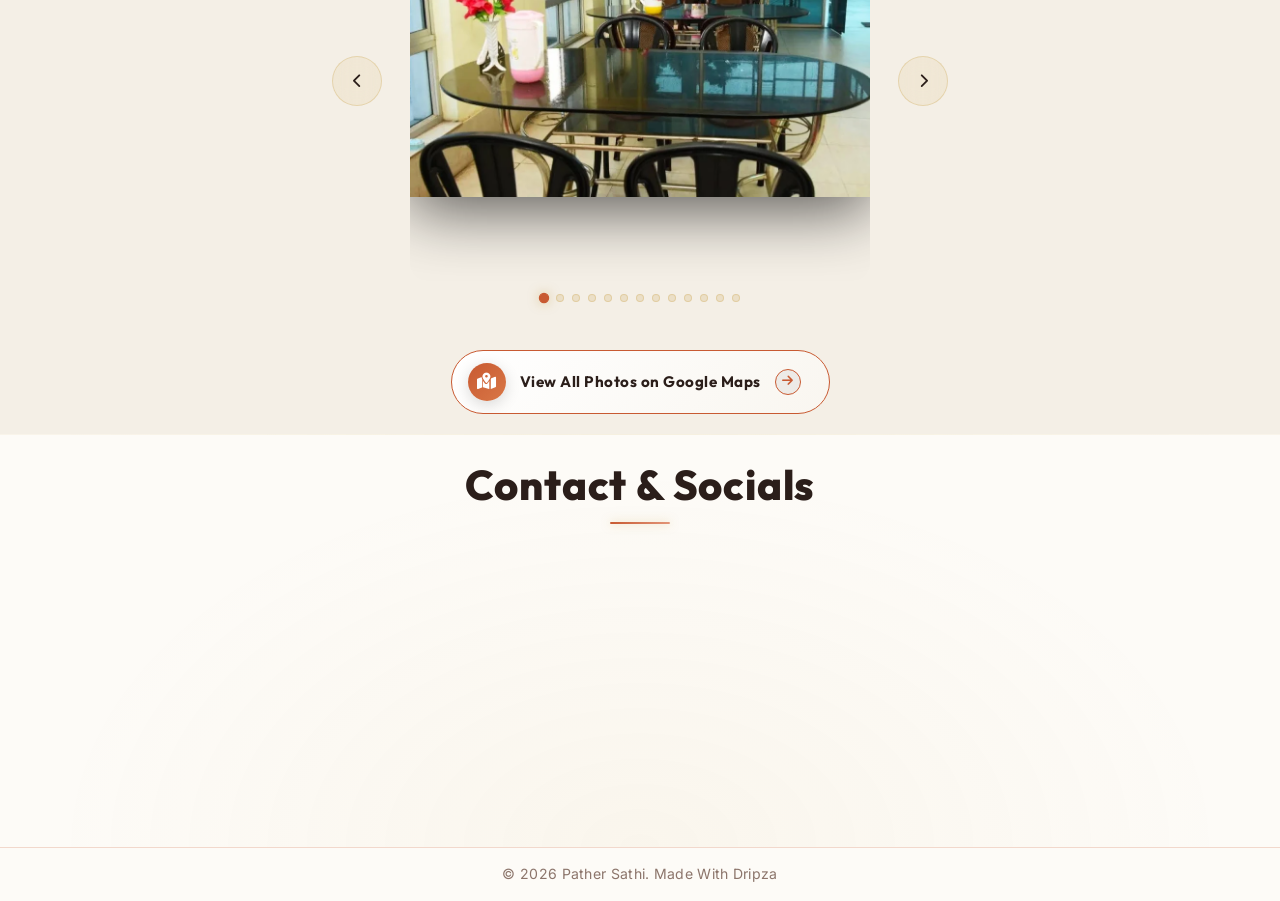
==== commit e54fe5c8: "perf: smooth scroll - passive listeners, momentum drag, remove backdrop-filter, pause animation on s" ====
--- a/index.html
+++ b/index.html
@@ -717,7 +717,7 @@
 
                     <div class="search-box-wrapper">
                         <i class="fas fa-search"></i>
-                        <input type="text" id="modal-menu-search-input" placeholder="খাবারের নাম লিখে খুঁজুন (Search dishes...)" autocomplete="off">
+                        <input type="text" id="modal-menu-search-input" placeholder="খাবারের নাম লিখে খুঁজুন (Search dishes...)" autocomplete="off" enterkeyhint="search">
                         <button type="button" id="modal-menu-search-clear" class="search-clear-btn" aria-label="Clear search" title="à¦®à§à¦›à§‡ à¦«à§‡à¦²à§à¦¨ (Clear)">
                             <i class="fas fa-times"></i>
                         </button>
@@ -1170,6 +1170,6 @@
         </div>
     </div>
 
-    <script src="script.js"></script>
+    <script src="script.js?v=1.4"></script>
 </body>
 </html>
--- a/styles.css
+++ b/styles.css
@@ -2706,8 +2706,6 @@
     font-size: 0.92rem;
     font-weight: 600;
     cursor: pointer;
-    backdrop-filter: blur(12px);
-    -webkit-backdrop-filter: blur(12px);
     box-shadow: 0 4px 20px rgba(0, 0, 0, 0.45), 0 0 15px rgba(201, 162, 75, 0.15);
     transition: all 0.3s cubic-bezier(0.25, 0.8, 0.25, 1);
     user-select: none;
@@ -2829,6 +2827,9 @@
     padding-right: 4px;
     scrollbar-width: thin;
     scrollbar-color: rgba(201, 162, 75, 0.6) rgba(255, 255, 255, 0.05);
+    will-change: scroll-position;
+    transform: translateZ(0);
+    -webkit-transform: translateZ(0);
 }
 
 .menu-filter-dropdown-list::-webkit-scrollbar {
@@ -2988,7 +2989,7 @@
     overflow-x: auto;
     overflow-y: hidden;
     scroll-behavior: smooth;
-    scroll-snap-type: x mandatory;
+    scroll-snap-type: x proximity;
     -webkit-overflow-scrolling: touch;
     padding: 8px 6px 18px;
     width: 100%;
@@ -3029,12 +3030,12 @@
     padding: 12px;
     text-align: center;
     box-shadow: 0 6px 22px rgba(0, 0, 0, 0.07) !important;
-    backdrop-filter: blur(12px);
-    -webkit-backdrop-filter: blur(12px);
     transition: transform 0.35s cubic-bezier(0.2, 0.8, 0.2, 1), border-color 0.35s ease, box-shadow 0.35s ease;
     animation: floatMenuItem 4.5s ease-in-out infinite alternate;
     user-select: none;
     position: relative;
+    will-change: transform;
+    contain: layout style;
 }
 
 .food-menu-card:nth-child(even) { animation-delay: 0.8s; }
@@ -3278,8 +3279,6 @@
     position: absolute;
     inset: 0;
     background: rgba(0, 0, 0, 0.72);
-    backdrop-filter: blur(12px);
-    -webkit-backdrop-filter: blur(12px);
 }
 
 .full-menu-modal-container {
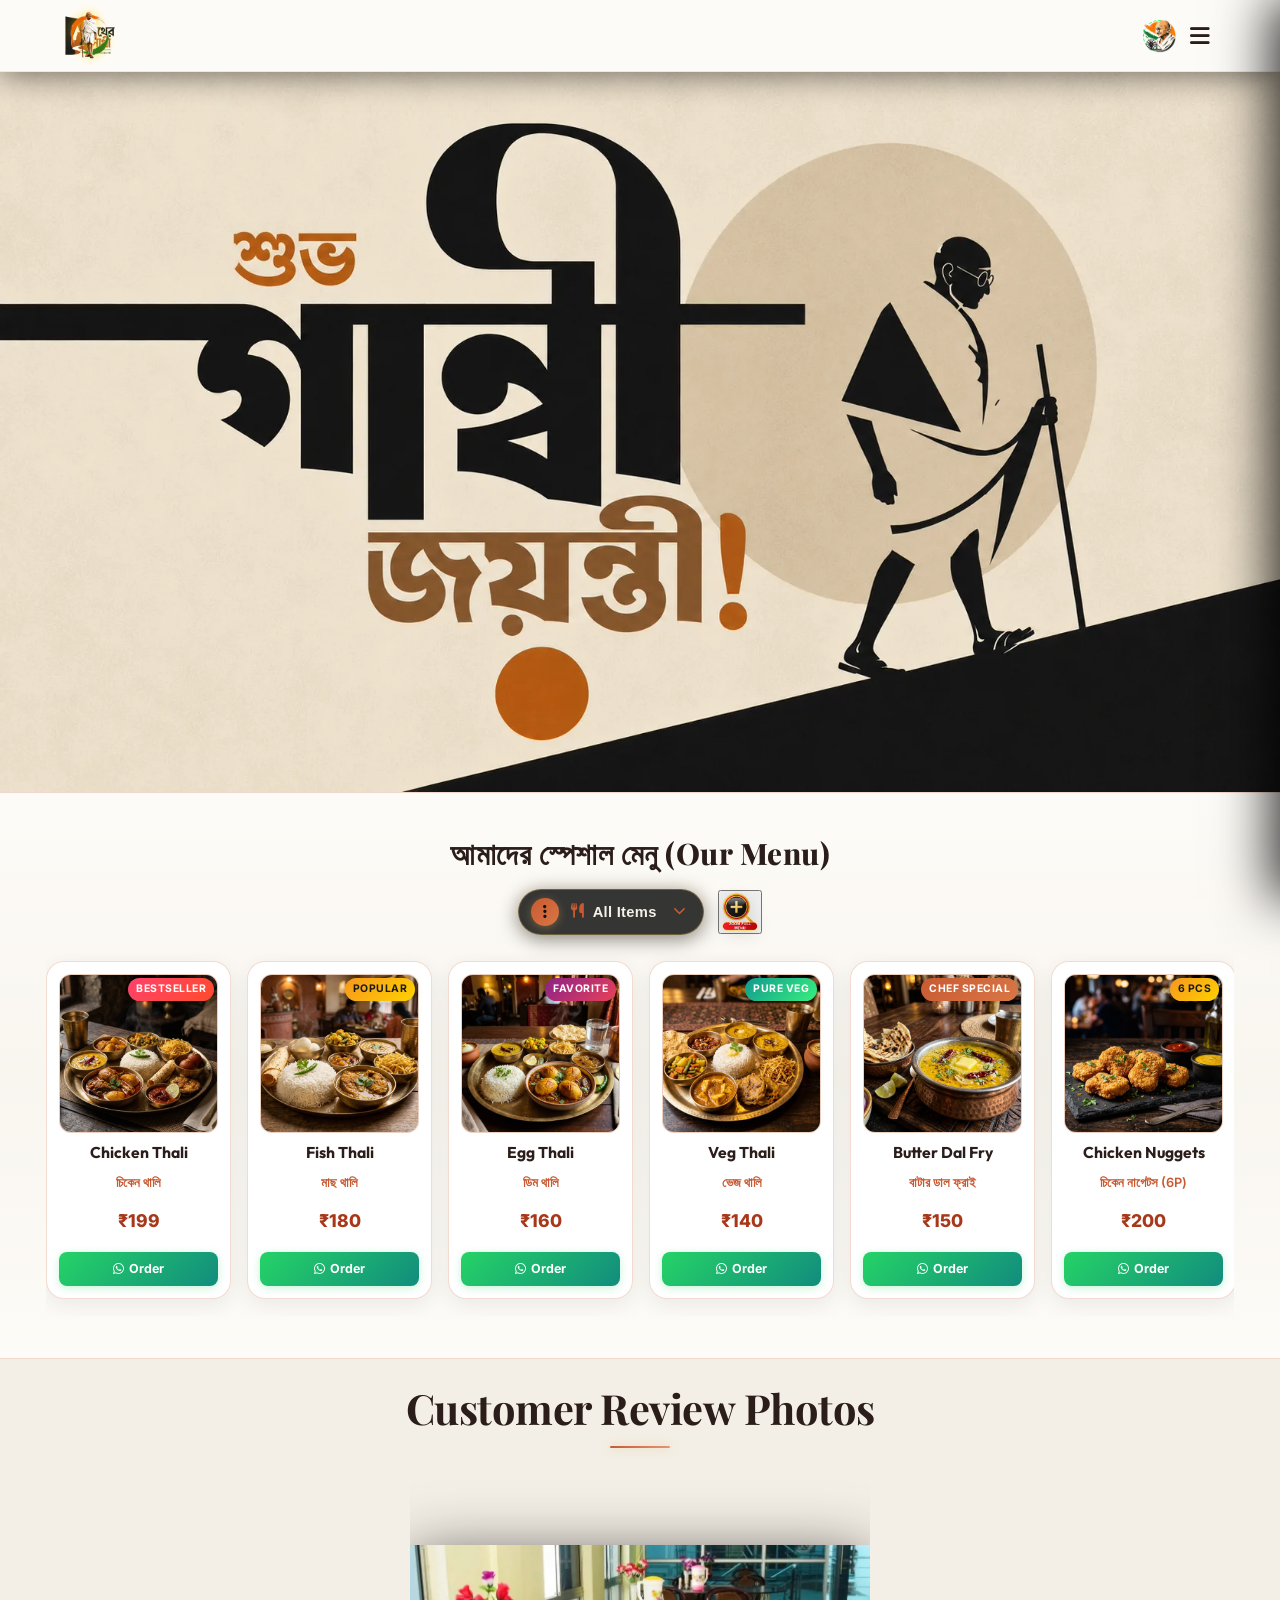
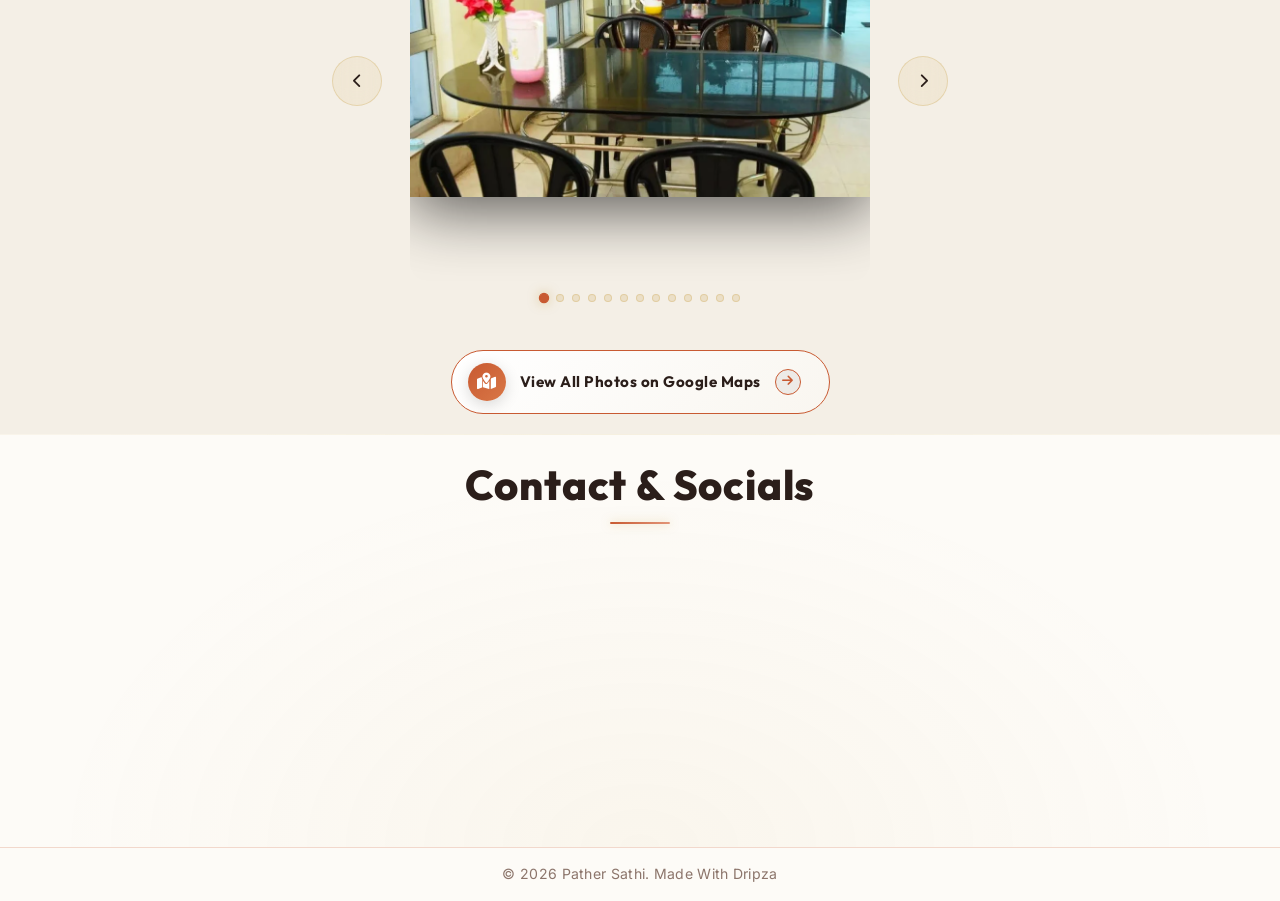
==== commit 5ef0cad9: "update: add Gandhi Jayanti assets and update header" ====
--- a/index.html
+++ b/index.html
@@ -24,13 +24,13 @@
         <div class="logo-container">
             <img src="assets/pather_sathi_logo.webp" alt="Pather Sathi Logo" class="logo-brand-img">
             <div class="logo-text-wrapper">
-                <span class="animated-football-header" title="Ganesh Chaturthi Special">
-                    <img src="assets/ganesh_run_icon.webp" alt="Ganesh Run Icon" style="object-fit: contain; filter: drop-shadow(0 0 5px rgba(255, 215, 0, 0.6));">
+                <span class="animated-football-header" title="Gandhi Jayanti Special">
+                    <img src="assets/gandhi_jayanti_run_icon.webp" alt="Gandhi Jayanti Run Icon" style="object-fit: contain; filter: drop-shadow(0 0 5px rgba(255, 215, 0, 0.6));">
                 </span>
                 <span class="logo-text">Pather Sathi</span>
             </div>
         </div>
-        <span class="rath-yatra-header-text">শুভ বিশ্বকর্মা পূজা!</span>
+        <span class="rath-yatra-header-text">শুভ গান্ধী জয়ন্তী!</span>
         <ul class="nav-links">
             <li><a href="#home">Home</a></li>
             <li><a href="#menu">Menu</a></li>
@@ -39,10 +39,10 @@
         </ul>
         <div class="navbar-actions">
             <!-- Rakhi Purnima Button for Poster -->
-            <button class="fifa-btn" id="open-promo-modal-direct-btn" title="Show Ganesh Chaturthi Special Poster">
+            <button class="fifa-btn" id="open-promo-modal-direct-btn" title="Show Gandhi Jayanti Special Poster">
                 <div class="fifa-container">
                     <div class="fifa-magic-ring"></div>
-                    <img src="assets/ganesh_icon.webp" alt="Ganesh Special" class="fifa-svg" style="object-fit: contain;">
+                    <img src="assets/gandhi_jayanti_icon.webp" alt="Gandhi Jayanti Special" class="fifa-svg" style="object-fit: contain;">
                 </div>
             </button>
             
@@ -55,7 +55,7 @@
     <!-- Hero Section -->
     <section id="home" class="hero">
         <div class="hero-bg banner-box">
-            <img src="assets/aj_restaurant_banner_1.webp" alt="AJ Restaurant & Cafe Banner" class="active">
+            <img src="assets/gandhi_jayanti_banner_1.webp" alt="Gandhi Jayanti Banner" class="active">
             <img src="assets/hero_banner_1.webp" alt="Pather Sathi Banner 1">
             <img src="assets/hero_banner_2.webp" alt="Pather Sathi Banner 2">
             <div class="overlay"></div>
--- a/styles.css
+++ b/styles.css
@@ -2991,6 +2991,7 @@
     scroll-behavior: smooth;
     scroll-snap-type: x proximity;
     -webkit-overflow-scrolling: touch;
+    touch-action: pan-x pan-y;
     padding: 8px 6px 18px;
     width: 100%;
     cursor: grab;
@@ -4085,3 +4086,10 @@
         font-size: 0.7rem;
     }
 }
+
+/* Mobile touch vertical page scroll compatibility */
+.main-menu-scroll-wrapper,
+.main-menu-scroll-track,
+.main-menu-scroll-track .food-menu-card {
+    touch-action: pan-x pan-y !important;
+}
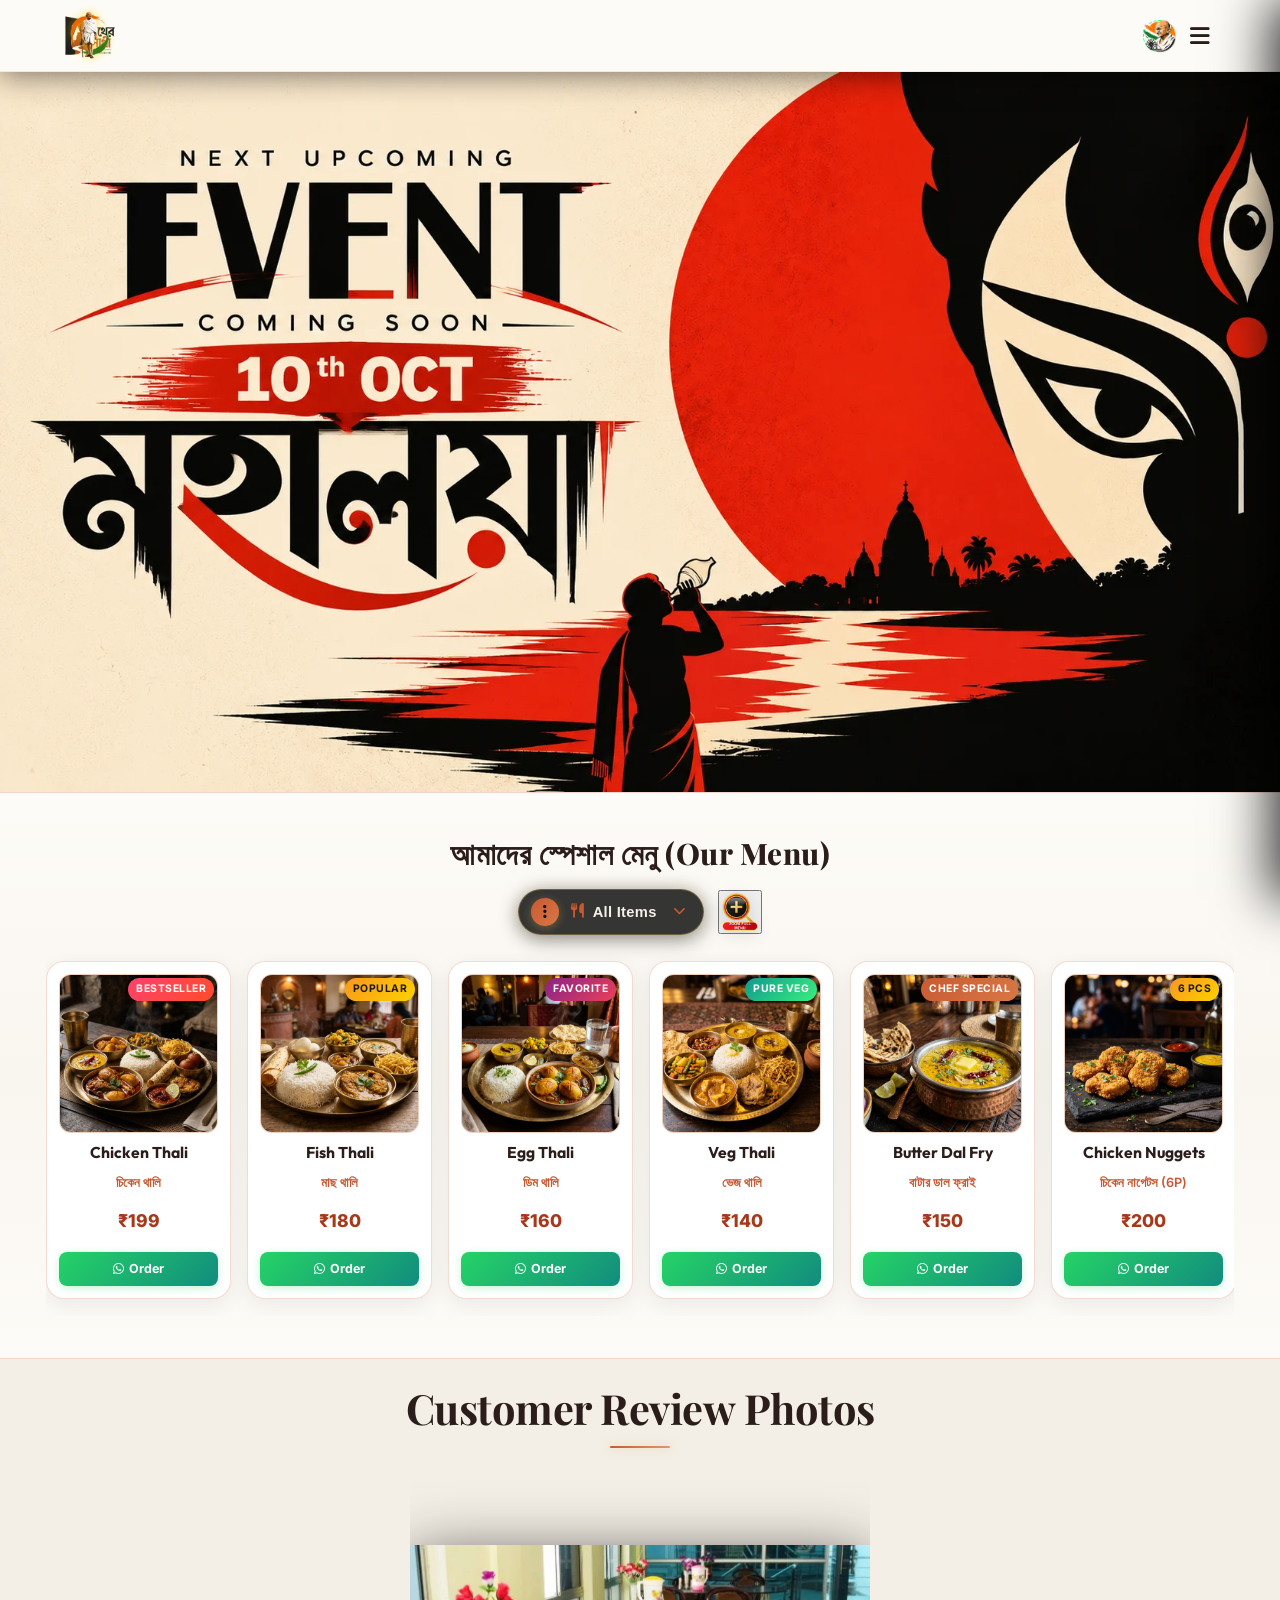
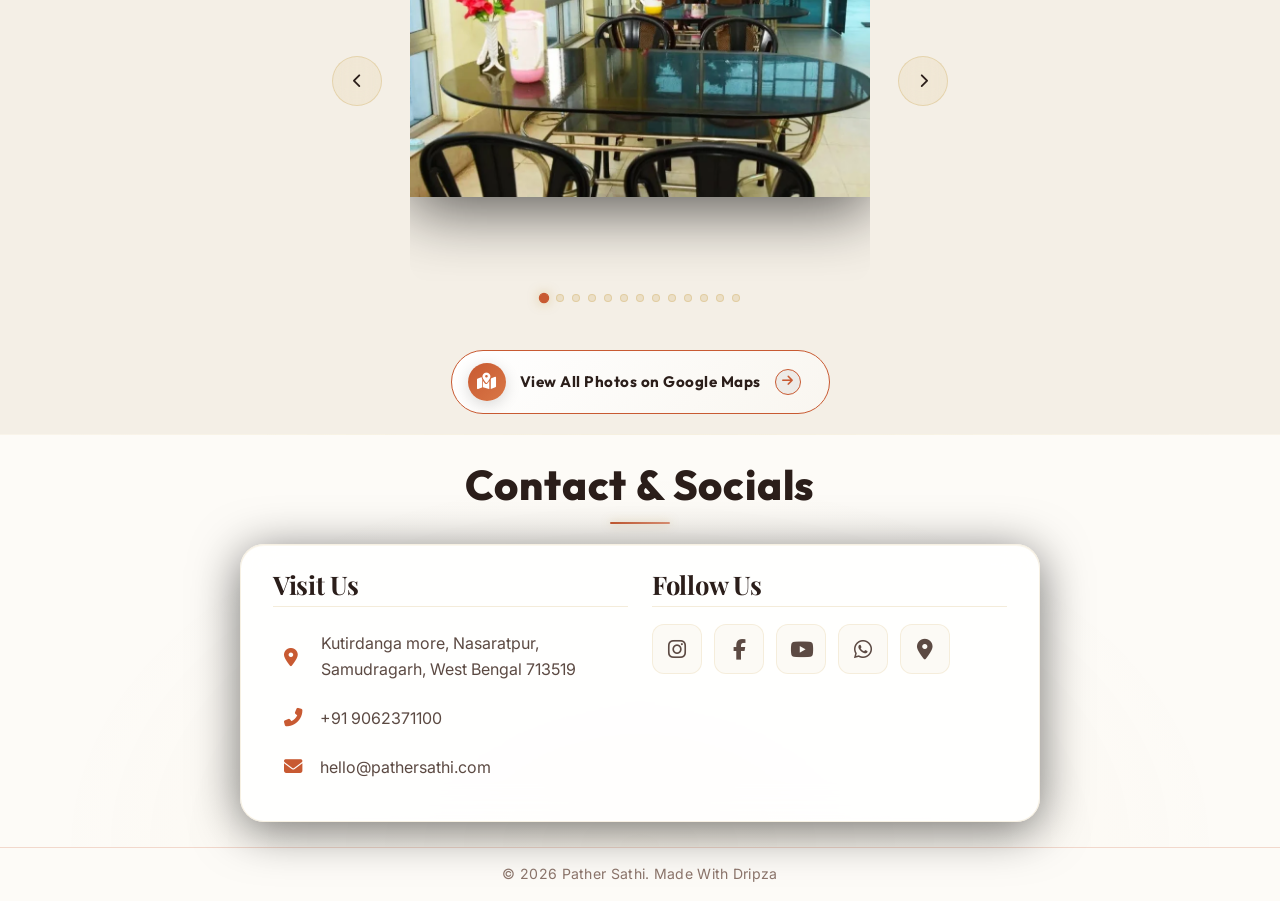
==== commit e3865b1e: "Update website content and assets" ====
--- a/index.html
+++ b/index.html
@@ -30,7 +30,7 @@
                 <span class="logo-text">Pather Sathi</span>
             </div>
         </div>
-        <span class="rath-yatra-header-text">শুভ গান্ধী জয়ন্তী!</span>
+        <span class="rath-yatra-header-text">hello evryone</span>
         <ul class="nav-links">
             <li><a href="#home">Home</a></li>
             <li><a href="#menu">Menu</a></li>
@@ -55,7 +55,7 @@
     <!-- Hero Section -->
     <section id="home" class="hero">
         <div class="hero-bg banner-box">
-            <img src="assets/gandhi_jayanti_banner_1.webp" alt="Gandhi Jayanti Banner" class="active">
+            <img src="assets/mahalaya_festival_banner_1.webp" alt="Mahalaya Festival Banner" class="active">
             <img src="assets/hero_banner_1.webp" alt="Pather Sathi Banner 1">
             <img src="assets/hero_banner_2.webp" alt="Pather Sathi Banner 2">
             <div class="overlay"></div>
--- a/styles.css
+++ b/styles.css
@@ -1121,6 +1121,7 @@
     font-weight: 800;
     letter-spacing: 0.5px;
     color: #8B1A1A;
+    text-shadow: 0 1px 2px rgba(0, 0, 0, 0.15);
     white-space: nowrap;
     opacity: 0;
     pointer-events: none;
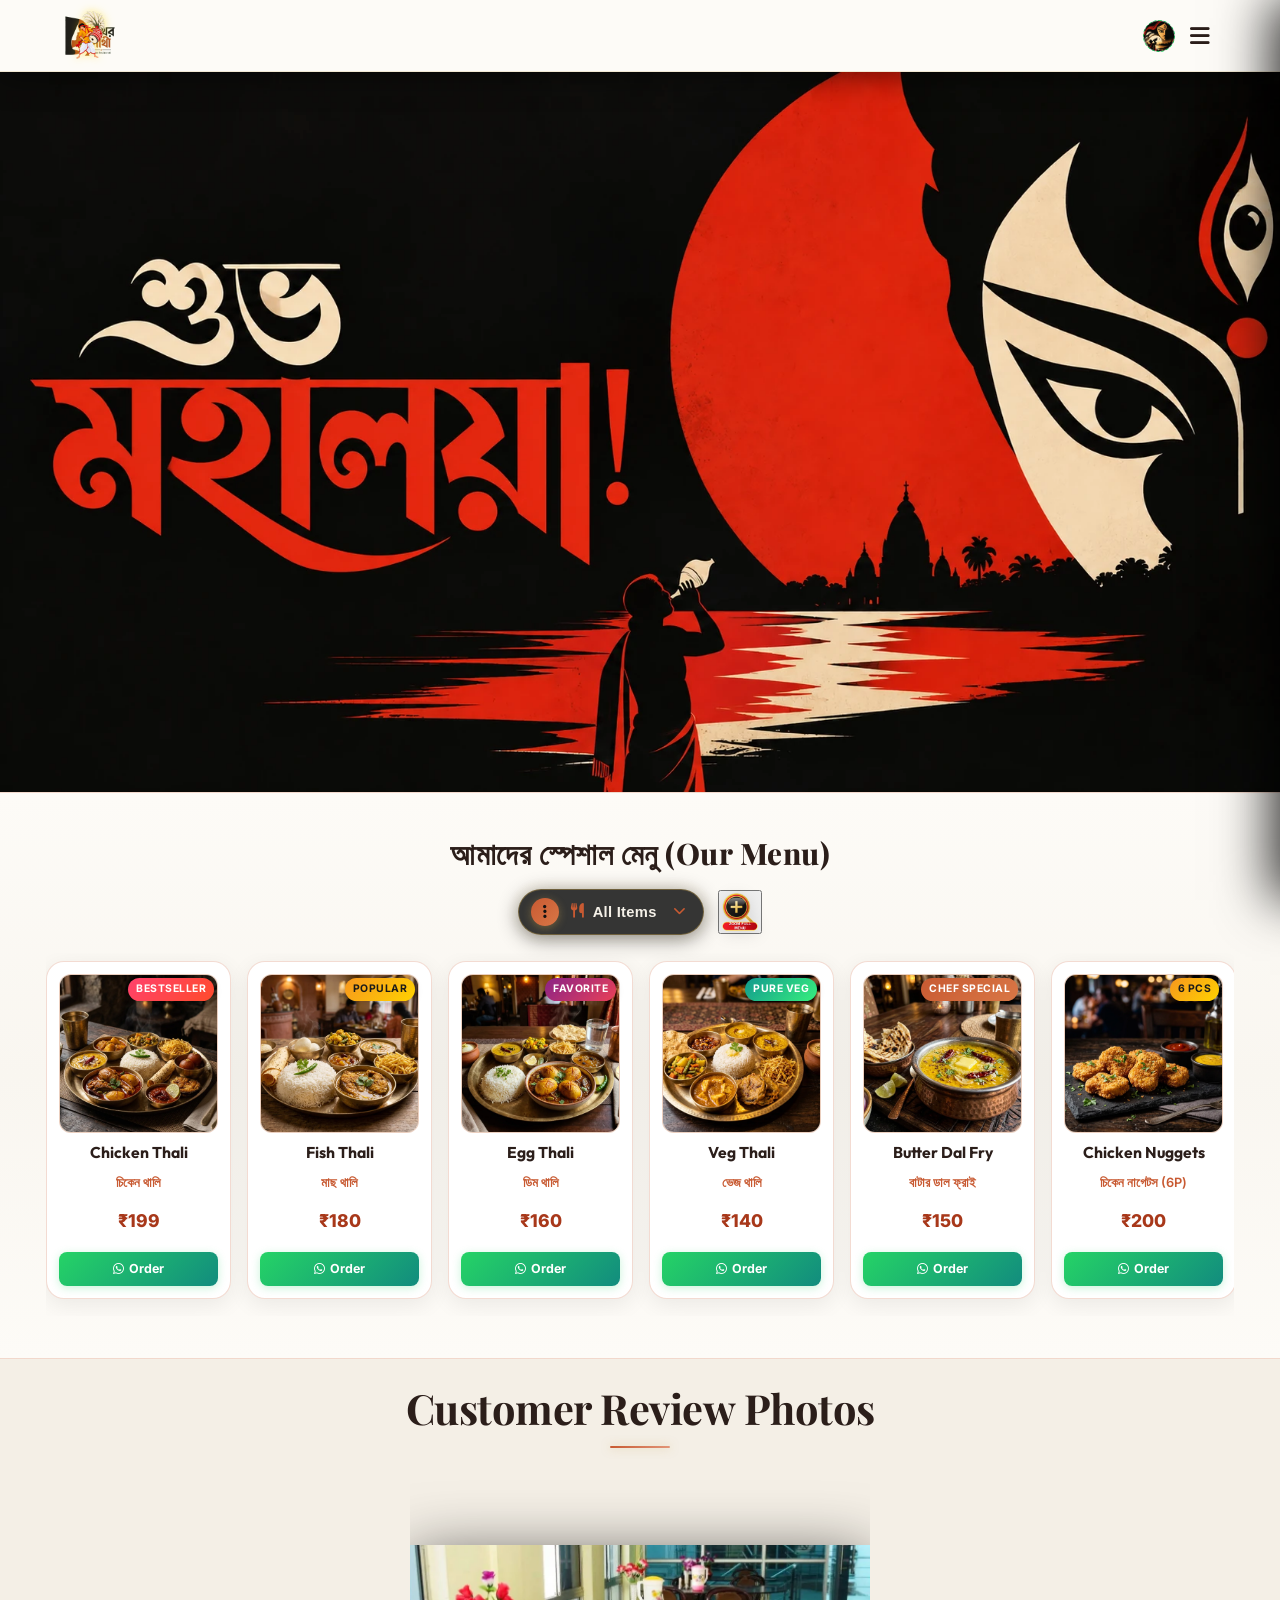
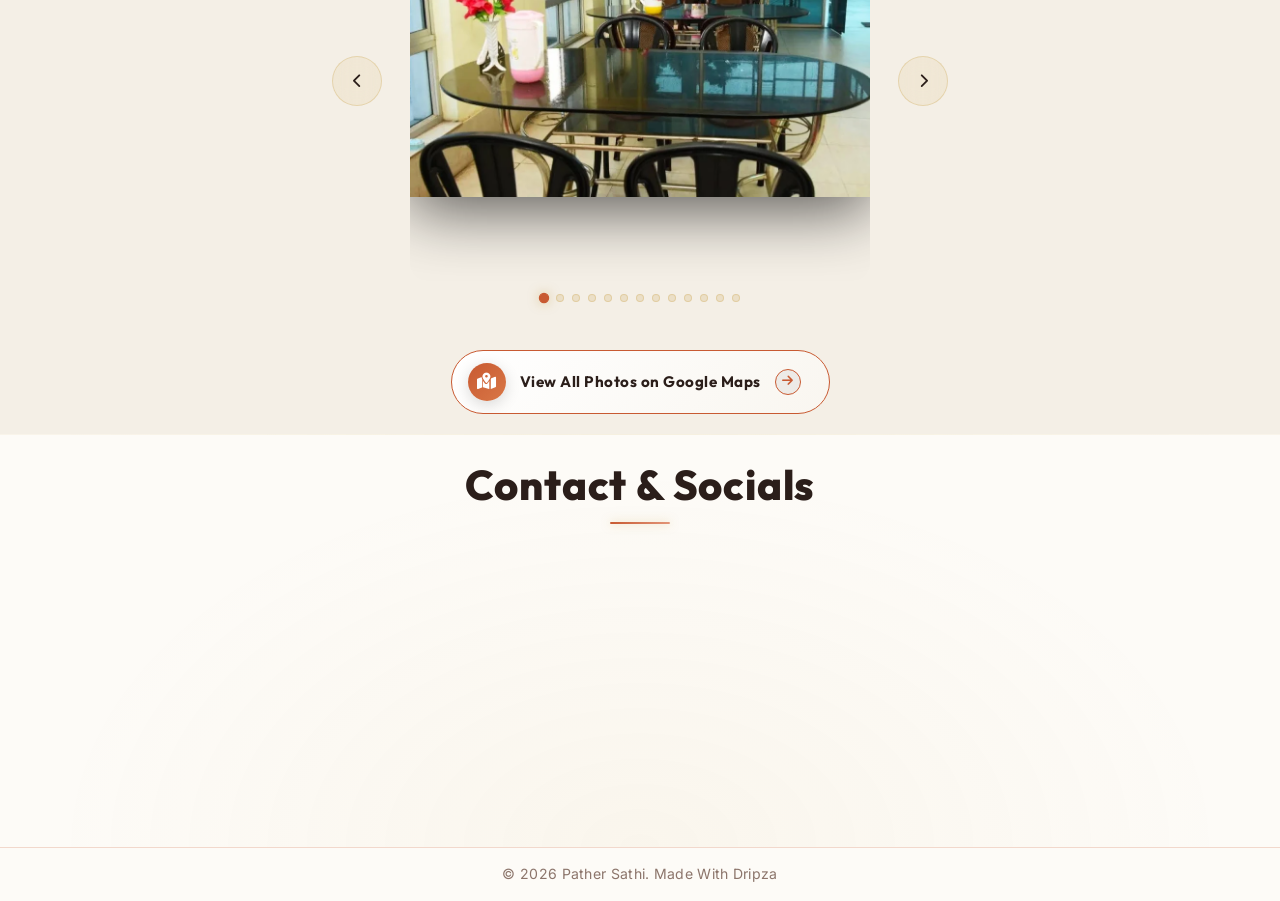
==== commit a56dd93b: "Update: Mahalaya festival banner and web icons" ====
--- a/index.html
+++ b/index.html
@@ -1,4 +1,4 @@
-﻿<!DOCTYPE html>
+<!DOCTYPE html>
 <html lang="bn">
 <head>
     <meta charset="UTF-8">
@@ -24,13 +24,13 @@
         <div class="logo-container">
             <img src="assets/pather_sathi_logo.webp" alt="Pather Sathi Logo" class="logo-brand-img">
             <div class="logo-text-wrapper">
-                <span class="animated-football-header" title="Gandhi Jayanti Special">
-                    <img src="assets/gandhi_jayanti_run_icon.webp" alt="Gandhi Jayanti Run Icon" style="object-fit: contain; filter: drop-shadow(0 0 5px rgba(255, 215, 0, 0.6));">
+                <span class="animated-football-header" title="Mahalaya Special">
+                    <img src="assets/mahalaya_web_run_icon.webp" alt="Mahalaya Run Icon" style="object-fit: contain; filter: drop-shadow(0 0 5px rgba(255, 215, 0, 0.6));">
                 </span>
                 <span class="logo-text">Pather Sathi</span>
             </div>
         </div>
-        <span class="rath-yatra-header-text">hello evryone</span>
+        <span class="rath-yatra-header-text">শুভ মহালয়া!</span>
         <ul class="nav-links">
             <li><a href="#home">Home</a></li>
             <li><a href="#menu">Menu</a></li>
@@ -39,10 +39,10 @@
         </ul>
         <div class="navbar-actions">
             <!-- Rakhi Purnima Button for Poster -->
-            <button class="fifa-btn" id="open-promo-modal-direct-btn" title="Show Gandhi Jayanti Special Poster">
+            <button class="fifa-btn" id="open-promo-modal-direct-btn" title="Show Mahalaya Special Poster">
                 <div class="fifa-container">
                     <div class="fifa-magic-ring"></div>
-                    <img src="assets/gandhi_jayanti_icon.webp" alt="Gandhi Jayanti Special" class="fifa-svg" style="object-fit: contain;">
+                    <img src="assets/mahalaya_web_icon.webp" alt="Mahalaya Special" class="fifa-svg" style="object-fit: contain;">
                 </div>
             </button>
             
@@ -55,7 +55,7 @@
     <!-- Hero Section -->
     <section id="home" class="hero">
         <div class="hero-bg banner-box">
-            <img src="assets/mahalaya_festival_banner_1.webp" alt="Mahalaya Festival Banner" class="active">
+            <img src="assets/festival_special_banner_1.webp" alt="Mahalaya Festival Banner" class="active">
             <img src="assets/hero_banner_1.webp" alt="Pather Sathi Banner 1">
             <img src="assets/hero_banner_2.webp" alt="Pather Sathi Banner 2">
             <div class="overlay"></div>
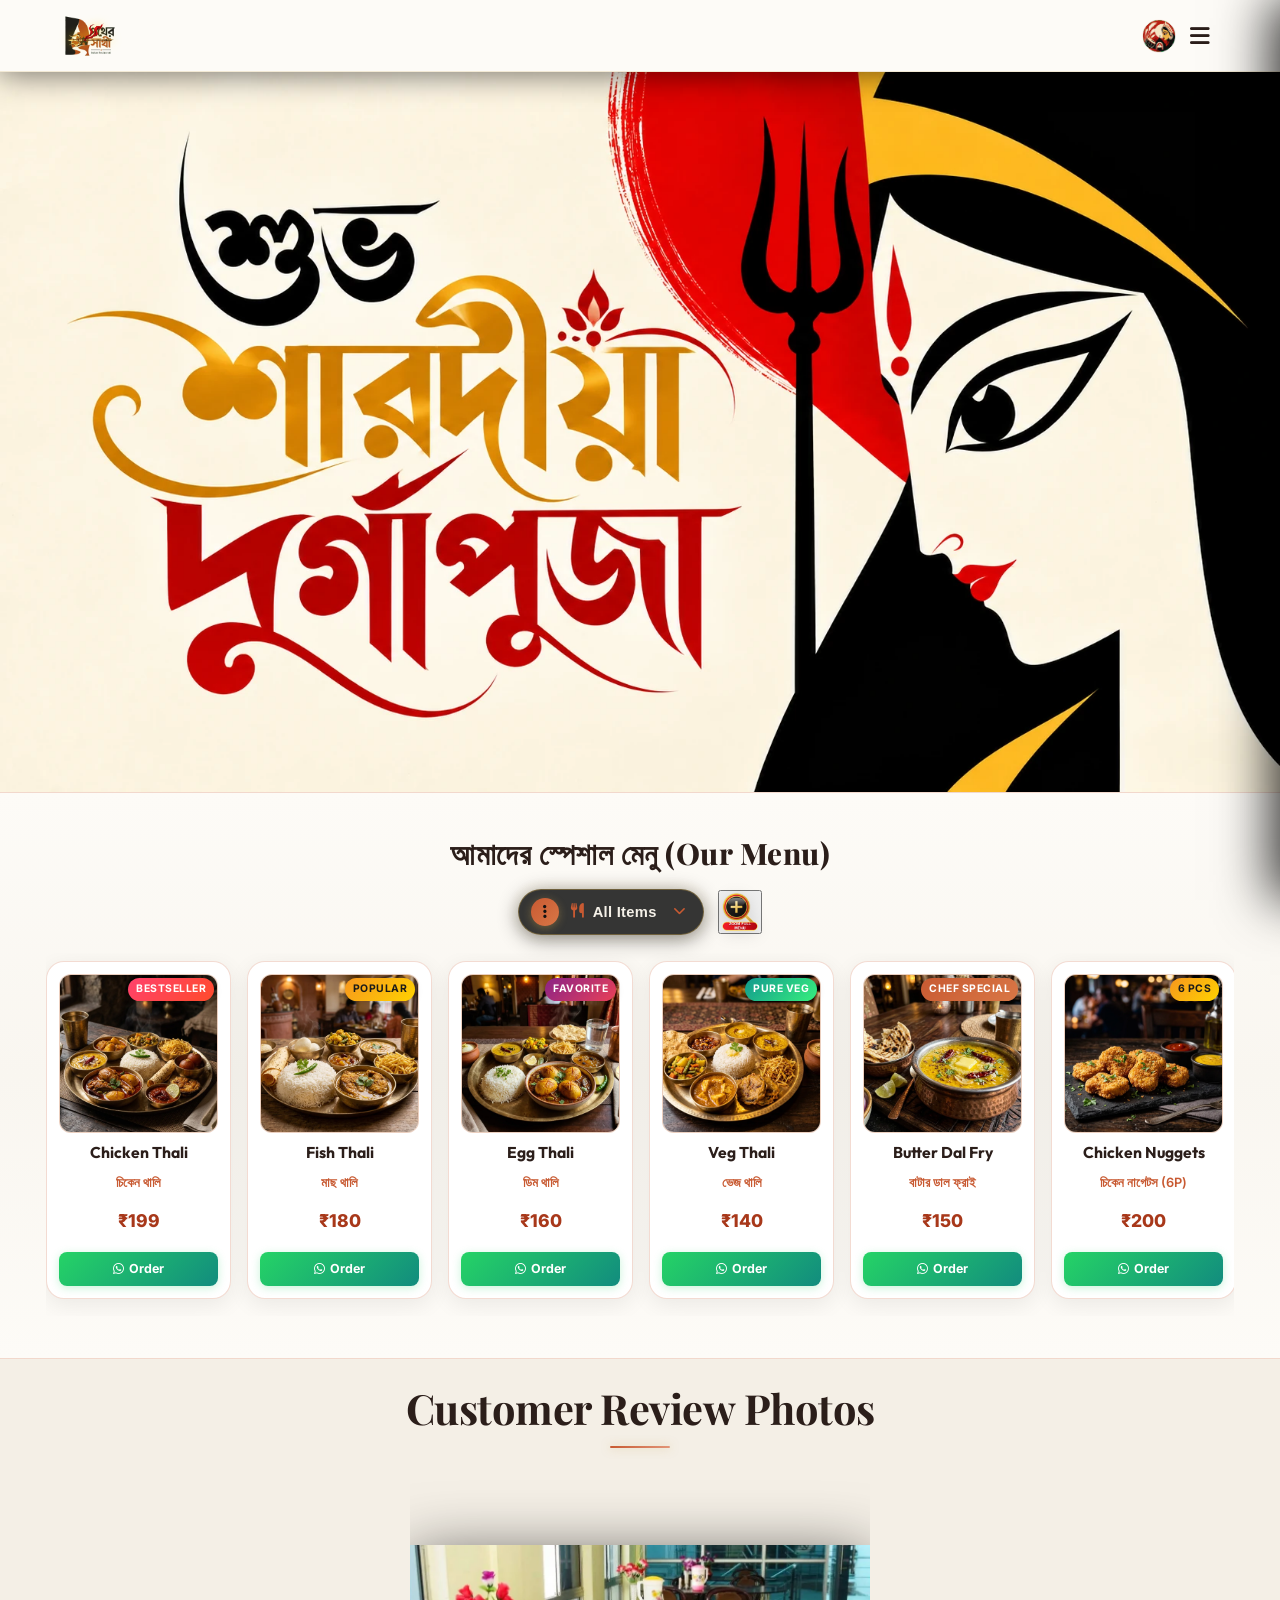
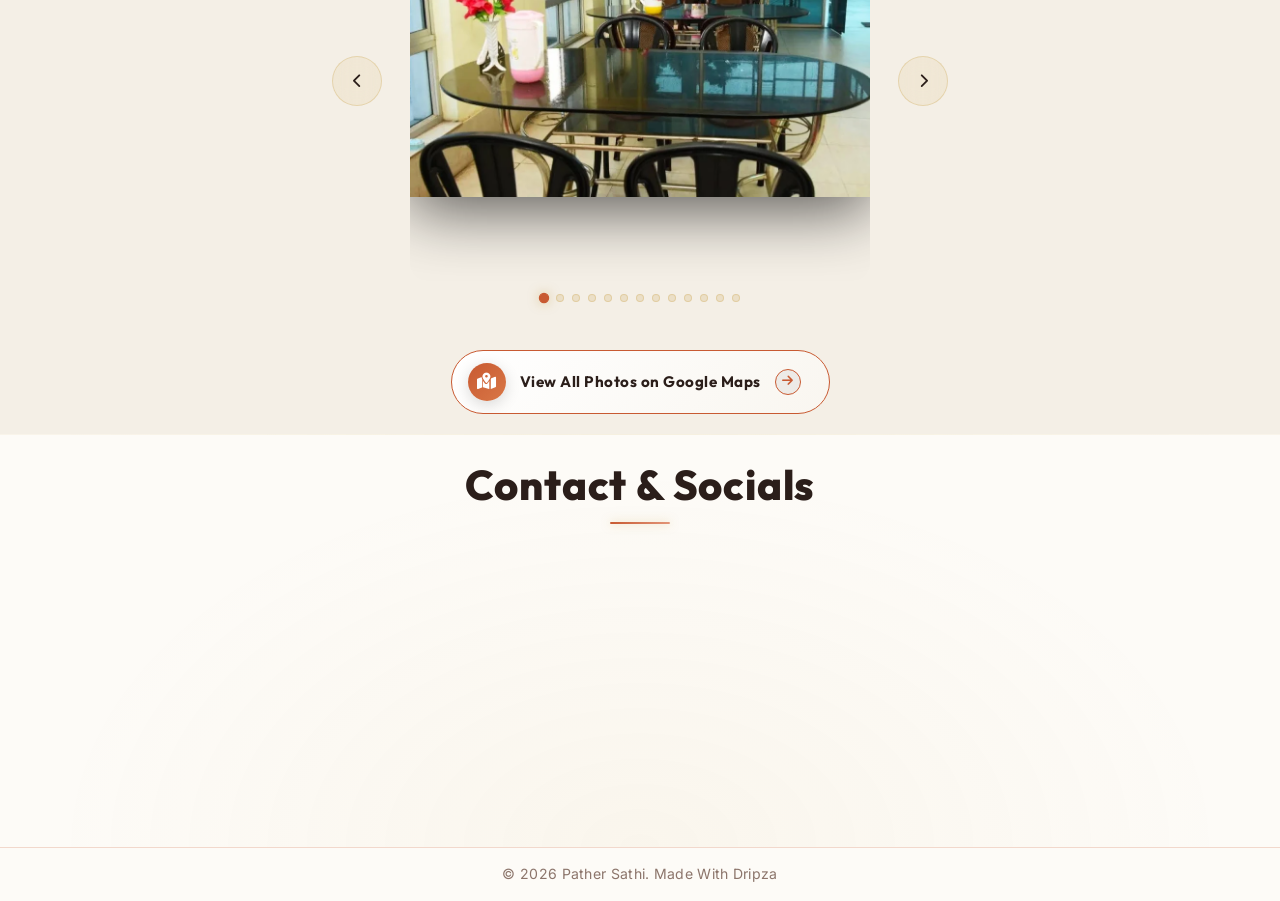
==== commit 66228ab5: "update" ====
--- a/index.html
+++ b/index.html
@@ -1,4 +1,4 @@
-<!DOCTYPE html>
+﻿<!DOCTYPE html>
 <html lang="bn">
 <head>
     <meta charset="UTF-8">
@@ -25,12 +25,12 @@
             <img src="assets/pather_sathi_logo.webp" alt="Pather Sathi Logo" class="logo-brand-img">
             <div class="logo-text-wrapper">
                 <span class="animated-football-header" title="Mahalaya Special">
-                    <img src="assets/mahalaya_web_run_icon.webp" alt="Mahalaya Run Icon" style="object-fit: contain; filter: drop-shadow(0 0 5px rgba(255, 215, 0, 0.6));">
+                    <img src="assets/durga_puja_web_run_icon.webp" alt="Mahalaya Run Icon" style="object-fit: contain; filter: drop-shadow(0 0 5px rgba(255, 215, 0, 0.6));">
                 </span>
                 <span class="logo-text">Pather Sathi</span>
             </div>
         </div>
-        <span class="rath-yatra-header-text">শুভ মহালয়া!</span>
+        <span class="rath-yatra-header-text">শুভ শারদীয়া দুর্গাপূজা</span>
         <ul class="nav-links">
             <li><a href="#home">Home</a></li>
             <li><a href="#menu">Menu</a></li>
@@ -42,7 +42,7 @@
             <button class="fifa-btn" id="open-promo-modal-direct-btn" title="Show Mahalaya Special Poster">
                 <div class="fifa-container">
                     <div class="fifa-magic-ring"></div>
-                    <img src="assets/mahalaya_web_icon.webp" alt="Mahalaya Special" class="fifa-svg" style="object-fit: contain;">
+                    <img src="assets/durga_puja_web_icon.webp" alt="Mahalaya Special" class="fifa-svg" style="object-fit: contain;">
                 </div>
             </button>
             
@@ -55,7 +55,7 @@
     <!-- Hero Section -->
     <section id="home" class="hero">
         <div class="hero-bg banner-box">
-            <img src="assets/festival_special_banner_1.webp" alt="Mahalaya Festival Banner" class="active">
+            <img src="assets/modern_durga_puja_greeting_banner.webp" alt="Durga Puja Festival Banner" class="active">
             <img src="assets/hero_banner_1.webp" alt="Pather Sathi Banner 1">
             <img src="assets/hero_banner_2.webp" alt="Pather Sathi Banner 2">
             <div class="overlay"></div>
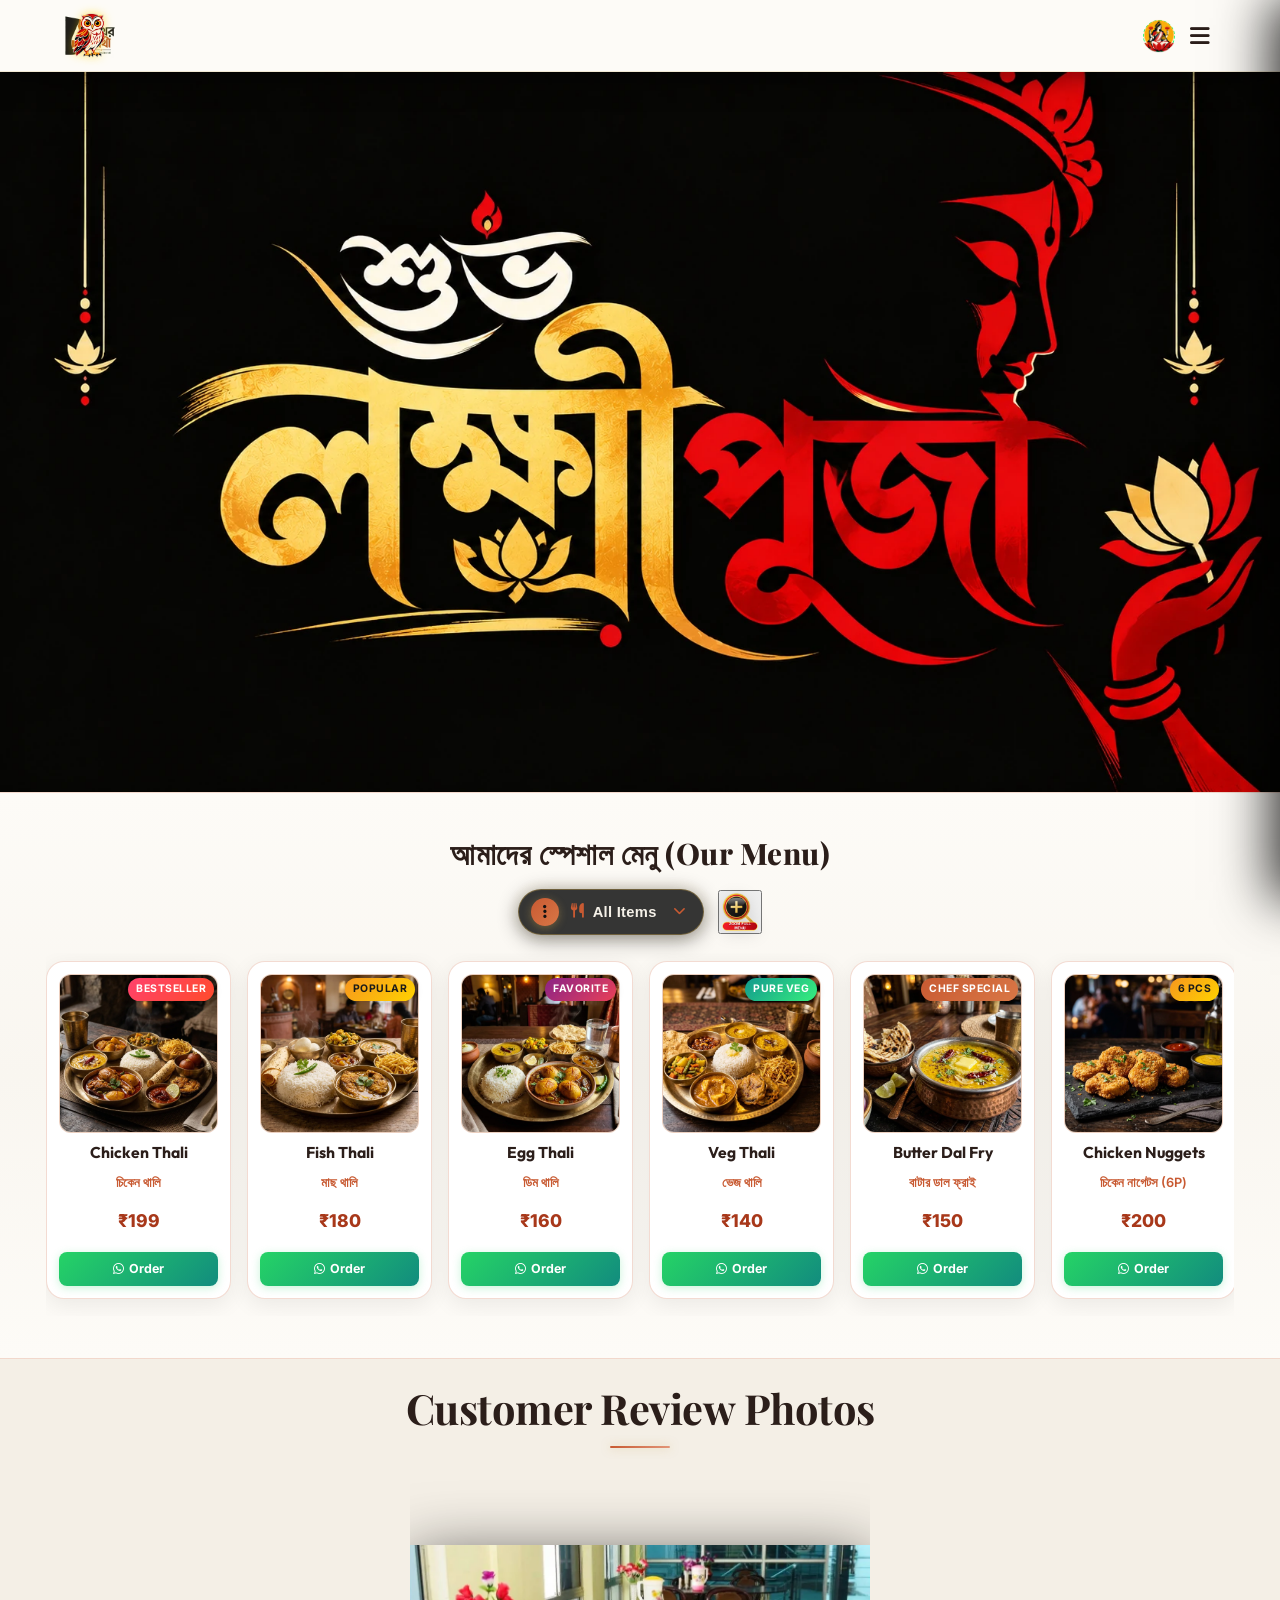
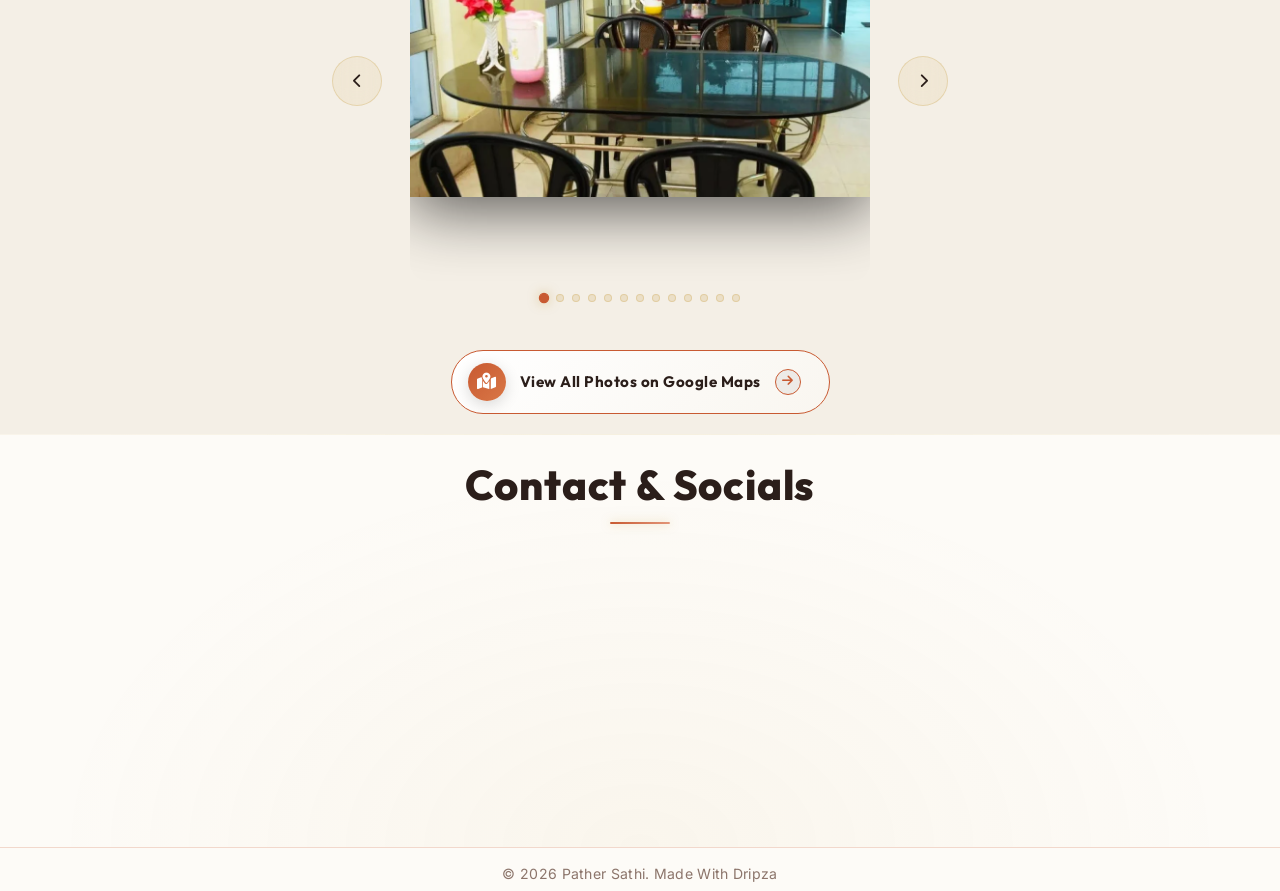
==== commit 501f7f9e: "update" ====
--- a/index.html
+++ b/index.html
@@ -25,12 +25,12 @@
             <img src="assets/pather_sathi_logo.webp" alt="Pather Sathi Logo" class="logo-brand-img">
             <div class="logo-text-wrapper">
                 <span class="animated-football-header" title="Mahalaya Special">
-                    <img src="assets/durga_puja_web_run_icon.webp" alt="Mahalaya Run Icon" style="object-fit: contain; filter: drop-shadow(0 0 5px rgba(255, 215, 0, 0.6));">
+                    <img src="assets/lakshmi_puja_web_run_icon.webp" alt="Mahalaya Run Icon" style="object-fit: contain; filter: drop-shadow(0 0 5px rgba(255, 215, 0, 0.6));">
                 </span>
                 <span class="logo-text">Pather Sathi</span>
             </div>
         </div>
-        <span class="rath-yatra-header-text">শুভ শারদীয়া দুর্গাপূজা</span>
+        <span class="rath-yatra-header-text">শুভ লক্ষ্মীপূজা</span>
         <ul class="nav-links">
             <li><a href="#home">Home</a></li>
             <li><a href="#menu">Menu</a></li>
@@ -42,7 +42,7 @@
             <button class="fifa-btn" id="open-promo-modal-direct-btn" title="Show Mahalaya Special Poster">
                 <div class="fifa-container">
                     <div class="fifa-magic-ring"></div>
-                    <img src="assets/durga_puja_web_icon.webp" alt="Mahalaya Special" class="fifa-svg" style="object-fit: contain;">
+                    <img src="assets/lakshmi_puja_web_icon.webp" alt="Mahalaya Special" class="fifa-svg" style="object-fit: contain;">
                 </div>
             </button>
             
@@ -55,7 +55,7 @@
     <!-- Hero Section -->
     <section id="home" class="hero">
         <div class="hero-bg banner-box">
-            <img src="assets/modern_durga_puja_greeting_banner.webp" alt="Durga Puja Festival Banner" class="active">
+            <img src="assets/lakshmi_puja_greeting_banner.webp" alt="Durga Puja Festival Banner" class="active">
             <img src="assets/hero_banner_1.webp" alt="Pather Sathi Banner 1">
             <img src="assets/hero_banner_2.webp" alt="Pather Sathi Banner 2">
             <div class="overlay"></div>
